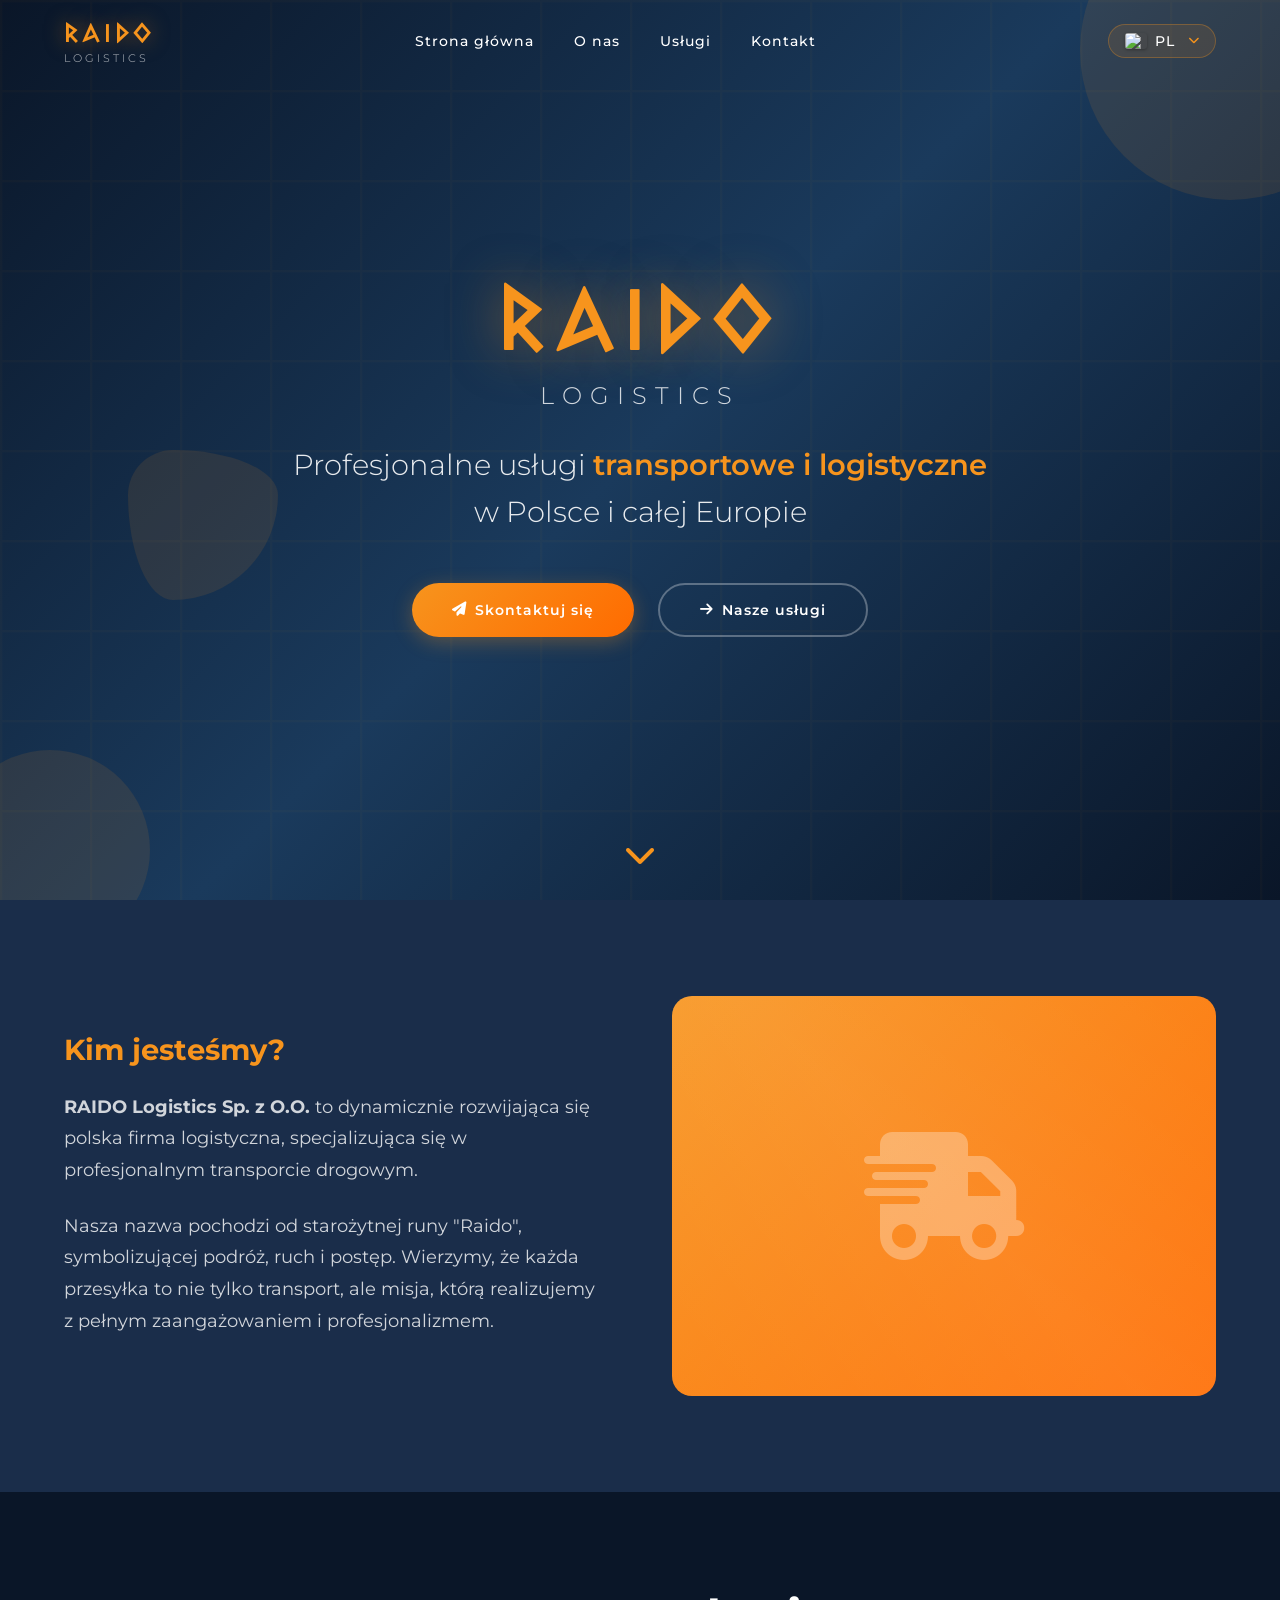
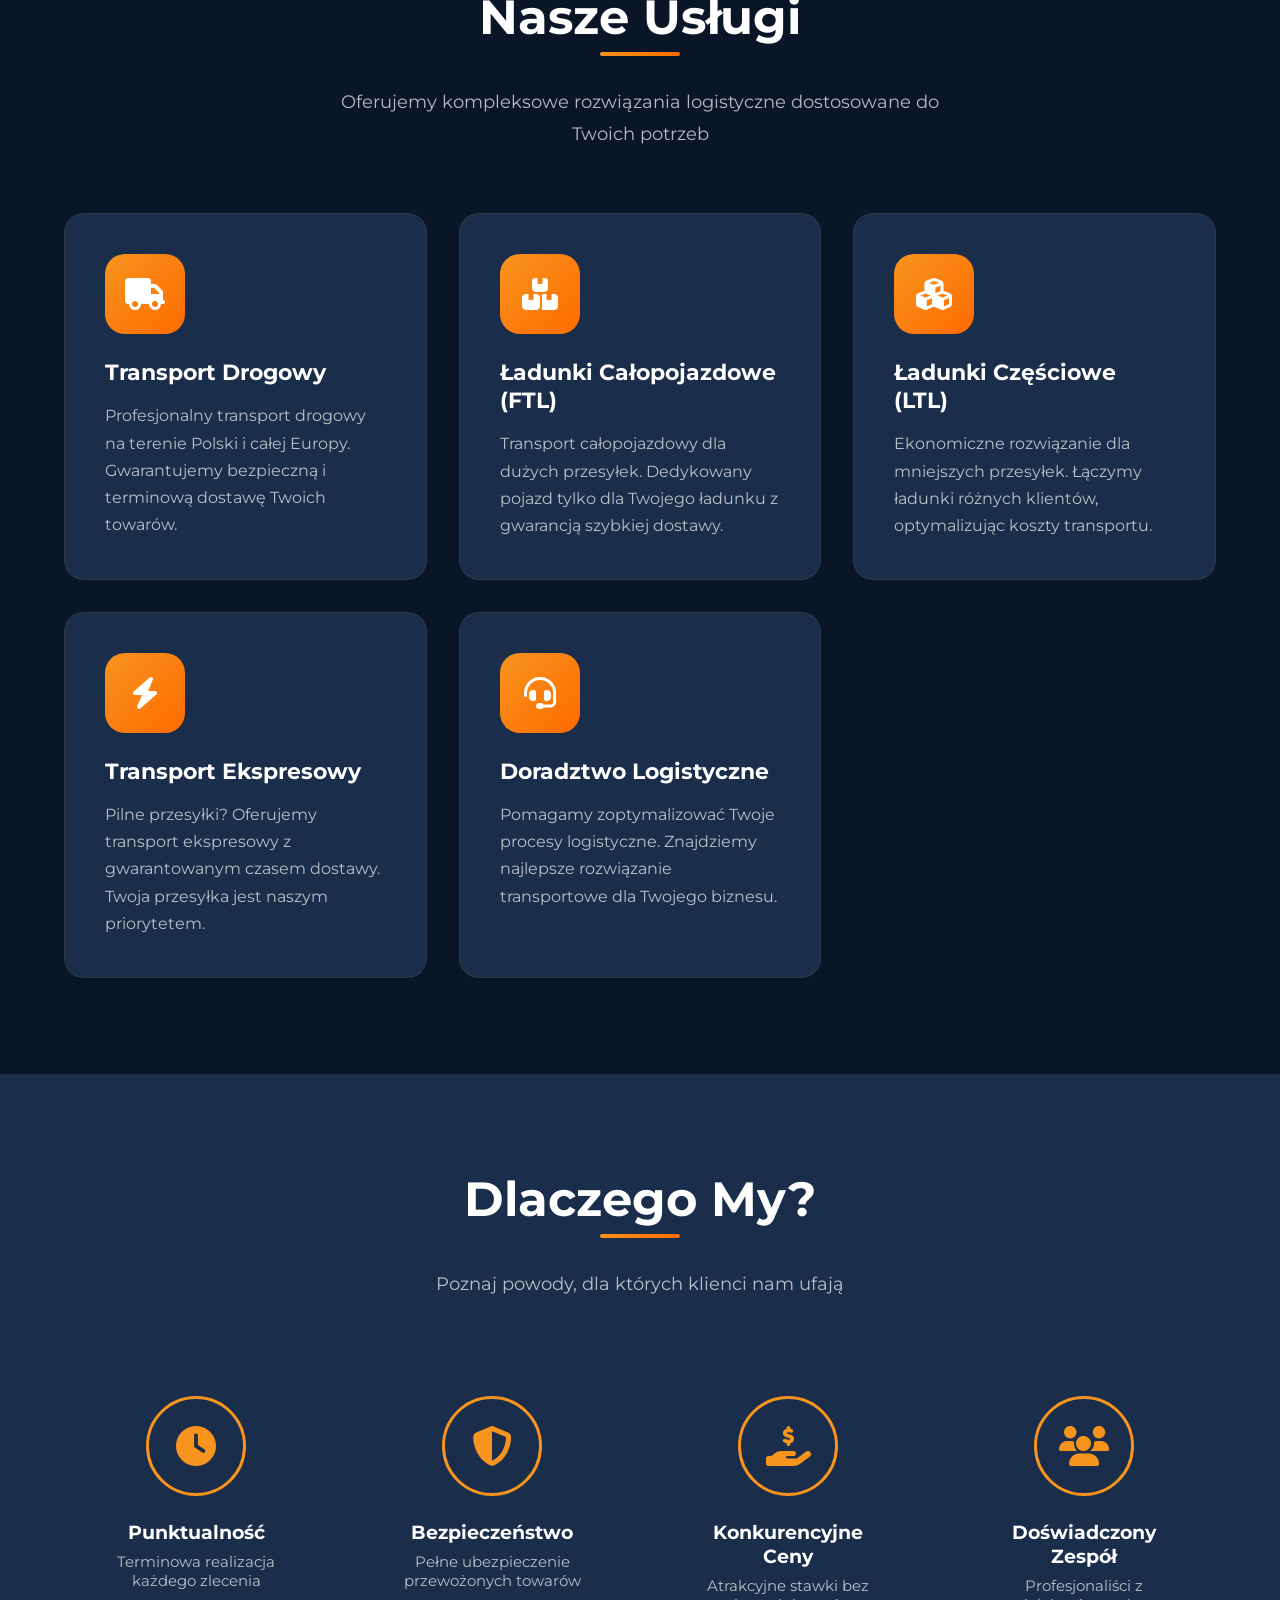
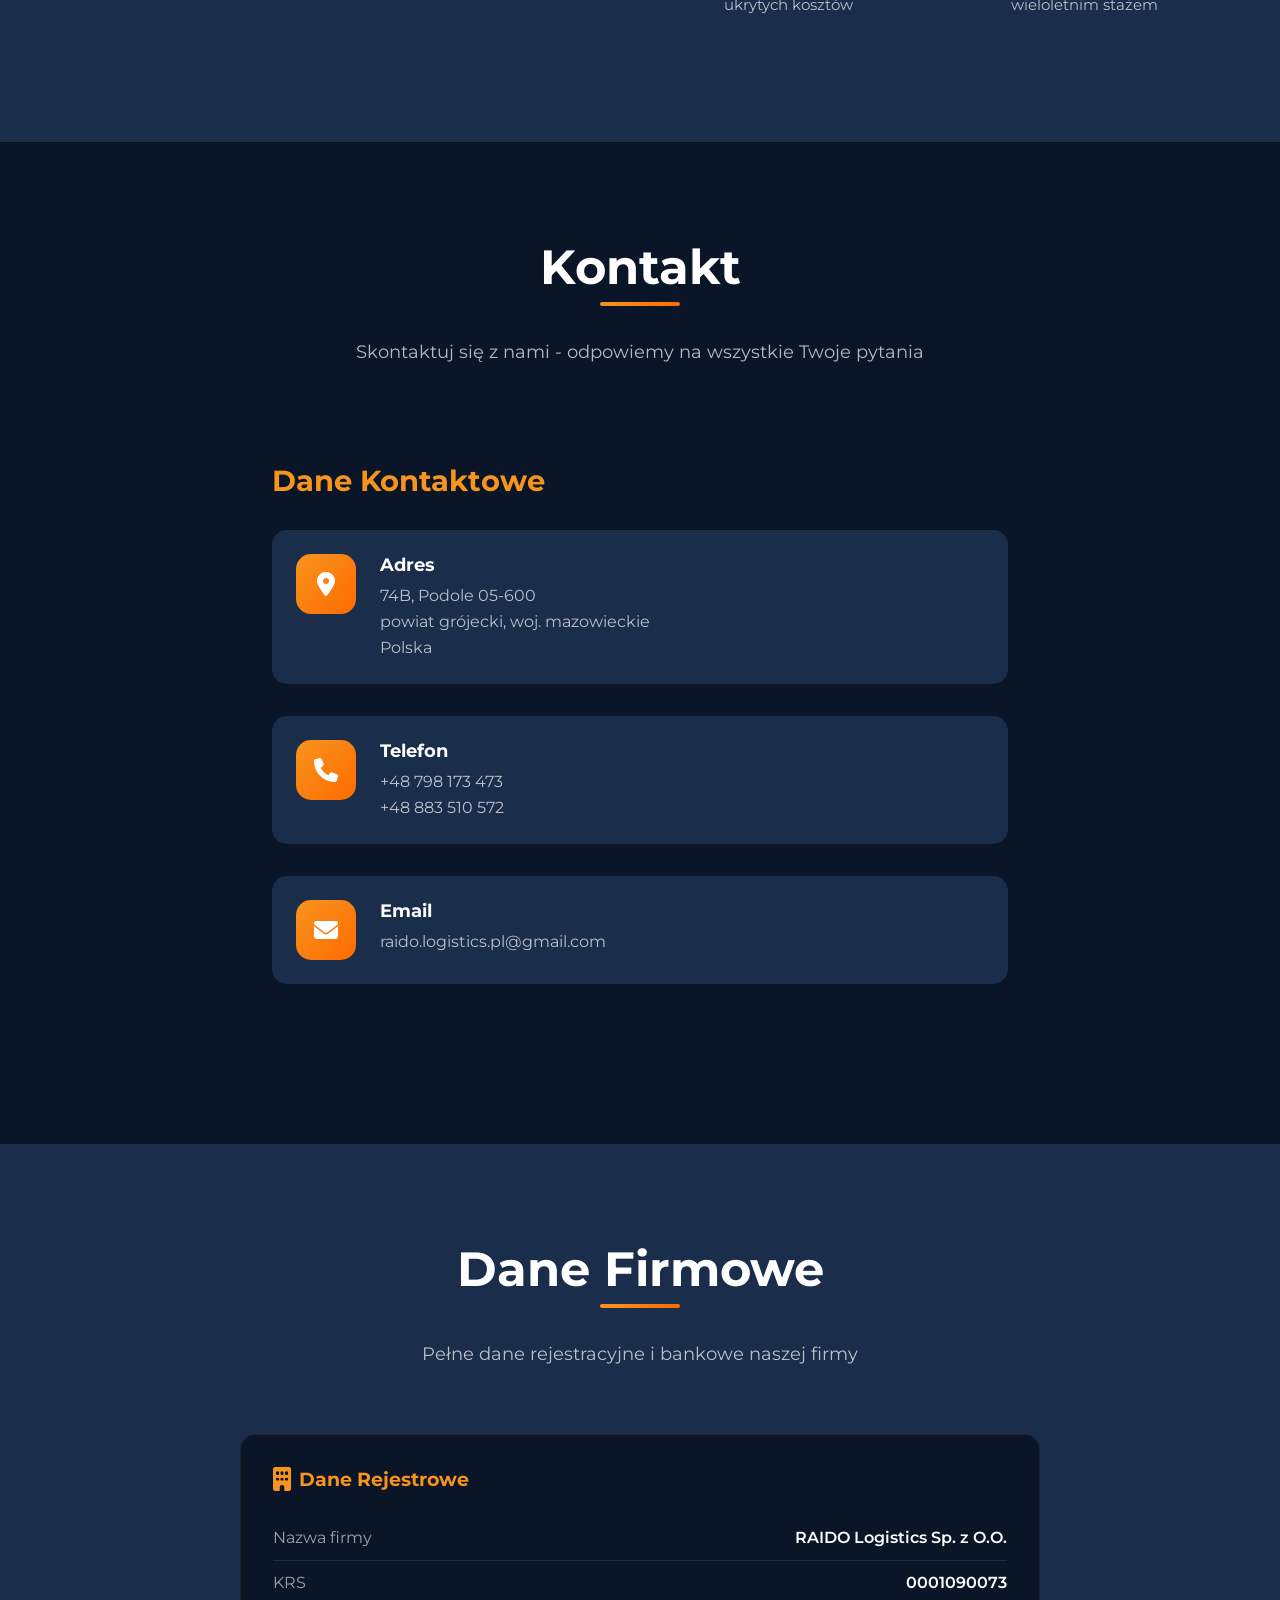
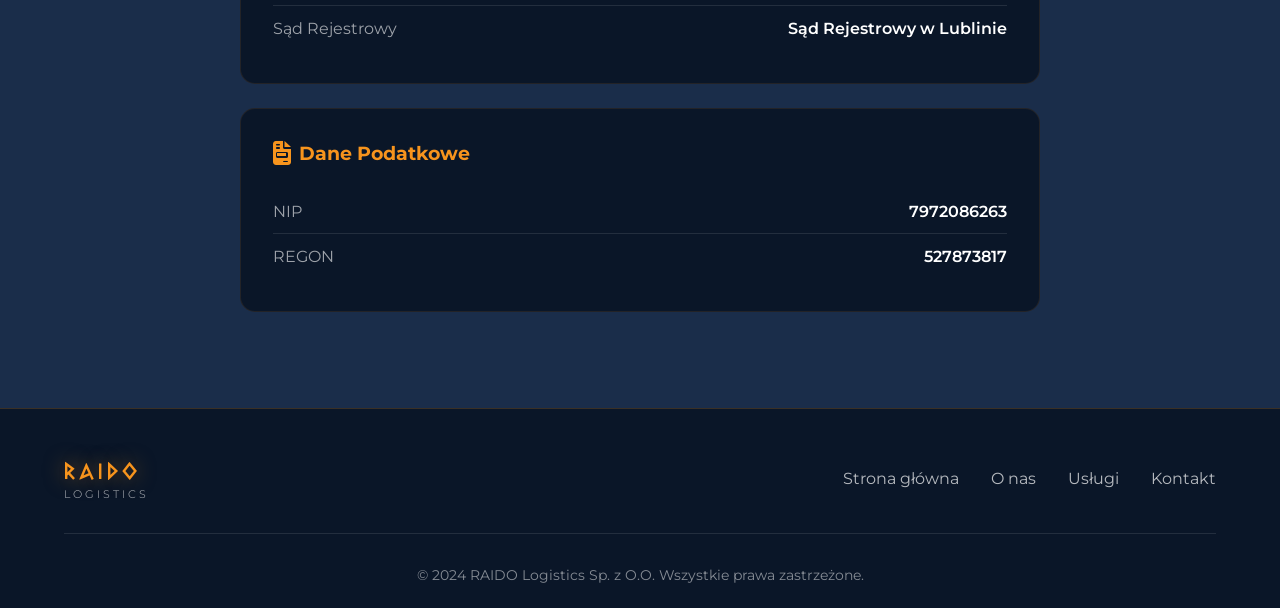
==== index.html @ 1fe5b90d "inikt" ====
<!DOCTYPE html>
<html lang="pl">
<head>
    <meta charset="UTF-8">
    <meta name="viewport" content="width=device-width, initial-scale=1.0">
    <title>RAIDO Logistics Sp.z O.O. | Profesjonalna Logistyka</title>
    <meta name="description" content="RAIDO Logistics - profesjonalne usługi logistyczne i transportowe w Polsce i Europie">
    
    <!-- Google Fonts -->
    <link rel="preconnect" href="https://fonts.googleapis.com">
    <link rel="preconnect" href="https://fonts.gstatic.com" crossorigin>
    <link href="https://fonts.googleapis.com/css2?family=Montserrat:wght@300;400;500;600;700;800&family=Orbitron:wght@700;800;900&display=swap" rel="stylesheet">
    
    <!-- Font Awesome -->
    <link rel="stylesheet" href="https://cdnjs.cloudflare.com/ajax/libs/font-awesome/6.4.0/css/all.min.css">
    
    <style>
        /* Elektrakution Font */
        @font-face {
            font-family: 'Elektrakution';
            src: url('fonts/Elektrakution-Regular.ttf') format('truetype');
            font-weight: normal;
            font-style: normal;
            font-display: swap;
        }

        :root {
            --primary: #0a1628;
            --primary-light: #1a2d4a;
            --accent: #f7941d;
            --accent-hover: #ff6b00;
            --text-light: #ffffff;
            --text-dark: #333333;
            --gradient-1: linear-gradient(135deg, #0a1628 0%, #1a3a5c 50%, #0a1628 100%);
            --gradient-accent: linear-gradient(135deg, #f7941d 0%, #ff6b00 100%);
            --shadow: 0 10px 40px rgba(0,0,0,0.3);
            --shadow-light: 0 5px 20px rgba(247,148,29,0.3);
        }

        * {
            margin: 0;
            padding: 0;
            box-sizing: border-box;
        }

        html {
            scroll-behavior: smooth;
        }

        body {
            font-family: 'Montserrat', sans-serif;
            background: var(--primary);
            color: var(--text-light);
            overflow-x: hidden;
            transition: opacity 0.15s ease;
        }

        /* Preloader */
        .preloader {
            position: fixed;
            top: 0;
            left: 0;
            width: 100%;
            height: 100%;
            background: var(--primary);
            display: flex;
            justify-content: center;
            align-items: center;
            z-index: 10000;
            transition: opacity 0.5s, visibility 0.5s;
        }

        .preloader.hidden {
            opacity: 0;
            visibility: hidden;
        }

        .preloader-logo {
            font-family: 'Elektrakution', 'Orbitron', monospace;
            font-size: 3rem;
            font-weight: normal;
            color: var(--accent);
            animation: pulse 1.5s infinite;
        }

        @keyframes pulse {
            0%, 100% { opacity: 1; transform: scale(1); }
            50% { opacity: 0.5; transform: scale(0.95); }
        }

        /* Navigation */
        .navbar {
            position: fixed;
            top: 0;
            left: 0;
            width: 100%;
            padding: 1rem 5%;
            display: flex;
            justify-content: space-between;
            align-items: center;
            z-index: 1000;
            transition: all 0.3s ease;
            background: transparent;
        }

        .navbar.scrolled {
            background: rgba(10, 22, 40, 0.95);
            backdrop-filter: blur(10px);
            padding: 0.8rem 5%;
            box-shadow: 0 2px 20px rgba(0,0,0,0.3);
        }

        .logo {
            display: flex;
            flex-direction: column;
            align-items: flex-start;
            text-decoration: none !important;
            color: inherit;
        }

        .logo-main {
            font-family: 'Elektrakution', 'Orbitron', monospace;
            font-size: 1.8rem;
            font-weight: normal;
            color: var(--accent);
            letter-spacing: 4px;
            text-decoration: none !important;
            text-shadow: 0 0 20px rgba(247,148,29,0.5);
        }

        .logo-sub {
            font-size: 0.7rem;
            font-weight: 300;
            letter-spacing: 3px;
            color: rgba(255,255,255,0.7);
            margin-top: 2px;
        }

        .nav-links {
            display: flex;
            gap: 2.5rem;
            list-style: none;
        }

        .nav-links a {
            color: var(--text-light);
            text-decoration: none;
            font-weight: 500;
            font-size: 0.9rem;
            letter-spacing: 1px;
            transition: color 0.3s;
            position: relative;
        }

        .nav-links a::after {
            content: '';
            position: absolute;
            bottom: -5px;
            left: 0;
            width: 0;
            height: 2px;
            background: var(--accent);
            transition: width 0.3s;
        }

        .nav-links a:hover::after {
            width: 100%;
        }

        .nav-links a:hover {
            color: var(--accent);
        }

        .hamburger {
            display: none;
            flex-direction: column;
            gap: 5px;
            cursor: pointer;
            z-index: 1001;
        }

        .hamburger span {
            width: 30px;
            height: 3px;
            background: var(--accent);
            transition: all 0.3s;
        }

        /* Language Switcher */
        .language-switcher {
            position: relative;
            margin-left: 2rem;
        }

        .lang-current {
            display: flex;
            align-items: center;
            gap: 0.5rem;
            padding: 0.5rem 1rem;
            background: rgba(247, 148, 29, 0.1);
            border: 1px solid rgba(247, 148, 29, 0.3);
            border-radius: 25px;
            cursor: pointer;
            transition: all 0.3s ease;
            font-size: 0.85rem;
            font-weight: 500;
            color: var(--text-light);
        }

        .lang-current:hover {
            background: rgba(247, 148, 29, 0.2);
            border-color: var(--accent);
        }

        .lang-current .flag {
            width: 22px;
            height: 16px;
            border-radius: 3px;
            object-fit: cover;
            box-shadow: 0 1px 3px rgba(0,0,0,0.3);
        }

        .lang-current .lang-name {
            text-transform: uppercase;
            letter-spacing: 1px;
        }

        .lang-current .arrow {
            font-size: 0.7rem;
            transition: transform 0.3s ease;
            margin-left: 0.3rem;
            color: var(--accent);
        }

        .language-switcher.active .lang-current .arrow {
            transform: rotate(180deg);
        }

        .lang-dropdown {
            position: absolute;
            top: calc(100% + 10px);
            right: 0;
            min-width: 160px;
            background: var(--primary);
            border: 1px solid rgba(247, 148, 29, 0.3);
            border-radius: 15px;
            padding: 0.5rem;
            opacity: 0;
            visibility: hidden;
            transform: translateY(-10px);
            transition: all 0.3s ease;
            box-shadow: 0 10px 40px rgba(0,0,0,0.4);
            z-index: 1000;
        }

        .language-switcher.active .lang-dropdown {
            opacity: 1;
            visibility: visible;
            transform: translateY(0);
        }

        .lang-dropdown::before {
            content: '';
            position: absolute;
            top: -6px;
            right: 20px;
            width: 12px;
            height: 12px;
            background: var(--primary);
            border-left: 1px solid rgba(247, 148, 29, 0.3);
            border-top: 1px solid rgba(247, 148, 29, 0.3);
            transform: rotate(45deg);
        }

        .lang-option {
            display: flex;
            align-items: center;
            gap: 0.75rem;
            padding: 0.75rem 1rem;
            border-radius: 10px;
            cursor: pointer;
            transition: all 0.2s ease;
            font-size: 0.9rem;
            color: rgba(255,255,255,0.8);
        }

        .lang-option:hover {
            background: rgba(247, 148, 29, 0.15);
            color: var(--text-light);
        }

        .lang-option.active {
            background: var(--gradient-accent);
            color: var(--text-light);
        }

        .lang-option .flag {
            width: 24px;
            height: 18px;
            border-radius: 3px;
            object-fit: cover;
            box-shadow: 0 1px 3px rgba(0,0,0,0.3);
        }

        .lang-option .lang-full-name {
            flex: 1;
        }

        .lang-option .check {
            opacity: 0;
            color: var(--text-light);
            font-size: 0.8rem;
        }

        .lang-option.active .check {
            opacity: 1;
        }

        @media (max-width: 768px) {
            .navbar {
                display: flex;
                flex-wrap: nowrap;
            }

            .language-switcher {
                margin-left: auto;
                margin-right: 1rem;
                order: 1;
            }

            .hamburger {
                order: 2;
            }

            .lang-dropdown {
                right: -10px;
            }

            .lang-current .lang-name {
                display: none;
            }

            .lang-current {
                padding: 0.5rem 0.75rem;
            }
        }

        @media (max-width: 480px) {
            .lang-dropdown {
                min-width: 140px;
            }
        }

        /* Hero Section */
        .hero {
            min-height: 100vh;
            display: flex;
            align-items: center;
            justify-content: center;
            position: relative;
            overflow: hidden;
            background: var(--gradient-1);
        }

        .hero-bg {
            position: absolute;
            top: 0;
            left: 0;
            width: 100%;
            height: 100%;
            overflow: hidden;
        }

        .hero-bg::before {
            content: '';
            position: absolute;
            top: 0;
            left: 0;
            width: 100%;
            height: 100%;
            background: url('data:image/svg+xml,<svg xmlns="http://www.w3.org/2000/svg" viewBox="0 0 100 100"><defs><pattern id="grid" width="10" height="10" patternUnits="userSpaceOnUse"><path d="M 10 0 L 0 0 0 10" fill="none" stroke="rgba(247,148,29,0.05)" stroke-width="0.5"/></pattern></defs><rect width="100" height="100" fill="url(%23grid)"/></svg>');
            opacity: 0.5;
        }

        .floating-shapes {
            position: absolute;
            width: 100%;
            height: 100%;
        }

        .shape {
            position: absolute;
            opacity: 0.1;
            animation: float 20s infinite ease-in-out;
        }

        .shape-1 {
            width: 300px;
            height: 300px;
            background: var(--accent);
            border-radius: 50%;
            top: -100px;
            right: -100px;
            animation-delay: 0s;
        }

        .shape-2 {
            width: 200px;
            height: 200px;
            background: var(--accent);
            border-radius: 50%;
            bottom: -50px;
            left: -50px;
            animation-delay: -5s;
        }

        .shape-3 {
            width: 150px;
            height: 150px;
            background: var(--accent);
            border-radius: 30% 70% 70% 30% / 30% 30% 70% 70%;
            top: 50%;
            left: 10%;
            animation-delay: -10s;
        }

        @keyframes float {
            0%, 100% { transform: translateY(0) rotate(0deg); }
            25% { transform: translateY(-20px) rotate(5deg); }
            50% { transform: translateY(0) rotate(0deg); }
            75% { transform: translateY(20px) rotate(-5deg); }
        }

        .hero-content {
            text-align: center;
            z-index: 10;
            padding: 0 2rem;
        }

        .hero-logo {
            margin-bottom: 2rem;
        }

        .hero-logo-text {
            font-family: 'Elektrakution', 'Orbitron', monospace;
            font-size: clamp(3rem, 10vw, 6rem);
            font-weight: normal;
            color: var(--accent);
            letter-spacing: 10px;
            text-shadow: 0 0 50px rgba(247,148,29,0.5);
            animation: glow 2s ease-in-out infinite alternate;
        }

        @keyframes glow {
            from { text-shadow: 0 0 30px rgba(247,148,29,0.3); }
            to { text-shadow: 0 0 60px rgba(247,148,29,0.6), 0 0 100px rgba(247,148,29,0.3); }
        }

        .hero-logo-sub {
            font-size: clamp(1rem, 3vw, 1.5rem);
            font-weight: 300;
            letter-spacing: 8px;
            color: rgba(255,255,255,0.8);
            margin-top: 0.5rem;
        }

        .hero-tagline {
            font-size: clamp(1.2rem, 3vw, 1.8rem);
            font-weight: 300;
            color: rgba(255,255,255,0.9);
            margin: 2rem 0;
            line-height: 1.6;
        }

        .hero-tagline span {
            color: var(--accent);
            font-weight: 600;
        }

        .hero-buttons {
            display: flex;
            gap: 1.5rem;
            justify-content: center;
            flex-wrap: wrap;
            margin-top: 3rem;
        }

        .btn {
            padding: 1rem 2.5rem;
            font-size: 0.9rem;
            font-weight: 600;
            text-decoration: none;
            border-radius: 50px;
            transition: all 0.3s ease;
            letter-spacing: 1px;
            display: inline-flex;
            align-items: center;
            gap: 0.5rem;
            cursor: pointer;
            border: none;
        }

        .btn-primary {
            background: var(--gradient-accent);
            color: var(--text-light);
            box-shadow: var(--shadow-light);
        }

        .btn-primary:hover {
            transform: translateY(-3px);
            box-shadow: 0 15px 40px rgba(247,148,29,0.4);
        }

        .btn-secondary {
            background: transparent;
            color: var(--text-light);
            border: 2px solid rgba(255,255,255,0.3);
        }

        .btn-secondary:hover {
            border-color: var(--accent);
            color: var(--accent);
            transform: translateY(-3px);
        }

        .scroll-indicator {
            position: absolute;
            bottom: 30px;
            left: 50%;
            transform: translateX(-50%);
            animation: bounce 2s infinite;
        }

        .scroll-indicator i {
            font-size: 2rem;
            color: var(--accent);
        }

        @keyframes bounce {
            0%, 20%, 50%, 80%, 100% { transform: translateX(-50%) translateY(0); }
            40% { transform: translateX(-50%) translateY(-20px); }
            60% { transform: translateX(-50%) translateY(-10px); }
        }

        /* Sections */
        section {
            padding: 6rem 5%;
        }

        .section-header {
            text-align: center;
            margin-bottom: 4rem;
        }

        .section-header h2 {
            font-size: clamp(2rem, 5vw, 3rem);
            font-weight: 700;
            margin-bottom: 1rem;
            position: relative;
            display: inline-block;
        }

        .section-header h2::after {
            content: '';
            position: absolute;
            bottom: -10px;
            left: 50%;
            transform: translateX(-50%);
            width: 80px;
            height: 4px;
            background: var(--gradient-accent);
            border-radius: 2px;
        }

        .section-header p {
            font-size: 1.1rem;
            color: rgba(255,255,255,0.7);
            max-width: 600px;
            margin: 1.5rem auto 0;
            line-height: 1.8;
        }

        /* About Section */
        .about {
            background: var(--primary-light);
            position: relative;
        }

        .about-content {
            display: grid;
            grid-template-columns: 1fr 1fr;
            gap: 4rem;
            align-items: center;
            max-width: 1400px;
            margin: 0 auto;
        }

        .about-text h3 {
            font-size: 1.8rem;
            margin-bottom: 1.5rem;
            color: var(--accent);
        }

        .about-text p {
            font-size: 1.1rem;
            line-height: 1.8;
            color: rgba(255,255,255,0.8);
            margin-bottom: 1.5rem;
        }

        .about-features {
            display: grid;
            grid-template-columns: 1fr 1fr;
            gap: 1.5rem;
            margin-top: 2rem;
        }

        .feature-item {
            display: flex;
            align-items: center;
            gap: 1rem;
        }

        .feature-item i {
            font-size: 1.5rem;
            color: var(--accent);
        }

        .feature-item span {
            font-weight: 500;
        }

        .about-image {
            position: relative;
        }

        .about-image-main {
            width: 100%;
            height: 400px;
            background: var(--gradient-accent);
            border-radius: 20px;
            display: flex;
            align-items: center;
            justify-content: center;
            position: relative;
            overflow: hidden;
        }

        .about-image-main i {
            font-size: 8rem;
            color: rgba(255,255,255,0.3);
        }

        .about-image-main::before {
            content: '';
            position: absolute;
            top: -50%;
            left: -50%;
            width: 200%;
            height: 200%;
            background: linear-gradient(45deg, transparent, rgba(255,255,255,0.1), transparent);
            animation: shimmer 3s infinite;
        }

        @keyframes shimmer {
            0% { transform: translateX(-100%) rotate(45deg); }
            100% { transform: translateX(100%) rotate(45deg); }
        }

        .stats-box {
            position: absolute;
            bottom: -30px;
            right: -30px;
            background: var(--primary);
            padding: 2rem;
            border-radius: 15px;
            box-shadow: var(--shadow);
        }

        .stats-box .stat {
            text-align: center;
        }

        .stats-box .stat-number {
            font-size: 2.5rem;
            font-weight: 800;
            color: var(--accent);
        }

        .stats-box .stat-label {
            font-size: 0.9rem;
            color: rgba(255,255,255,0.7);
        }

        /* Services Section */
        .services {
            background: var(--primary);
        }

        .services-grid {
            display: grid;
            grid-template-columns: repeat(auto-fit, minmax(300px, 1fr));
            gap: 2rem;
            max-width: 1400px;
            margin: 0 auto;
        }

        .service-card {
            background: var(--primary-light);
            padding: 2.5rem;
            border-radius: 20px;
            transition: all 0.4s ease;
            position: relative;
            overflow: hidden;
            border: 1px solid rgba(247,148,29,0.1);
        }

        .service-card::before {
            content: '';
            position: absolute;
            top: 0;
            left: 0;
            width: 100%;
            height: 4px;
            background: var(--gradient-accent);
            transform: scaleX(0);
            transition: transform 0.4s ease;
        }

        .service-card:hover::before {
            transform: scaleX(1);
        }

        .service-card:hover {
            transform: translateY(-10px);
            box-shadow: var(--shadow);
            border-color: rgba(247,148,29,0.3);
        }

        .service-icon {
            width: 80px;
            height: 80px;
            background: var(--gradient-accent);
            border-radius: 20px;
            display: flex;
            align-items: center;
            justify-content: center;
            margin-bottom: 1.5rem;
        }

        .service-icon i {
            font-size: 2rem;
            color: var(--text-light);
        }

        .service-card h3 {
            font-size: 1.4rem;
            margin-bottom: 1rem;
            color: var(--text-light);
        }

        .service-card p {
            color: rgba(255,255,255,0.7);
            line-height: 1.7;
        }

        /* Why Us Section */
        .why-us {
            background: var(--primary-light);
        }

        .why-us-grid {
            display: grid;
            grid-template-columns: repeat(4, 1fr);
            gap: 2rem;
            max-width: 1400px;
            margin: 0 auto;
        }

        .why-card {
            text-align: center;
            padding: 2rem;
        }

        .why-card .icon-circle {
            width: 100px;
            height: 100px;
            border: 3px solid var(--accent);
            border-radius: 50%;
            display: flex;
            align-items: center;
            justify-content: center;
            margin: 0 auto 1.5rem;
            transition: all 0.3s ease;
        }

        .why-card:hover .icon-circle {
            background: var(--accent);
        }

        .why-card .icon-circle i {
            font-size: 2.5rem;
            color: var(--accent);
            transition: color 0.3s ease;
        }

        .why-card:hover .icon-circle i {
            color: var(--text-light);
        }

        .why-card h3 {
            font-size: 1.2rem;
            margin-bottom: 0.5rem;
        }

        .why-card p {
            color: rgba(255,255,255,0.7);
            font-size: 0.95rem;
        }

        /* Contact Section */
        .contact {
            background: var(--primary);
        }

        .contact-container {
            max-width: 800px;
            margin: 0 auto;
        }

        .contact-info {
            padding: 2rem;
        }

        .contact-info h3 {
            font-size: 1.8rem;
            margin-bottom: 2rem;
            color: var(--accent);
        }

        .contact-item {
            display: flex;
            align-items: flex-start;
            gap: 1.5rem;
            margin-bottom: 2rem;
            padding: 1.5rem;
            background: var(--primary-light);
            border-radius: 15px;
            transition: transform 0.3s ease;
        }

        .contact-item:hover {
            transform: translateX(10px);
        }

        .contact-item .icon {
            width: 60px;
            height: 60px;
            background: var(--gradient-accent);
            border-radius: 15px;
            display: flex;
            align-items: center;
            justify-content: center;
            flex-shrink: 0;
        }

        .contact-item .icon i {
            font-size: 1.5rem;
            color: var(--text-light);
        }

        .contact-item .content h4 {
            font-size: 1.1rem;
            margin-bottom: 0.5rem;
        }

        .contact-item .content p,
        .contact-item .content a {
            color: rgba(255,255,255,0.7);
            text-decoration: none;
            line-height: 1.6;
            display: block;
        }

        .contact-item .content a:hover {
            color: var(--accent);
        }

        .contact-form-wrapper {
            background: var(--primary-light);
            padding: 3rem;
            border-radius: 20px;
        }

        .contact-form h3 {
            font-size: 1.5rem;
            margin-bottom: 2rem;
        }

        .form-group {
            margin-bottom: 1.5rem;
        }

        .form-group label {
            display: block;
            margin-bottom: 0.5rem;
            font-weight: 500;
            color: rgba(255,255,255,0.8);
        }

        .form-group input,
        .form-group textarea {
            width: 100%;
            padding: 1rem 1.5rem;
            background: var(--primary);
            border: 2px solid transparent;
            border-radius: 10px;
            color: var(--text-light);
            font-family: inherit;
            font-size: 1rem;
            transition: border-color 0.3s;
        }

        .form-group input:focus,
        .form-group textarea:focus {
            outline: none;
            border-color: var(--accent);
        }

        .form-group textarea {
            min-height: 150px;
            resize: vertical;
        }

        /* Company Details Section */
        .company-details {
            background: var(--primary-light);
        }

        .details-grid {
            display: flex;
            flex-direction: column;
            align-items: center;
            gap: 1.5rem;
            max-width: 800px;
            margin: 0 auto;
        }

        .details-grid .detail-card {
            width: 100%;
        }

        .detail-card {
            background: var(--primary);
            padding: 2rem;
            border-radius: 15px;
            border: 1px solid rgba(247,148,29,0.1);
        }

        .detail-card h3 {
            font-size: 1.2rem;
            color: var(--accent);
            margin-bottom: 1.5rem;
            display: flex;
            align-items: center;
            gap: 0.5rem;
        }

        .detail-card h3 i {
            font-size: 1.5rem;
        }

        .detail-item {
            display: flex;
            justify-content: space-between;
            padding: 0.8rem 0;
            border-bottom: 1px solid rgba(255,255,255,0.1);
        }

        .detail-item:last-child {
            border-bottom: none;
        }

        .detail-item .label {
            color: rgba(255,255,255,0.6);
        }

        .detail-item .value {
            font-weight: 600;
            color: var(--text-light);
            text-align: right;
            word-break: break-all;
        }

        /* Footer */
        footer {
            background: var(--primary);
            padding: 3rem 5% 1.5rem;
            border-top: 1px solid rgba(247,148,29,0.2);
        }

        .footer-content {
            display: flex;
            justify-content: space-between;
            align-items: center;
            flex-wrap: wrap;
            gap: 2rem;
            max-width: 1400px;
            margin: 0 auto;
        }

        .footer-logo .logo-main {
            font-size: 1.5rem;
        }

        .footer-links {
            display: flex;
            gap: 2rem;
        }

        .footer-links a {
            color: rgba(255,255,255,0.7);
            text-decoration: none;
            transition: color 0.3s;
        }

        .footer-links a:hover {
            color: var(--accent);
        }

        .footer-social {
            display: flex;
            gap: 1rem;
        }

        .footer-social a {
            width: 45px;
            height: 45px;
            background: var(--primary-light);
            border-radius: 50%;
            display: flex;
            align-items: center;
            justify-content: center;
            color: var(--text-light);
            text-decoration: none;
            transition: all 0.3s ease;
        }

        .footer-social a:hover {
            background: var(--accent);
            transform: translateY(-3px);
        }

        .footer-bottom {
            text-align: center;
            margin-top: 2rem;
            padding-top: 2rem;
            border-top: 1px solid rgba(255,255,255,0.1);
            color: rgba(255,255,255,0.5);
            font-size: 0.9rem;
        }

        /* Mobile Responsive */
        @media (max-width: 1024px) {
            .why-us-grid {
                grid-template-columns: repeat(2, 1fr);
            }

            .details-grid {
                grid-template-columns: 1fr;
            }
        }

        @media (max-width: 768px) {
            .hamburger {
                display: flex;
            }

            .nav-links {
                position: fixed;
                top: 0;
                right: -100%;
                width: 80%;
                max-width: 400px;
                height: 100vh;
                background: var(--primary);
                flex-direction: column;
                justify-content: center;
                align-items: center;
                transition: right 0.3s ease;
                box-shadow: -10px 0 30px rgba(0,0,0,0.3);
            }

            .nav-links.active {
                right: 0;
            }

            .nav-links a {
                font-size: 1.2rem;
            }

            .about-content {
                grid-template-columns: 1fr;
            }

            .about-image {
                order: -1;
            }

            .stats-box {
                right: 20px;
                bottom: -20px;
            }


            .why-us-grid {
                grid-template-columns: 1fr;
            }

            .about-features {
                grid-template-columns: 1fr;
            }

            .footer-content {
                flex-direction: column;
                text-align: center;
            }

            .footer-links {
                flex-direction: column;
                gap: 1rem;
            }
        }

        @media (max-width: 480px) {
            section {
                padding: 4rem 5%;
            }

            .hero-buttons {
                flex-direction: column;
            }

            .btn {
                width: 100%;
                justify-content: center;
            }

            .service-card {
                padding: 1.5rem;
            }
        }

        /* Animations on scroll */
        .fade-in {
            opacity: 0;
            transform: translateY(30px);
            transition: opacity 0.6s ease, transform 0.6s ease;
        }

        .fade-in.visible {
            opacity: 1;
            transform: translateY(0);
        }
    </style>
</head>
<body>
    <!-- Preloader -->
    <div class="preloader">
        <div class="preloader-logo">RAIDO</div>
    </div>

    <!-- Navigation -->
    <nav class="navbar">
        <a href="#" class="logo">
            <span class="logo-main">RAIDO</span>
            <span class="logo-sub">LOGISTICS</span>
        </a>
        <ul class="nav-links">
            <li><a href="#home" data-i18n="nav.home">Strona główna</a></li>
            <li><a href="#about" data-i18n="nav.about">O nas</a></li>
            <li><a href="#services" data-i18n="nav.services">Usługi</a></li>
            <li><a href="#contact" data-i18n="nav.contact">Kontakt</a></li>
        </ul>
        <div class="language-switcher" id="langSwitcher">
            <div class="lang-current" onclick="toggleLangDropdown()">
                <img src="https://flagcdn.com/w40/pl.png" alt="PL" class="flag" id="currentFlag">
                <span class="lang-name" id="currentLang">PL</span>
                <i class="fas fa-chevron-down arrow"></i>
            </div>
            <div class="lang-dropdown">
                <div class="lang-option active" data-lang="pl" onclick="setLanguage('pl')">
                    <img src="https://flagcdn.com/w40/pl.png" alt="Polski" class="flag">
                    <span class="lang-full-name">Polski</span>
                    <i class="fas fa-check check"></i>
                </div>
                <div class="lang-option" data-lang="en" onclick="setLanguage('en')">
                    <img src="https://flagcdn.com/w40/gb.png" alt="English" class="flag">
                    <span class="lang-full-name">English</span>
                    <i class="fas fa-check check"></i>
                </div>
                <div class="lang-option" data-lang="de" onclick="setLanguage('de')">
                    <img src="https://flagcdn.com/w40/de.png" alt="Deutsch" class="flag">
                    <span class="lang-full-name">Deutsch</span>
                    <i class="fas fa-check check"></i>
                </div>
            </div>
        </div>
        <div class="hamburger">
            <span></span>
            <span></span>
            <span></span>
        </div>
    </nav>

    <!-- Hero Section -->
    <section class="hero" id="home">
        <div class="hero-bg">
            <div class="floating-shapes">
                <div class="shape shape-1"></div>
                <div class="shape shape-2"></div>
                <div class="shape shape-3"></div>
            </div>
        </div>
        <div class="hero-content">
            <div class="hero-logo">
                <div class="hero-logo-text">RAIDO</div>
                <div class="hero-logo-sub">LOGISTICS</div>
            </div>
            <p class="hero-tagline" data-i18n="hero.tagline">
                Profesjonalne usługi <span>transportowe i logistyczne</span><br>
                w Polsce i całej Europie
            </p>
            <div class="hero-buttons">
                <a href="#contact" class="btn btn-primary">
                    <i class="fas fa-paper-plane"></i>
                    <span data-i18n="hero.cta">Skontaktuj się</span>
                </a>
                <a href="#services" class="btn btn-secondary">
                    <i class="fas fa-arrow-right"></i>
                    <span data-i18n="hero.services">Nasze usługi</span>
                </a>
            </div>
        </div>
        <div class="scroll-indicator">
            <i class="fas fa-chevron-down"></i>
        </div>
    </section>

    <!-- About Section -->
    <section class="about" id="about">
        <div class="about-content">
            <div class="about-text fade-in">
                <h3 data-i18n="about.title">Kim jesteśmy?</h3>
                <p data-i18n="about.text1">
                    <strong>RAIDO Logistics Sp. z O.O.</strong> to dynamicznie rozwijająca się polska firma 
                    logistyczna, specjalizująca się w profesjonalnym transporcie drogowym.
                </p>
                <p data-i18n="about.text2">
                    Nasza nazwa pochodzi od starożytnej runy "Raido", symbolizującej podróż, ruch i postęp. 
                    Wierzymy, że każda przesyłka to nie tylko transport, ale misja, którą realizujemy 
                    z pełnym zaangażowaniem i profesjonalizmem.
                </p>
            </div>
            <div class="about-image fade-in">
                <div class="about-image-main">
                    <i class="fas fa-truck-fast"></i>
                </div>
            </div>
        </div>
    </section>

    <!-- Services Section -->
    <section class="services" id="services">
        <div class="section-header">
            <h2 data-i18n="services.title">Nasze Usługi</h2>
            <p data-i18n="services.subtitle">Oferujemy kompleksowe rozwiązania logistyczne dostosowane do Twoich potrzeb</p>
        </div>
        <div class="services-grid">
            <div class="service-card fade-in">
                <div class="service-icon">
                    <i class="fas fa-truck"></i>
                </div>
                <h3 data-i18n="services.road.title">Transport Drogowy</h3>
                <p data-i18n="services.road.desc">Profesjonalny transport drogowy na terenie Polski i całej Europy. Gwarantujemy bezpieczną 
                   i terminową dostawę Twoich towarów.</p>
            </div>
            <div class="service-card fade-in">
                <div class="service-icon">
                    <i class="fas fa-boxes-stacked"></i>
                </div>
                <h3 data-i18n="services.ftl.title">Ładunki Całopojazdowe (FTL)</h3>
                <p data-i18n="services.ftl.desc">Transport całopojazdowy dla dużych przesyłek. Dedykowany pojazd tylko dla Twojego 
                   ładunku z gwarancją szybkiej dostawy.</p>
            </div>
            <div class="service-card fade-in">
                <div class="service-icon">
                    <i class="fas fa-cubes"></i>
                </div>
                <h3 data-i18n="services.ltl.title">Ładunki Częściowe (LTL)</h3>
                <p data-i18n="services.ltl.desc">Ekonomiczne rozwiązanie dla mniejszych przesyłek. Łączymy ładunki różnych klientów, 
                   optymalizując koszty transportu.</p>
            </div>
            <div class="service-card fade-in">
                <div class="service-icon">
                    <i class="fas fa-bolt"></i>
                </div>
                <h3 data-i18n="services.express.title">Transport Ekspresowy</h3>
                <p data-i18n="services.express.desc">Pilne przesyłki? Oferujemy transport ekspresowy z gwarantowanym czasem dostawy. 
                   Twoja przesyłka jest naszym priorytetem.</p>
            </div>
            <div class="service-card fade-in">
                <div class="service-icon">
                    <i class="fas fa-headset"></i>
                </div>
                <h3 data-i18n="services.consulting.title">Doradztwo Logistyczne</h3>
                <p data-i18n="services.consulting.desc">Pomagamy zoptymalizować Twoje procesy logistyczne. Znajdziemy najlepsze rozwiązanie 
                   transportowe dla Twojego biznesu.</p>
            </div>
        </div>
    </section>

    <!-- Why Us Section -->
    <section class="why-us">
        <div class="section-header">
            <h2 data-i18n="why.title">Dlaczego My?</h2>
            <p data-i18n="why.subtitle">Poznaj powody, dla których klienci nam ufają</p>
        </div>
        <div class="why-us-grid">
            <div class="why-card fade-in">
                <div class="icon-circle">
                    <i class="fas fa-clock"></i>
                </div>
                <h3 data-i18n="why.punctuality.title">Punktualność</h3>
                <p data-i18n="why.punctuality.desc">Terminowa realizacja każdego zlecenia</p>
            </div>
            <div class="why-card fade-in">
                <div class="icon-circle">
                    <i class="fas fa-shield-halved"></i>
                </div>
                <h3 data-i18n="why.safety.title">Bezpieczeństwo</h3>
                <p data-i18n="why.safety.desc">Pełne ubezpieczenie przewożonych towarów</p>
            </div>
            <div class="why-card fade-in">
                <div class="icon-circle">
                    <i class="fas fa-hand-holding-dollar"></i>
                </div>
                <h3 data-i18n="why.prices.title">Konkurencyjne Ceny</h3>
                <p data-i18n="why.prices.desc">Atrakcyjne stawki bez ukrytych kosztów</p>
            </div>
            <div class="why-card fade-in">
                <div class="icon-circle">
                    <i class="fas fa-users"></i>
                </div>
                <h3 data-i18n="why.team.title">Doświadczony Zespół</h3>
                <p data-i18n="why.team.desc">Profesjonaliści z wieloletnim stażem</p>
            </div>
        </div>
    </section>

    <!-- Contact Section -->
    <section class="contact" id="contact">
        <div class="section-header">
            <h2 data-i18n="contact.title">Kontakt</h2>
            <p data-i18n="contact.subtitle">Skontaktuj się z nami - odpowiemy na wszystkie Twoje pytania</p>
        </div>
        <div class="contact-container">
            <div class="contact-info">
                <h3 data-i18n="contact.info">Dane Kontaktowe</h3>
                <div class="contact-item fade-in">
                    <div class="icon">
                        <i class="fas fa-location-dot"></i>
                    </div>
                    <div class="content">
                        <h4 data-i18n="contact.address">Adres</h4>
                        <p data-i18n="contact.addressValue">74B, Podole 05-600<br>powiat grójecki, woj. mazowieckie<br>Polska</p>
                    </div>
                </div>
                <div class="contact-item fade-in">
                    <div class="icon">
                        <i class="fas fa-phone"></i>
                    </div>
                    <div class="content">
                        <h4 data-i18n="contact.phone">Telefon</h4>
                        <a href="tel:+48798173473">+48 798 173 473</a>
                        <a href="tel:+48883510572">+48 883 510 572</a>
                    </div>
                </div>
                <div class="contact-item fade-in">
                    <div class="icon">
                        <i class="fas fa-envelope"></i>
                    </div>
                    <div class="content">
                        <h4>Email</h4>
                        <a href="mailto:raido.logistics.pl@gmail.com">raido.logistics.pl@gmail.com</a>
                    </div>
                </div>
            </div>
        </div>
    </section>

    <!-- Company Details Section -->
    <section class="company-details">
        <div class="section-header">
            <h2 data-i18n="company.title">Dane Firmowe</h2>
            <p data-i18n="company.subtitle">Pełne dane rejestracyjne i bankowe naszej firmy</p>
        </div>
        <div class="details-grid">
            <div class="detail-card fade-in">
                <h3><i class="fas fa-building"></i> <span data-i18n="company.registration">Dane Rejestrowe</span></h3>
                <div class="detail-item">
                    <span class="label" data-i18n="company.name">Nazwa firmy</span>
                    <span class="value">RAIDO Logistics Sp. z O.O.</span>
                </div>
                <div class="detail-item">
                    <span class="label">KRS</span>
                    <span class="value">0001090073</span>
                </div>
                <div class="detail-item">
                    <span class="label" data-i18n="company.court">Sąd Rejestrowy</span>
                    <span class="value" data-i18n="company.courtValue">Sąd Rejestrowy w Lublinie</span>
                </div>
            </div>
            <div class="detail-card fade-in">
                <h3><i class="fas fa-file-invoice"></i> <span data-i18n="company.tax">Dane Podatkowe</span></h3>
                <div class="detail-item">
                    <span class="label">NIP</span>
                    <span class="value">7972086263</span>
                </div>
                <div class="detail-item">
                    <span class="label">REGON</span>
                    <span class="value">527873817</span>
                </div>
            </div>
        </div>
    </section>

    <!-- Footer -->
    <footer>
        <div class="footer-content">
            <div class="footer-logo logo">
                <span class="logo-main">RAIDO</span>
                <span class="logo-sub">LOGISTICS</span>
            </div>
            <div class="footer-links">
                <a href="#home" data-i18n="nav.home">Strona główna</a>
                <a href="#about" data-i18n="nav.about">O nas</a>
                <a href="#services" data-i18n="nav.services">Usługi</a>
                <a href="#contact" data-i18n="nav.contact">Kontakt</a>
            </div>
        </div>
        <div class="footer-bottom">
            <p data-i18n="footer.copyright">&copy; 2024 RAIDO Logistics Sp. z O.O. Wszystkie prawa zastrzeżone.</p>
        </div>
    </footer>

    <script>
        // Preloader
        window.addEventListener('load', () => {
            setTimeout(() => {
                document.querySelector('.preloader').classList.add('hidden');
            }, 1500);
        });

        // Navbar scroll effect
        window.addEventListener('scroll', () => {
            const navbar = document.querySelector('.navbar');
            if (window.scrollY > 50) {
                navbar.classList.add('scrolled');
            } else {
                navbar.classList.remove('scrolled');
            }
        });

        // Mobile menu
        const hamburger = document.querySelector('.hamburger');
        const navLinks = document.querySelector('.nav-links');

        hamburger.addEventListener('click', () => {
            navLinks.classList.toggle('active');
            hamburger.classList.toggle('active');
        });

        // Close mobile menu on link click
        document.querySelectorAll('.nav-links a').forEach(link => {
            link.addEventListener('click', () => {
                navLinks.classList.remove('active');
                hamburger.classList.remove('active');
            });
        });

        // Scroll animations
        const observerOptions = {
            threshold: 0.1,
            rootMargin: '0px 0px -50px 0px'
        };

        const observer = new IntersectionObserver((entries) => {
            entries.forEach(entry => {
                if (entry.isIntersecting) {
                    entry.target.classList.add('visible');
                }
            });
        }, observerOptions);

        document.querySelectorAll('.fade-in').forEach(el => {
            observer.observe(el);
        });


        // Smooth scroll for anchor links
        document.querySelectorAll('a[href^="#"]').forEach(anchor => {
            anchor.addEventListener('click', function(e) {
                e.preventDefault();
                const target = document.querySelector(this.getAttribute('href'));
                if (target) {
                    target.scrollIntoView({
                        behavior: 'smooth',
                        block: 'start'
                    });
                }
            });
        });

        // ===== LANGUAGE SYSTEM =====
        const translations = {
            pl: {
                'nav.home': 'Strona główna',
                'nav.about': 'O nas',
                'nav.services': 'Usługi',
                'nav.contact': 'Kontakt',
                'hero.tagline': 'Profesjonalne usługi <span>transportowe i logistyczne</span><br>w Polsce i całej Europie',
                'hero.cta': 'Skontaktuj się',
                'hero.services': 'Nasze usługi',
                'about.title': 'Kim jesteśmy?',
                'about.text1': '<strong>RAIDO Logistics Sp. z O.O.</strong> to dynamicznie rozwijająca się polska firma logistyczna, specjalizująca się w profesjonalnym transporcie drogowym.',
                'about.text2': 'Nasza nazwa pochodzi od starożytnej runy "Raido", symbolizującej podróż, ruch i postęp. Wierzymy, że każda przesyłka to nie tylko transport, ale misja, którą realizujemy z pełnym zaangażowaniem i profesjonalizmem.',
                'services.title': 'Nasze Usługi',
                'services.subtitle': 'Oferujemy kompleksowe rozwiązania logistyczne dostosowane do Twoich potrzeb',
                'services.road.title': 'Transport Drogowy',
                'services.road.desc': 'Profesjonalny transport drogowy na terenie Polski i całej Europy. Gwarantujemy bezpieczną i terminową dostawę Twoich towarów.',
                'services.ftl.title': 'Ładunki Całopojazdowe (FTL)',
                'services.ftl.desc': 'Transport całopojazdowy dla dużych przesyłek. Dedykowany pojazd tylko dla Twojego ładunku z gwarancją szybkiej dostawy.',
                'services.ltl.title': 'Ładunki Częściowe (LTL)',
                'services.ltl.desc': 'Ekonomiczne rozwiązanie dla mniejszych przesyłek. Łączymy ładunki różnych klientów, optymalizując koszty transportu.',
                'services.express.title': 'Transport Ekspresowy',
                'services.express.desc': 'Pilne przesyłki? Oferujemy transport ekspresowy z gwarantowanym czasem dostawy. Twoja przesyłka jest naszym priorytetem.',
                'services.consulting.title': 'Doradztwo Logistyczne',
                'services.consulting.desc': 'Pomagamy zoptymalizować Twoje procesy logistyczne. Znajdziemy najlepsze rozwiązanie transportowe dla Twojego biznesu.',
                'why.title': 'Dlaczego My?',
                'why.subtitle': 'Poznaj powody, dla których klienci nam ufają',
                'why.punctuality.title': 'Punktualność',
                'why.punctuality.desc': 'Terminowa realizacja każdego zlecenia',
                'why.safety.title': 'Bezpieczeństwo',
                'why.safety.desc': 'Pełne ubezpieczenie przewożonych towarów',
                'why.prices.title': 'Konkurencyjne Ceny',
                'why.prices.desc': 'Atrakcyjne stawki bez ukrytych kosztów',
                'why.team.title': 'Doświadczony Zespół',
                'why.team.desc': 'Profesjonaliści z wieloletnim stażem',
                'contact.title': 'Kontakt',
                'contact.subtitle': 'Skontaktuj się z nami - odpowiemy na wszystkie Twoje pytania',
                'contact.info': 'Dane Kontaktowe',
                'contact.address': 'Adres',
                'contact.addressValue': '74B, Podole 05-600<br>powiat grójecki, woj. mazowieckie<br>Polska',
                'contact.phone': 'Telefon',
                'company.title': 'Dane Firmowe',
                'company.subtitle': 'Pełne dane rejestracyjne i bankowe naszej firmy',
                'company.registration': 'Dane Rejestrowe',
                'company.name': 'Nazwa firmy',
                'company.court': 'Sąd Rejestrowy',
                'company.courtValue': 'Sąd Rejestrowy w Lublinie',
                'company.tax': 'Dane Podatkowe',
                'footer.copyright': '© 2024 RAIDO Logistics Sp. z O.O. Wszystkie prawa zastrzeżone.'
            },
            en: {
                'nav.home': 'Home',
                'nav.about': 'About Us',
                'nav.services': 'Services',
                'nav.contact': 'Contact',
                'hero.tagline': 'Professional <span>transport and logistics</span> services<br>in Poland and throughout Europe',
                'hero.cta': 'Contact Us',
                'hero.services': 'Our Services',
                'about.title': 'Who Are We?',
                'about.text1': '<strong>RAIDO Logistics Sp. z O.O.</strong> is a dynamically growing Polish logistics company specializing in professional road transport.',
                'about.text2': 'Our name comes from the ancient rune "Raido", symbolizing journey, movement, and progress. We believe that every shipment is not just transport, but a mission that we carry out with full commitment and professionalism.',
                'services.title': 'Our Services',
                'services.subtitle': 'We offer comprehensive logistics solutions tailored to your needs',
                'services.road.title': 'Road Transport',
                'services.road.desc': 'Professional road transport throughout Poland and Europe. We guarantee safe and timely delivery of your goods.',
                'services.ftl.title': 'Full Truckload (FTL)',
                'services.ftl.desc': 'Full truckload transport for large shipments. A dedicated vehicle just for your cargo with guaranteed fast delivery.',
                'services.ltl.title': 'Less Than Truckload (LTL)',
                'services.ltl.desc': 'Economical solution for smaller shipments. We combine loads from different customers, optimizing transport costs.',
                'services.express.title': 'Express Transport',
                'services.express.desc': 'Urgent shipments? We offer express transport with guaranteed delivery time. Your shipment is our priority.',
                'services.consulting.title': 'Logistics Consulting',
                'services.consulting.desc': 'We help optimize your logistics processes. We will find the best transport solution for your business.',
                'why.title': 'Why Choose Us?',
                'why.subtitle': 'Discover why customers trust us',
                'why.punctuality.title': 'Punctuality',
                'why.punctuality.desc': 'Timely completion of every order',
                'why.safety.title': 'Safety',
                'why.safety.desc': 'Full insurance of transported goods',
                'why.prices.title': 'Competitive Prices',
                'why.prices.desc': 'Attractive rates with no hidden costs',
                'why.team.title': 'Experienced Team',
                'why.team.desc': 'Professionals with years of experience',
                'contact.title': 'Contact',
                'contact.subtitle': 'Contact us - we will answer all your questions',
                'contact.info': 'Contact Information',
                'contact.address': 'Address',
                'contact.addressValue': '74B, Podole 05-600<br>Grójec County, Mazowieckie Province<br>Poland',
                'contact.phone': 'Phone',
                'company.title': 'Company Details',
                'company.subtitle': 'Full registration and banking details of our company',
                'company.registration': 'Registration Data',
                'company.name': 'Company Name',
                'company.court': 'Registry Court',
                'company.courtValue': 'Registry Court in Lublin',
                'company.tax': 'Tax Data',
                'footer.copyright': '© 2024 RAIDO Logistics Sp. z O.O. All rights reserved.'
            },
            de: {
                'nav.home': 'Startseite',
                'nav.about': 'Über Uns',
                'nav.services': 'Dienstleistungen',
                'nav.contact': 'Kontakt',
                'hero.tagline': 'Professionelle <span>Transport- und Logistik</span>dienstleistungen<br>in Polen und ganz Europa',
                'hero.cta': 'Kontaktieren Sie uns',
                'hero.services': 'Unsere Leistungen',
                'about.title': 'Wer sind wir?',
                'about.text1': '<strong>RAIDO Logistics Sp. z O.O.</strong> ist ein dynamisch wachsendes polnisches Logistikunternehmen, das sich auf professionellen Straßentransport spezialisiert hat.',
                'about.text2': 'Unser Name stammt von der alten Rune "Raido", die Reise, Bewegung und Fortschritt symbolisiert. Wir glauben, dass jede Sendung nicht nur Transport ist, sondern eine Mission, die wir mit vollem Engagement und Professionalität erfüllen.',
                'services.title': 'Unsere Dienstleistungen',
                'services.subtitle': 'Wir bieten umfassende Logistiklösungen, die auf Ihre Bedürfnisse zugeschnitten sind',
                'services.road.title': 'Straßentransport',
                'services.road.desc': 'Professioneller Straßentransport in ganz Polen und Europa. Wir garantieren sichere und pünktliche Lieferung Ihrer Waren.',
                'services.ftl.title': 'Komplettladung (FTL)',
                'services.ftl.desc': 'Komplettladungstransport für große Sendungen. Ein dediziertes Fahrzeug nur für Ihre Fracht mit garantiert schneller Lieferung.',
                'services.ltl.title': 'Teilladung (LTL)',
                'services.ltl.desc': 'Wirtschaftliche Lösung für kleinere Sendungen. Wir kombinieren Ladungen verschiedener Kunden und optimieren die Transportkosten.',
                'services.express.title': 'Expresstransport',
                'services.express.desc': 'Dringende Sendungen? Wir bieten Expresstransport mit garantierter Lieferzeit. Ihre Sendung ist unsere Priorität.',
                'services.consulting.title': 'Logistikberatung',
                'services.consulting.desc': 'Wir helfen bei der Optimierung Ihrer Logistikprozesse. Wir finden die beste Transportlösung für Ihr Unternehmen.',
                'why.title': 'Warum Wir?',
                'why.subtitle': 'Erfahren Sie, warum Kunden uns vertrauen',
                'why.punctuality.title': 'Pünktlichkeit',
                'why.punctuality.desc': 'Termingerechte Ausführung jedes Auftrags',
                'why.safety.title': 'Sicherheit',
                'why.safety.desc': 'Vollversicherung der transportierten Waren',
                'why.prices.title': 'Wettbewerbsfähige Preise',
                'why.prices.desc': 'Attraktive Tarife ohne versteckte Kosten',
                'why.team.title': 'Erfahrenes Team',
                'why.team.desc': 'Fachleute mit langjähriger Erfahrung',
                'contact.title': 'Kontakt',
                'contact.subtitle': 'Kontaktieren Sie uns - wir beantworten alle Ihre Fragen',
                'contact.info': 'Kontaktdaten',
                'contact.address': 'Adresse',
                'contact.addressValue': '74B, Podole 05-600<br>Kreis Grójec, Woiwodschaft Masowien<br>Polen',
                'contact.phone': 'Telefon',
                'company.title': 'Firmendaten',
                'company.subtitle': 'Vollständige Registrierungs- und Bankdaten unseres Unternehmens',
                'company.registration': 'Registrierungsdaten',
                'company.name': 'Firmenname',
                'company.court': 'Registergericht',
                'company.courtValue': 'Registergericht in Lublin',
                'company.tax': 'Steuerdaten',
                'footer.copyright': '© 2024 RAIDO Logistics Sp. z O.O. Alle Rechte vorbehalten.'
            }
        };

        const langConfig = {
            pl: { flag: 'https://flagcdn.com/w40/pl.png', code: 'PL', name: 'Polski' },
            en: { flag: 'https://flagcdn.com/w40/gb.png', code: 'EN', name: 'English' },
            de: { flag: 'https://flagcdn.com/w40/de.png', code: 'DE', name: 'Deutsch' }
        };

        let currentLang = localStorage.getItem('raido-lang') || 'pl';

        function toggleLangDropdown() {
            document.getElementById('langSwitcher').classList.toggle('active');
        }

        // Close dropdown when clicking outside
        document.addEventListener('click', (e) => {
            const switcher = document.getElementById('langSwitcher');
            if (!switcher.contains(e.target)) {
                switcher.classList.remove('active');
            }
        });

        function setLanguage(lang) {
            currentLang = lang;
            localStorage.setItem('raido-lang', lang);
            
            // Update current language display
            document.getElementById('currentFlag').src = langConfig[lang].flag;
            document.getElementById('currentLang').textContent = langConfig[lang].code;
            
            // Update active state in dropdown
            document.querySelectorAll('.lang-option').forEach(opt => {
                opt.classList.remove('active');
                if (opt.dataset.lang === lang) {
                    opt.classList.add('active');
                }
            });
            
            // Update html lang attribute
            document.documentElement.lang = lang;
            
            // Update page title
            const titles = {
                pl: 'RAIDO Logistics Sp.z O.O. | Profesjonalna Logistyka',
                en: 'RAIDO Logistics Sp.z O.O. | Professional Logistics',
                de: 'RAIDO Logistics Sp.z O.O. | Professionelle Logistik'
            };
            document.title = titles[lang];
            
            // Translate all elements
            document.querySelectorAll('[data-i18n]').forEach(el => {
                const key = el.dataset.i18n;
                if (translations[lang][key]) {
                    el.innerHTML = translations[lang][key];
                }
            });
            
            // Close dropdown
            document.getElementById('langSwitcher').classList.remove('active');
            
            // Add animation effect
            document.body.style.opacity = '0.95';
            setTimeout(() => {
                document.body.style.opacity = '1';
            }, 150);
        }

        // Initialize language on page load
        document.addEventListener('DOMContentLoaded', () => {
            setLanguage(currentLang);
        });
    </script>
</body>
</html>
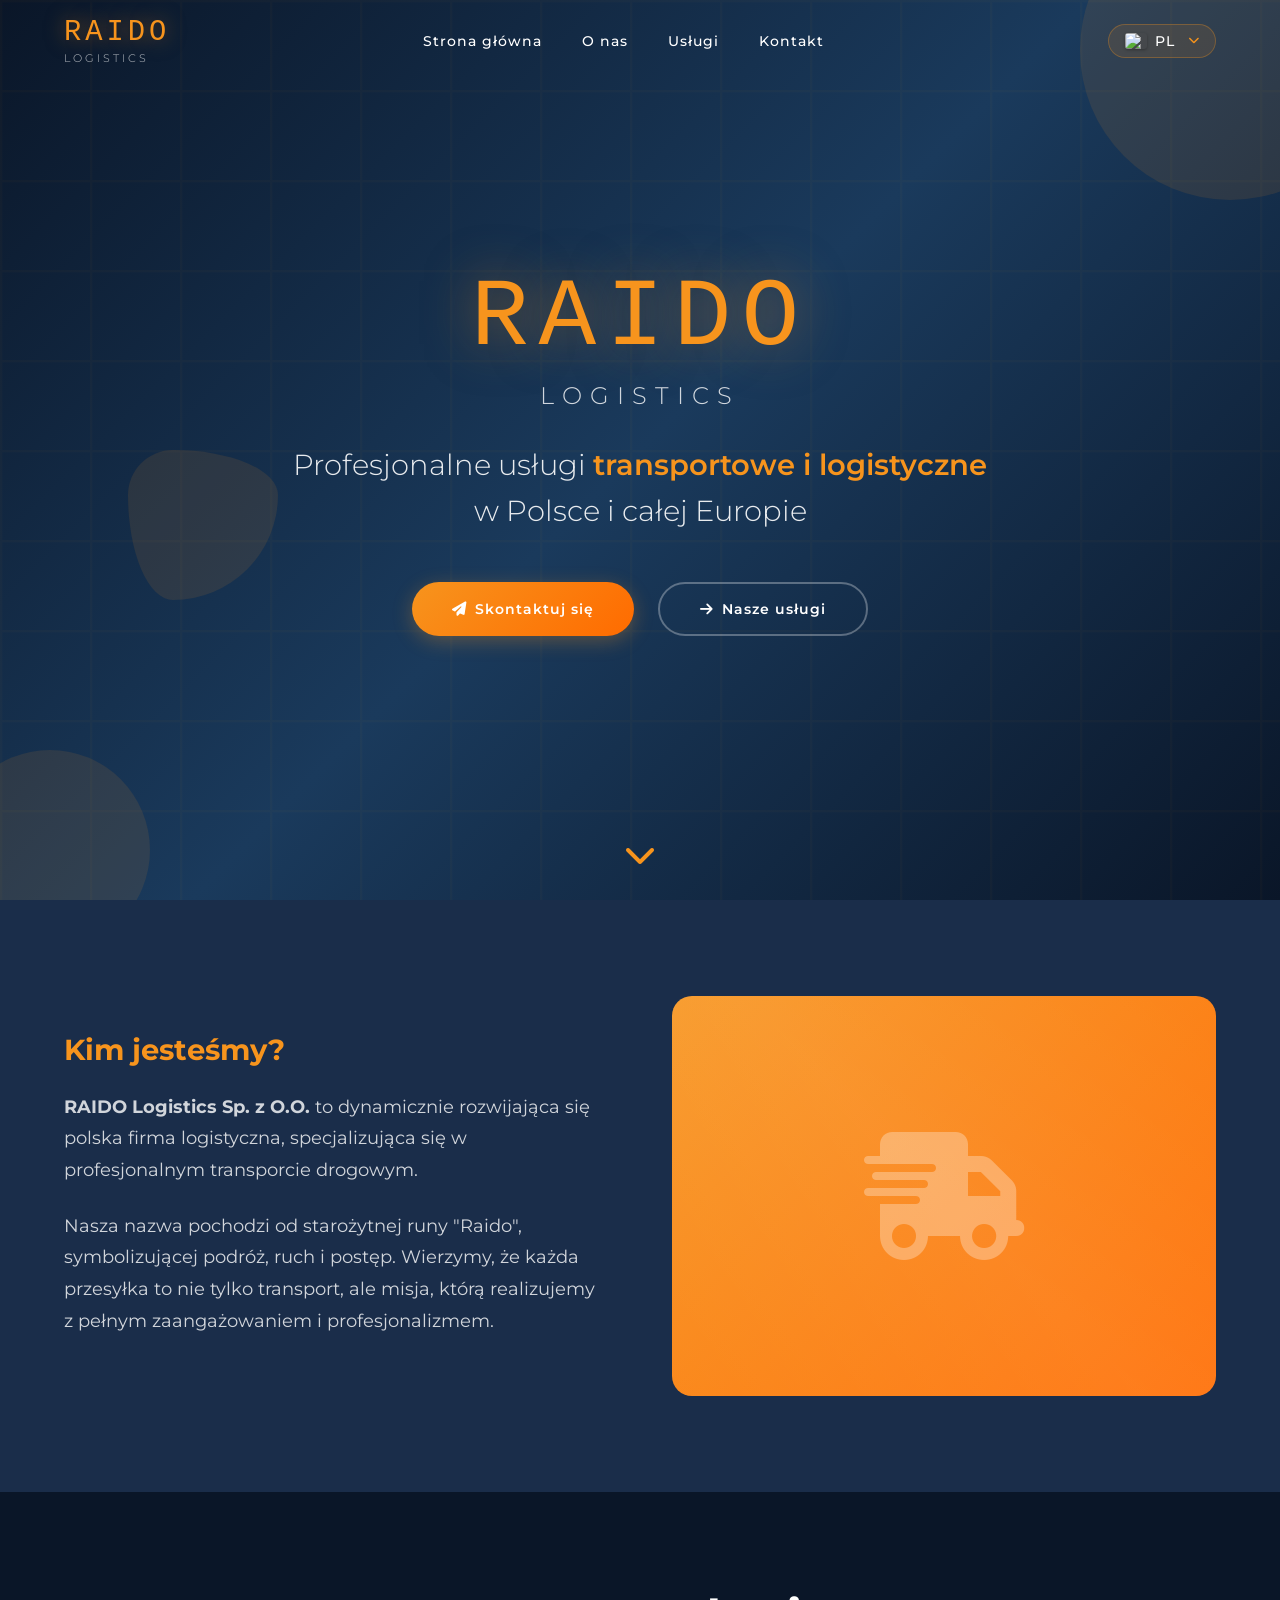
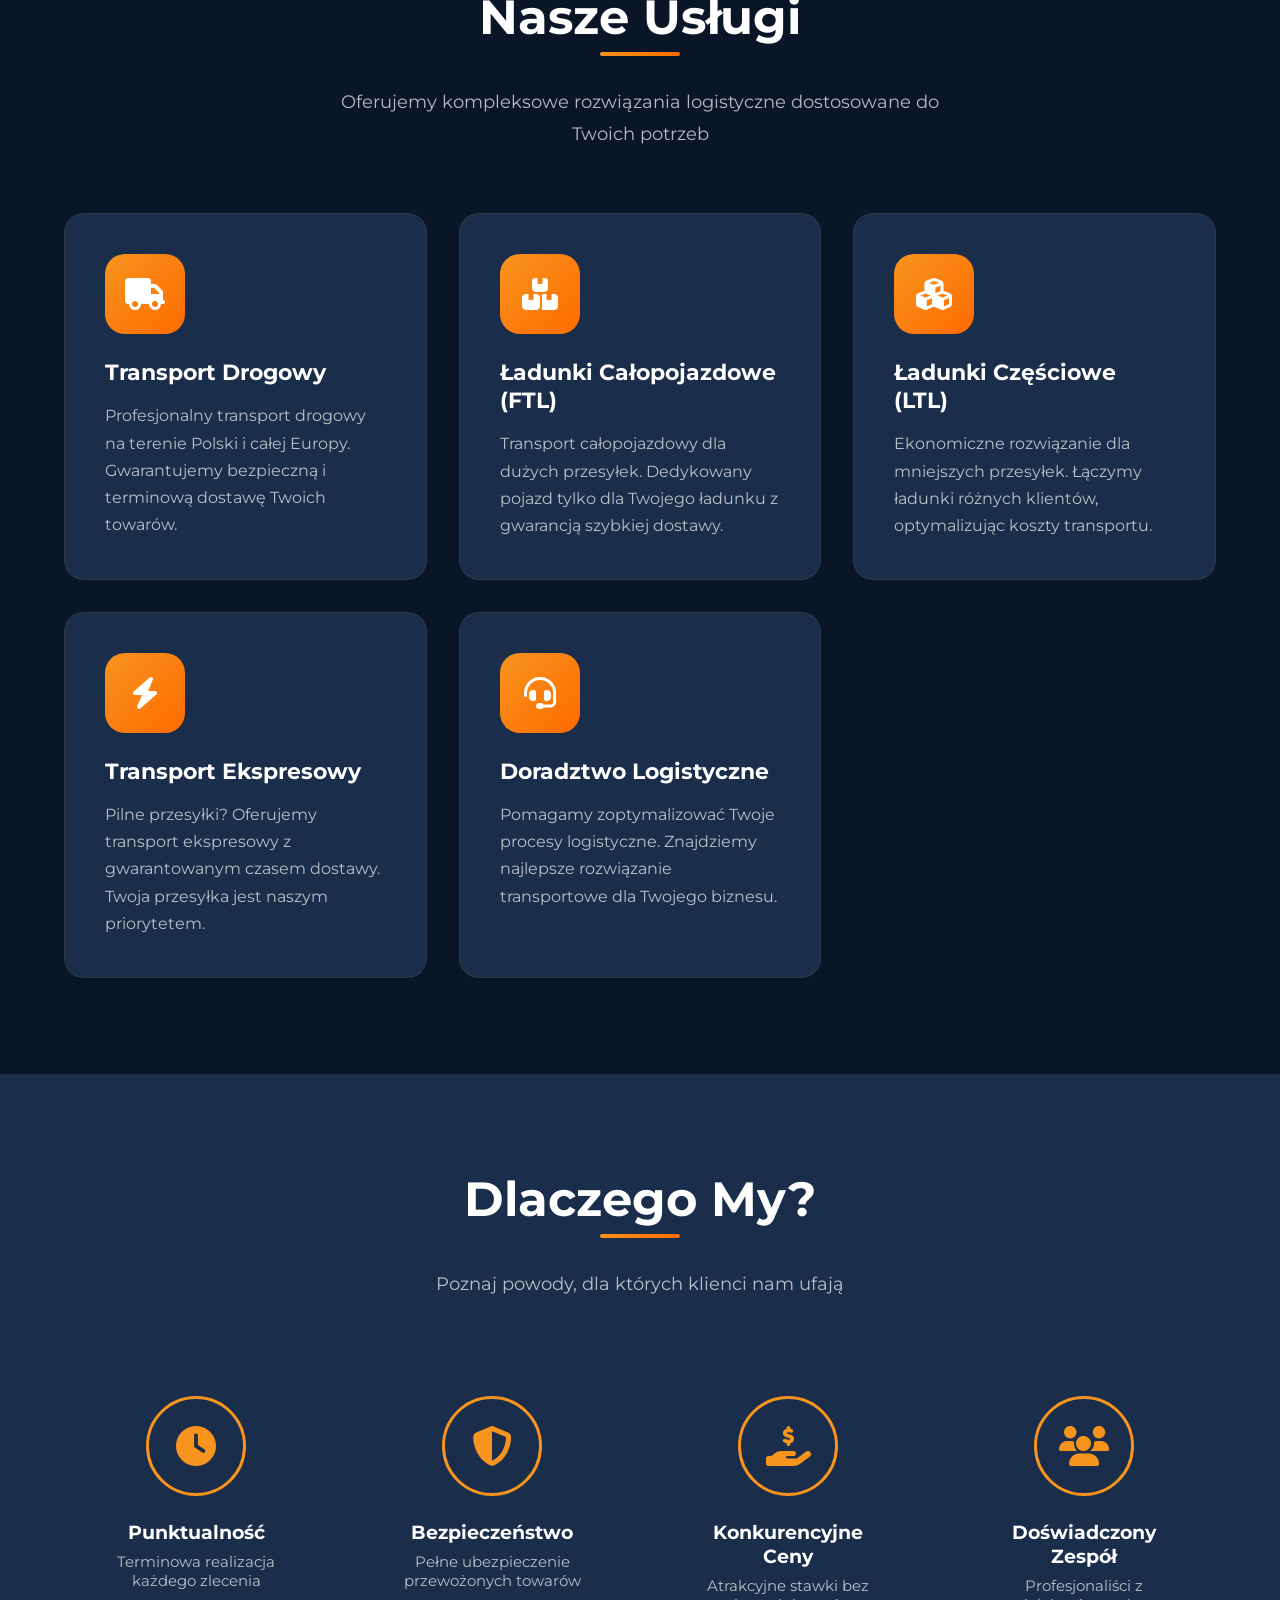
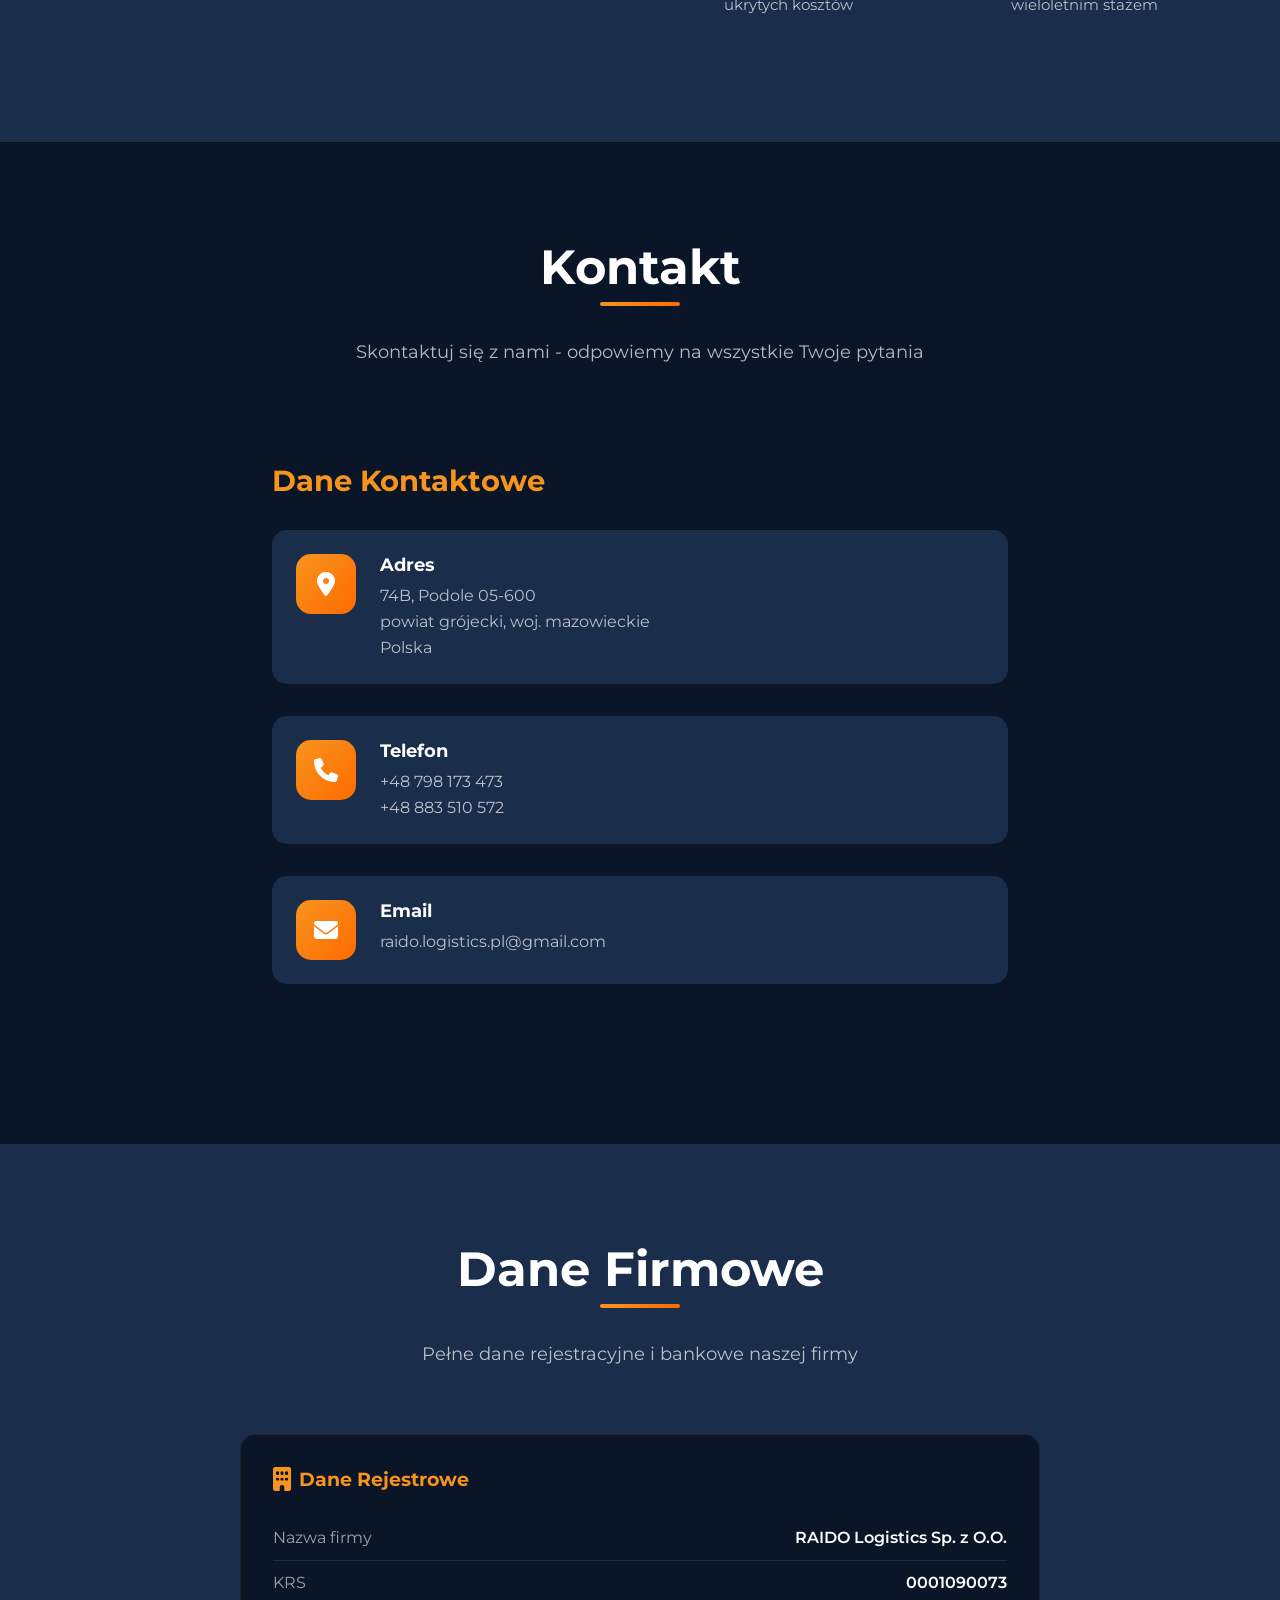
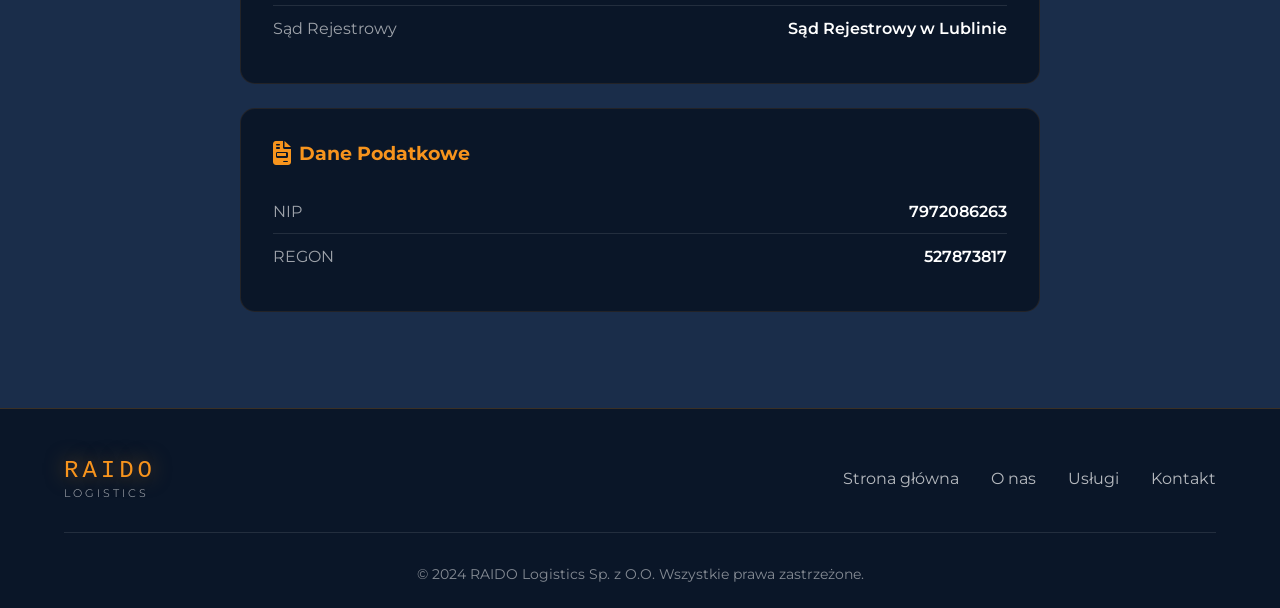
==== commit 5c52db38: "inikt" ====
--- a/index.html
+++ b/index.html
@@ -15,14 +15,6 @@
     <link rel="stylesheet" href="https://cdnjs.cloudflare.com/ajax/libs/font-awesome/6.4.0/css/all.min.css">
     
     <style>
-        /* Elektrakution Font */
-        @font-face {
-            font-family: 'Elektrakution';
-            src: url('fonts/Elektrakution-Regular.ttf') format('truetype');
-            font-weight: normal;
-            font-style: normal;
-            font-display: swap;
-        }
 
         :root {
             --primary: #0a1628;
@@ -76,7 +68,7 @@
         }
 
         .preloader-logo {
-            font-family: 'Elektrakution', 'Orbitron', monospace;
+            font-family: 'Orbitron', monospace;
             font-size: 3rem;
             font-weight: normal;
             color: var(--accent);
@@ -119,7 +111,7 @@
         }
 
         .logo-main {
-            font-family: 'Elektrakution', 'Orbitron', monospace;
+            font-family: 'Orbitron', monospace;
             font-size: 1.8rem;
             font-weight: normal;
             color: var(--accent);
@@ -442,7 +434,7 @@
         }
 
         .hero-logo-text {
-            font-family: 'Elektrakution', 'Orbitron', monospace;
+            font-family: 'Orbitron', monospace;
             font-size: clamp(3rem, 10vw, 6rem);
             font-weight: normal;
             color: var(--accent);
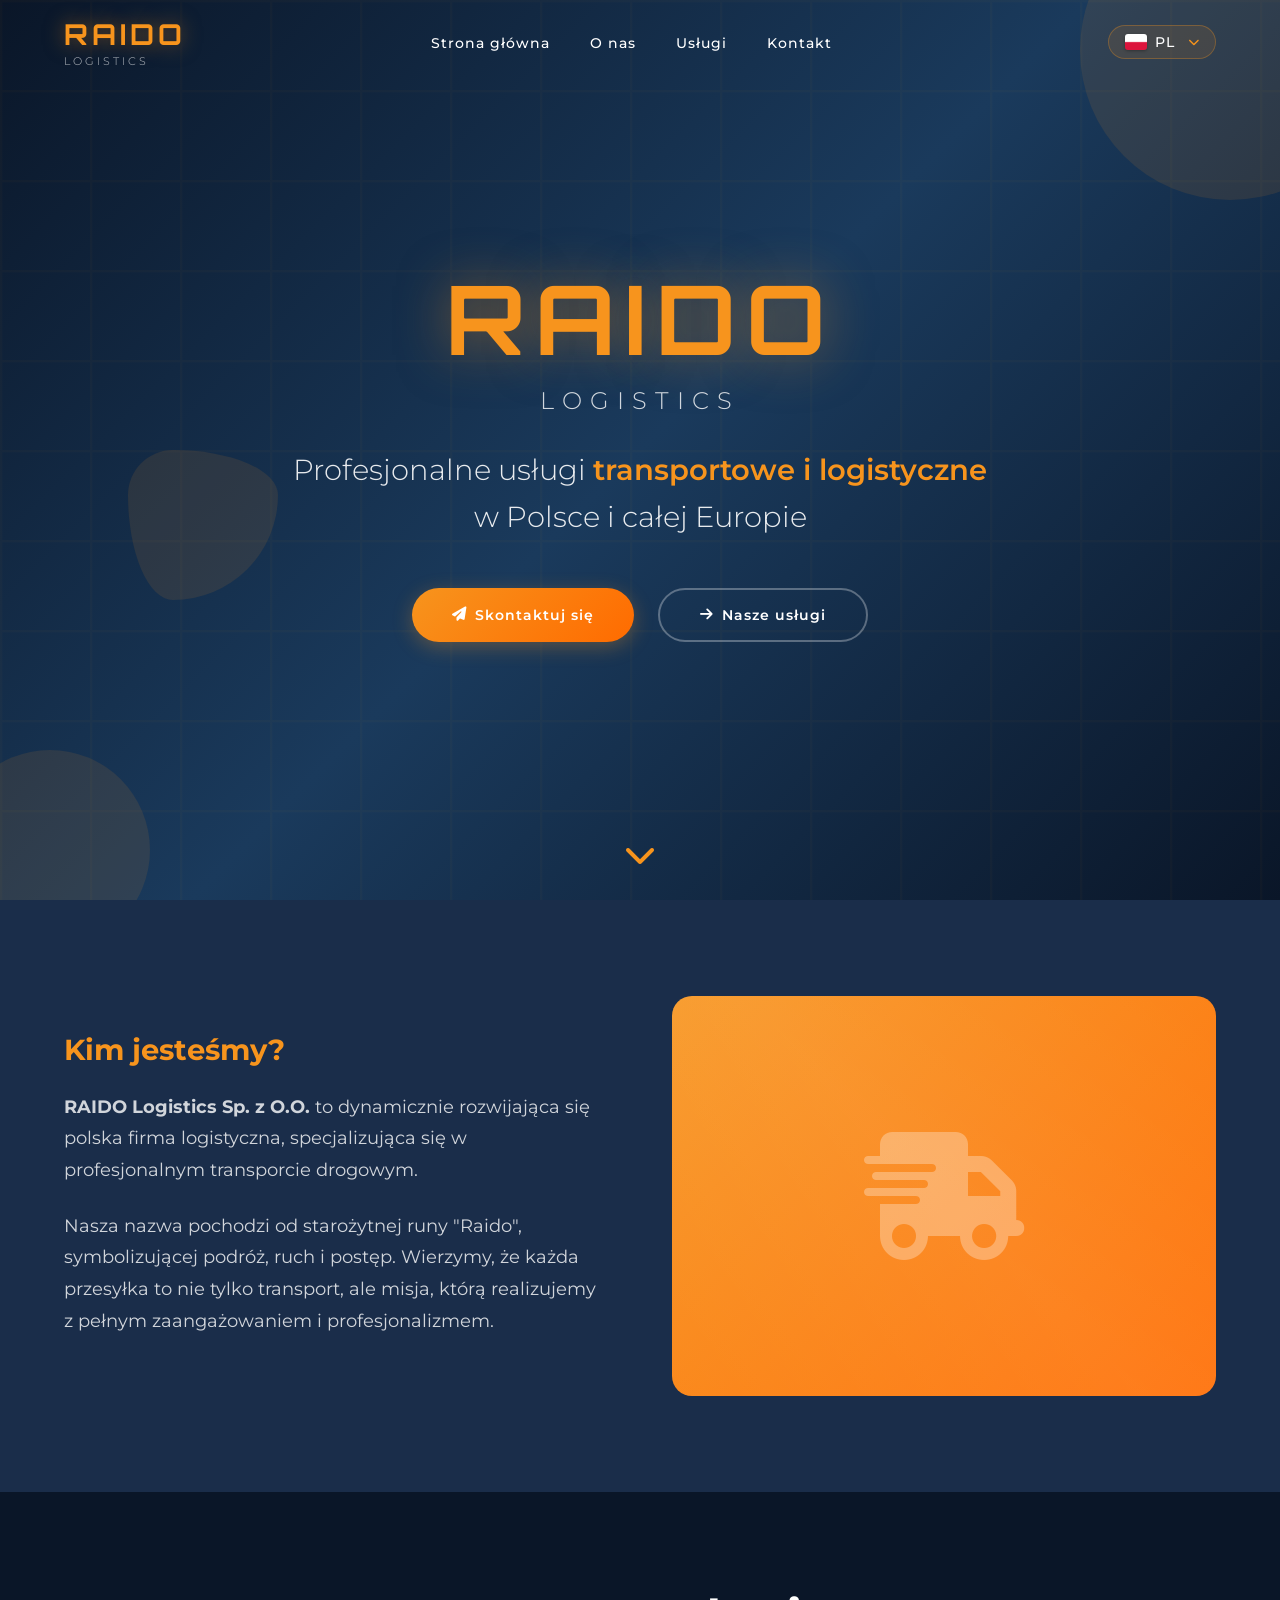
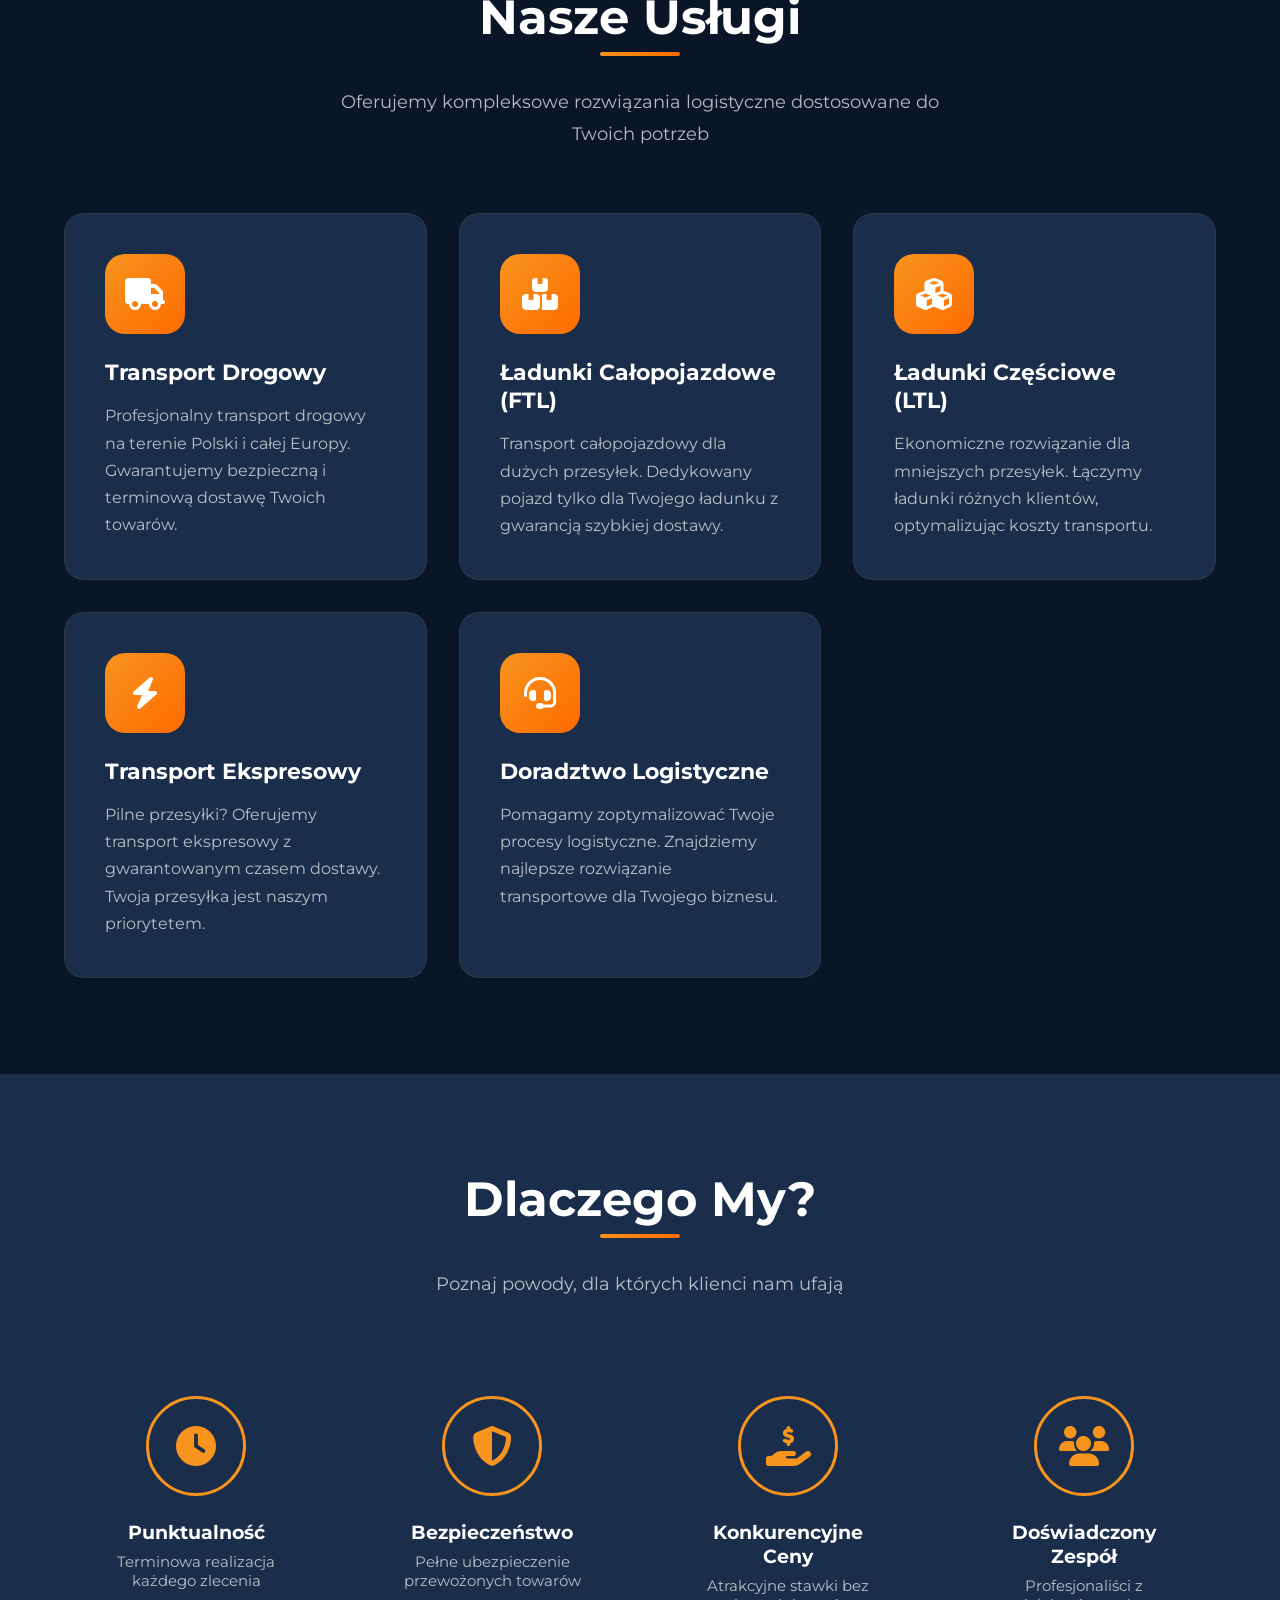
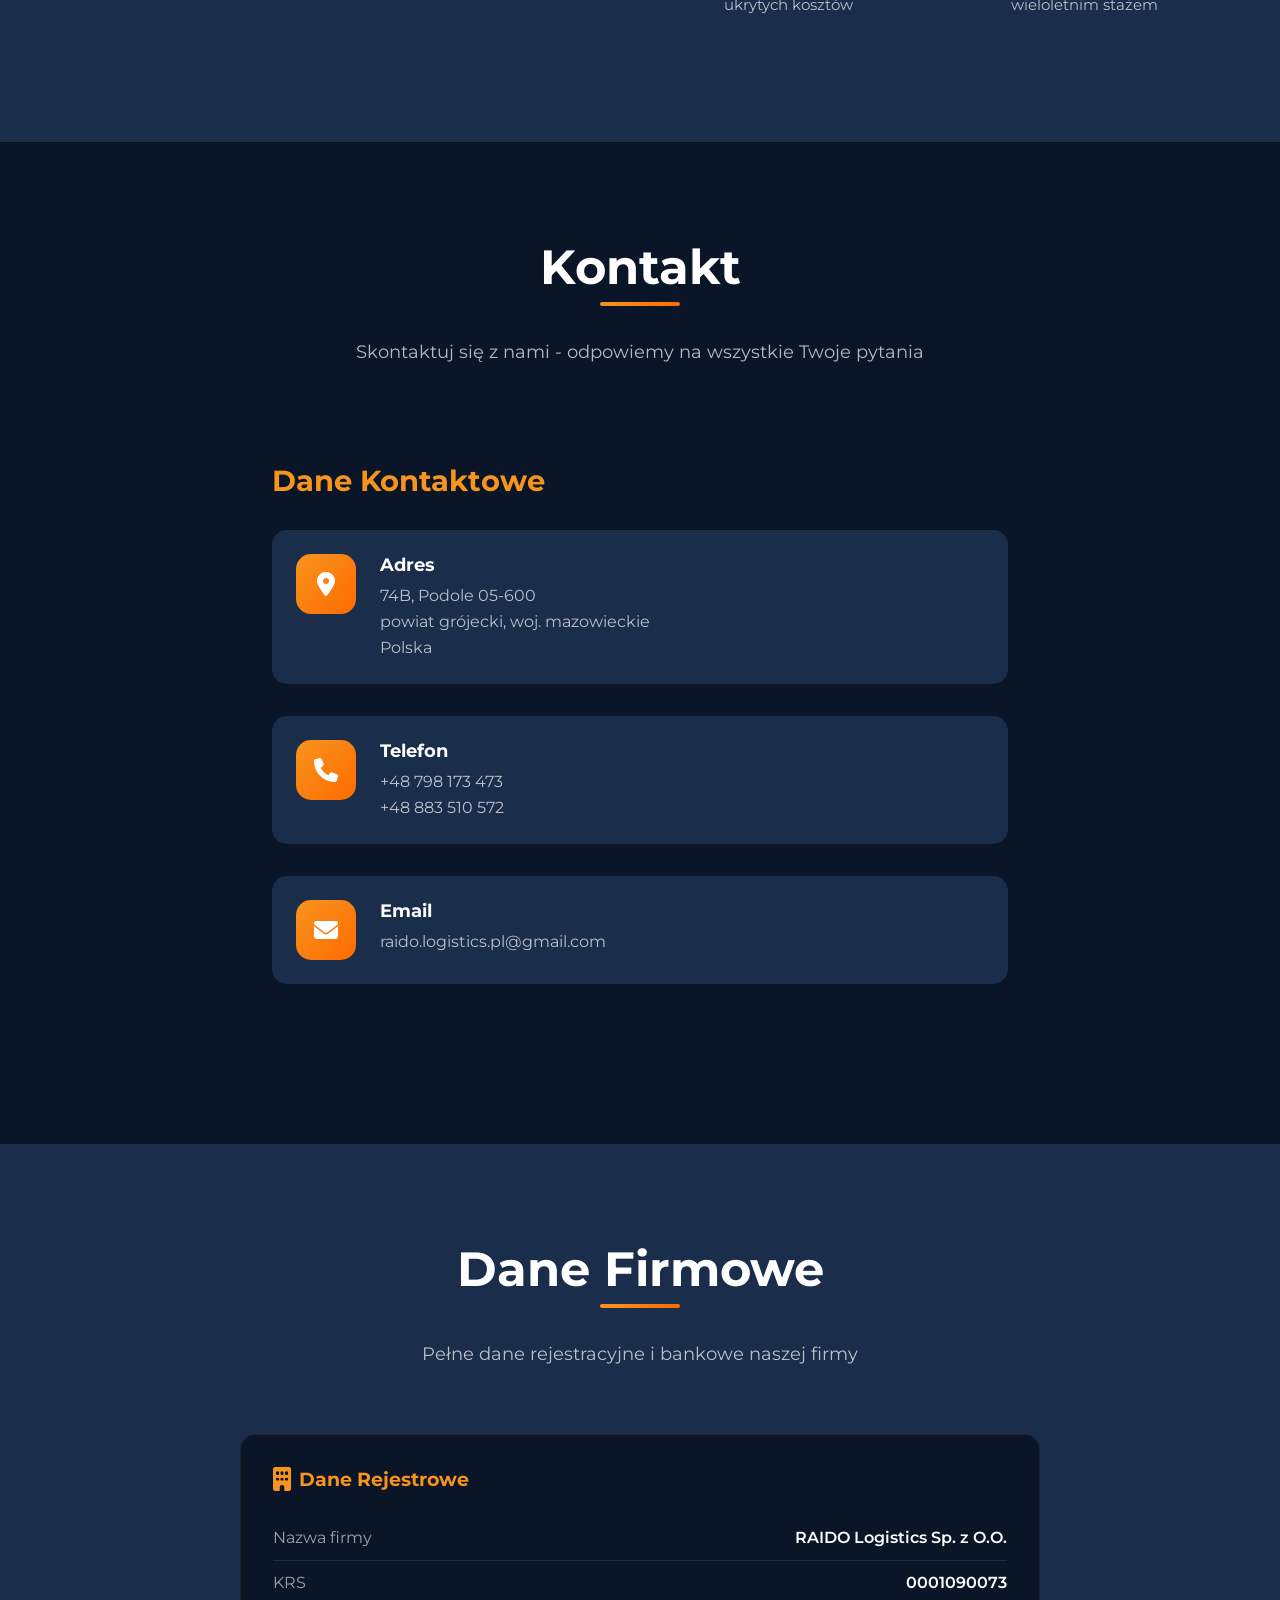
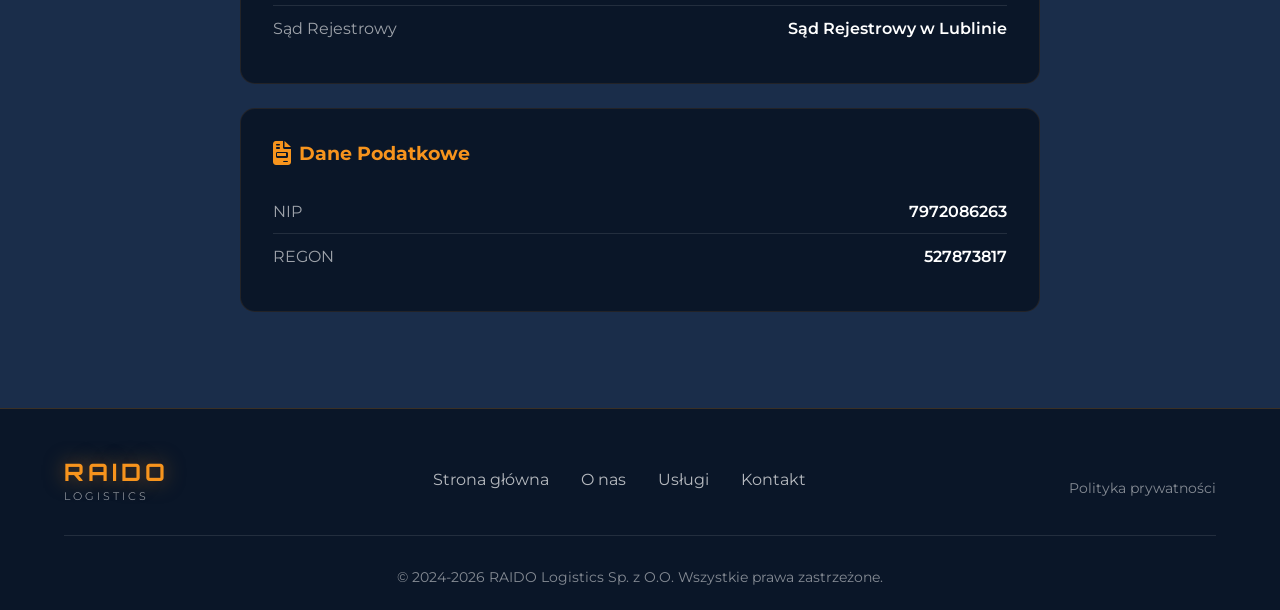
==== commit 894c1622: "Add initial project files including 404 page, privacy policy, and favicon; set up .gitignore and sit" ====
--- a/index.html
+++ b/index.html
@@ -1,1736 +1,2248 @@
-<!DOCTYPE html>
+<!doctype html>
 <html lang="pl">
-<head>
-    <meta charset="UTF-8">
-    <meta name="viewport" content="width=device-width, initial-scale=1.0">
+  <head>
+    <meta charset="UTF-8" />
+    <meta name="viewport" content="width=device-width, initial-scale=1.0" />
     <title>RAIDO Logistics Sp.z O.O. | Profesjonalna Logistyka</title>
-    <meta name="description" content="RAIDO Logistics - profesjonalne usługi logistyczne i transportowe w Polsce i Europie">
-    
-    <!-- Google Fonts -->
-    <link rel="preconnect" href="https://fonts.googleapis.com">
-    <link rel="preconnect" href="https://fonts.gstatic.com" crossorigin>
-    <link href="https://fonts.googleapis.com/css2?family=Montserrat:wght@300;400;500;600;700;800&family=Orbitron:wght@700;800;900&display=swap" rel="stylesheet">
-    
-    <!-- Font Awesome -->
-    <link rel="stylesheet" href="https://cdnjs.cloudflare.com/ajax/libs/font-awesome/6.4.0/css/all.min.css">
-    
+    <meta
+      name="description"
+      content="RAIDO Logistics - profesjonalne usługi logistyczne i transportowe w Polsce i Europie"
+    />
+    <meta name="author" content="RAIDO Logistics Sp. z O.O." />
+    <meta name="robots" content="index, follow" />
+    <meta name="theme-color" content="#0a1628" />
+
+    <!-- Canonical & hreflang -->
+    <link rel="canonical" href="https://www.raidologistics.pl/" />
+    <link rel="alternate" hreflang="pl" href="https://www.raidologistics.pl/" />
+    <link rel="alternate" hreflang="en" href="https://www.raidologistics.pl/" />
+    <link rel="alternate" hreflang="de" href="https://www.raidologistics.pl/" />
+    <link
+      rel="alternate"
+      hreflang="x-default"
+      href="https://www.raidologistics.pl/"
+    />
+
+    <!-- Open Graph -->
+    <meta property="og:type" content="website" />
+    <meta property="og:url" content="https://www.raidologistics.pl/" />
+    <meta
+      property="og:title"
+      content="RAIDO Logistics - Profesjonalna Logistyka i Transport"
+    />
+    <meta
+      property="og:description"
+      content="RAIDO Logistics - profesjonalne usługi logistyczne i transportowe w Polsce i Europie. FTL, LTL, transport ekspresowy."
+    />
+    <meta
+      property="og:image"
+      content="https://www.raidologistics.pl/assets/og-image.png"
+    />
+    <meta property="og:locale" content="pl_PL" />
+    <meta property="og:locale:alternate" content="en_GB" />
+    <meta property="og:locale:alternate" content="de_DE" />
+
+    <!-- Twitter Card -->
+    <meta name="twitter:card" content="summary_large_image" />
+    <meta
+      name="twitter:title"
+      content="RAIDO Logistics - Profesjonalna Logistyka i Transport"
+    />
+    <meta
+      name="twitter:description"
+      content="Profesjonalne usługi logistyczne i transportowe w Polsce i Europie."
+    />
+    <meta
+      name="twitter:image"
+      content="https://www.raidologistics.pl/assets/og-image.png"
+    />
+
+    <!-- Favicon -->
+    <link rel="icon" type="image/x-icon" href="favicon.ico" />
+    <link
+      rel="icon"
+      type="image/png"
+      sizes="32x32"
+      href="assets/favicon-96x96.png"
+    />
+    <link
+      rel="apple-touch-icon"
+      sizes="180x180"
+      href="assets/apple-touch-icon.png"
+    />
+
+    <!-- Font Awesome (self-hosted) -->
+    <link rel="stylesheet" href="css/fontawesome.min.css" />
+
     <style>
 
-        :root {
-            --primary: #0a1628;
-            --primary-light: #1a2d4a;
-            --accent: #f7941d;
-            --accent-hover: #ff6b00;
-            --text-light: #ffffff;
-            --text-dark: #333333;
-            --gradient-1: linear-gradient(135deg, #0a1628 0%, #1a3a5c 50%, #0a1628 100%);
-            --gradient-accent: linear-gradient(135deg, #f7941d 0%, #ff6b00 100%);
-            --shadow: 0 10px 40px rgba(0,0,0,0.3);
-            --shadow-light: 0 5px 20px rgba(247,148,29,0.3);
-        }
-
-        * {
-            margin: 0;
-            padding: 0;
-            box-sizing: border-box;
-        }
-
-        html {
-            scroll-behavior: smooth;
-        }
-
-        body {
-            font-family: 'Montserrat', sans-serif;
-            background: var(--primary);
-            color: var(--text-light);
-            overflow-x: hidden;
-            transition: opacity 0.15s ease;
-        }
-
-        /* Preloader */
-        .preloader {
-            position: fixed;
-            top: 0;
-            left: 0;
-            width: 100%;
-            height: 100%;
-            background: var(--primary);
-            display: flex;
-            justify-content: center;
-            align-items: center;
-            z-index: 10000;
-            transition: opacity 0.5s, visibility 0.5s;
-        }
-
-        .preloader.hidden {
-            opacity: 0;
-            visibility: hidden;
-        }
-
-        .preloader-logo {
-            font-family: 'Orbitron', monospace;
-            font-size: 3rem;
-            font-weight: normal;
-            color: var(--accent);
-            animation: pulse 1.5s infinite;
-        }
-
-        @keyframes pulse {
-            0%, 100% { opacity: 1; transform: scale(1); }
-            50% { opacity: 0.5; transform: scale(0.95); }
-        }
-
-        /* Navigation */
+      /* Montserrat (self-hosted) */
+      @font-face {
+        font-family: "Montserrat";
+        font-style: normal;
+        font-weight: 300;
+        font-display: swap;
+        src: url("fonts/montserrat-latin.woff2") format("woff2");
+        unicode-range:
+          U+0000-00FF, U+0131, U+0152-0153, U+02BB-02BC, U+02C6, U+02DA, U+02DC,
+          U+0304, U+0308, U+0329, U+2000-206F, U+20AC, U+2122, U+2191, U+2193,
+          U+2212, U+2215, U+FEFF, U+FFFD;
+      }
+      @font-face {
+        font-family: "Montserrat";
+        font-style: normal;
+        font-weight: 300;
+        font-display: swap;
+        src: url("fonts/montserrat-latin-ext.woff2") format("woff2");
+        unicode-range:
+          U+0100-02BA, U+02BD-02C5, U+02C7-02CC, U+02CE-02D7, U+02DD-02FF,
+          U+0304, U+0308, U+0329, U+1D00-1DBF, U+1E00-1E9F, U+1EF2-1EFF, U+2020,
+          U+20A0-20AB, U+20AD-20C0, U+2113, U+2C60-2C7F, U+A720-A7FF;
+      }
+      @font-face {
+        font-family: "Montserrat";
+        font-style: normal;
+        font-weight: 400;
+        font-display: swap;
+        src: url("fonts/montserrat-latin.woff2") format("woff2");
+        unicode-range:
+          U+0000-00FF, U+0131, U+0152-0153, U+02BB-02BC, U+02C6, U+02DA, U+02DC,
+          U+0304, U+0308, U+0329, U+2000-206F, U+20AC, U+2122, U+2191, U+2193,
+          U+2212, U+2215, U+FEFF, U+FFFD;
+      }
+      @font-face {
+        font-family: "Montserrat";
+        font-style: normal;
+        font-weight: 400;
+        font-display: swap;
+        src: url("fonts/montserrat-latin-ext.woff2") format("woff2");
+        unicode-range:
+          U+0100-02BA, U+02BD-02C5, U+02C7-02CC, U+02CE-02D7, U+02DD-02FF,
+          U+0304, U+0308, U+0329, U+1D00-1DBF, U+1E00-1E9F, U+1EF2-1EFF, U+2020,
+          U+20A0-20AB, U+20AD-20C0, U+2113, U+2C60-2C7F, U+A720-A7FF;
+      }
+      @font-face {
+        font-family: "Montserrat";
+        font-style: normal;
+        font-weight: 500;
+        font-display: swap;
+        src: url("fonts/montserrat-latin.woff2") format("woff2");
+        unicode-range:
+          U+0000-00FF, U+0131, U+0152-0153, U+02BB-02BC, U+02C6, U+02DA, U+02DC,
+          U+0304, U+0308, U+0329, U+2000-206F, U+20AC, U+2122, U+2191, U+2193,
+          U+2212, U+2215, U+FEFF, U+FFFD;
+      }
+      @font-face {
+        font-family: "Montserrat";
+        font-style: normal;
+        font-weight: 500;
+        font-display: swap;
+        src: url("fonts/montserrat-latin-ext.woff2") format("woff2");
+        unicode-range:
+          U+0100-02BA, U+02BD-02C5, U+02C7-02CC, U+02CE-02D7, U+02DD-02FF,
+          U+0304, U+0308, U+0329, U+1D00-1DBF, U+1E00-1E9F, U+1EF2-1EFF, U+2020,
+          U+20A0-20AB, U+20AD-20C0, U+2113, U+2C60-2C7F, U+A720-A7FF;
+      }
+      @font-face {
+        font-family: "Montserrat";
+        font-style: normal;
+        font-weight: 600;
+        font-display: swap;
+        src: url("fonts/montserrat-latin.woff2") format("woff2");
+        unicode-range:
+          U+0000-00FF, U+0131, U+0152-0153, U+02BB-02BC, U+02C6, U+02DA, U+02DC,
+          U+0304, U+0308, U+0329, U+2000-206F, U+20AC, U+2122, U+2191, U+2193,
+          U+2212, U+2215, U+FEFF, U+FFFD;
+      }
+      @font-face {
+        font-family: "Montserrat";
+        font-style: normal;
+        font-weight: 600;
+        font-display: swap;
+        src: url("fonts/montserrat-latin-ext.woff2") format("woff2");
+        unicode-range:
+          U+0100-02BA, U+02BD-02C5, U+02C7-02CC, U+02CE-02D7, U+02DD-02FF,
+          U+0304, U+0308, U+0329, U+1D00-1DBF, U+1E00-1E9F, U+1EF2-1EFF, U+2020,
+          U+20A0-20AB, U+20AD-20C0, U+2113, U+2C60-2C7F, U+A720-A7FF;
+      }
+      @font-face {
+        font-family: "Montserrat";
+        font-style: normal;
+        font-weight: 700;
+        font-display: swap;
+        src: url("fonts/montserrat-latin.woff2") format("woff2");
+        unicode-range:
+          U+0000-00FF, U+0131, U+0152-0153, U+02BB-02BC, U+02C6, U+02DA, U+02DC,
+          U+0304, U+0308, U+0329, U+2000-206F, U+20AC, U+2122, U+2191, U+2193,
+          U+2212, U+2215, U+FEFF, U+FFFD;
+      }
+      @font-face {
+        font-family: "Montserrat";
+        font-style: normal;
+        font-weight: 700;
+        font-display: swap;
+        src: url("fonts/montserrat-latin-ext.woff2") format("woff2");
+        unicode-range:
+          U+0100-02BA, U+02BD-02C5, U+02C7-02CC, U+02CE-02D7, U+02DD-02FF,
+          U+0304, U+0308, U+0329, U+1D00-1DBF, U+1E00-1E9F, U+1EF2-1EFF, U+2020,
+          U+20A0-20AB, U+20AD-20C0, U+2113, U+2C60-2C7F, U+A720-A7FF;
+      }
+      @font-face {
+        font-family: "Montserrat";
+        font-style: normal;
+        font-weight: 800;
+        font-display: swap;
+        src: url("fonts/montserrat-latin.woff2") format("woff2");
+        unicode-range:
+          U+0000-00FF, U+0131, U+0152-0153, U+02BB-02BC, U+02C6, U+02DA, U+02DC,
+          U+0304, U+0308, U+0329, U+2000-206F, U+20AC, U+2122, U+2191, U+2193,
+          U+2212, U+2215, U+FEFF, U+FFFD;
+      }
+      @font-face {
+        font-family: "Montserrat";
+        font-style: normal;
+        font-weight: 800;
+        font-display: swap;
+        src: url("fonts/montserrat-latin-ext.woff2") format("woff2");
+        unicode-range:
+          U+0100-02BA, U+02BD-02C5, U+02C7-02CC, U+02CE-02D7, U+02DD-02FF,
+          U+0304, U+0308, U+0329, U+1D00-1DBF, U+1E00-1E9F, U+1EF2-1EFF, U+2020,
+          U+20A0-20AB, U+20AD-20C0, U+2113, U+2C60-2C7F, U+A720-A7FF;
+      }
+
+      /* Orbitron (self-hosted) */
+      @font-face {
+        font-family: "Orbitron";
+        font-style: normal;
+        font-weight: 700;
+        font-display: swap;
+        src: url("fonts/orbitron-latin.woff2") format("woff2");
+        unicode-range:
+          U+0000-00FF, U+0131, U+0152-0153, U+02BB-02BC, U+02C6, U+02DA, U+02DC,
+          U+0304, U+0308, U+0329, U+2000-206F, U+20AC, U+2122, U+2191, U+2193,
+          U+2212, U+2215, U+FEFF, U+FFFD;
+      }
+      @font-face {
+        font-family: "Orbitron";
+        font-style: normal;
+        font-weight: 800;
+        font-display: swap;
+        src: url("fonts/orbitron-latin.woff2") format("woff2");
+        unicode-range:
+          U+0000-00FF, U+0131, U+0152-0153, U+02BB-02BC, U+02C6, U+02DA, U+02DC,
+          U+0304, U+0308, U+0329, U+2000-206F, U+20AC, U+2122, U+2191, U+2193,
+          U+2212, U+2215, U+FEFF, U+FFFD;
+      }
+      @font-face {
+        font-family: "Orbitron";
+        font-style: normal;
+        font-weight: 900;
+        font-display: swap;
+        src: url("fonts/orbitron-latin.woff2") format("woff2");
+        unicode-range:
+          U+0000-00FF, U+0131, U+0152-0153, U+02BB-02BC, U+02C6, U+02DA, U+02DC,
+          U+0304, U+0308, U+0329, U+2000-206F, U+20AC, U+2122, U+2191, U+2193,
+          U+2212, U+2215, U+FEFF, U+FFFD;
+      }
+
+      /* Skip navigation link (accessibility) */
+      .skip-link {
+        position: absolute;
+        top: -40px;
+        left: 0;
+        background: var(--accent, #f7941d);
+        color: #fff;
+        padding: 8px 16px;
+        z-index: 100000;
+        font-size: 0.9rem;
+        text-decoration: none;
+        transition: top 0.3s;
+      }
+      .skip-link:focus {
+        top: 0;
+      }
+
+      :root {
+        --primary: #0a1628;
+        --primary-light: #1a2d4a;
+        --accent: #f7941d;
+        --accent-hover: #ff6b00;
+        --text-light: #ffffff;
+        --text-dark: #333333;
+        --gradient-1: linear-gradient(
+          135deg,
+          #0a1628 0%,
+          #1a3a5c 50%,
+          #0a1628 100%
+        );
+        --gradient-accent: linear-gradient(135deg, #f7941d 0%, #ff6b00 100%);
+        --shadow: 0 10px 40px rgba(0, 0, 0, 0.3);
+        --shadow-light: 0 5px 20px rgba(247, 148, 29, 0.3);
+      }
+
+      * {
+        margin: 0;
+        padding: 0;
+        box-sizing: border-box;
+      }
+
+      html {
+        scroll-behavior: smooth;
+      }
+
+      body {
+        font-family: "Montserrat", sans-serif;
+        background: var(--primary);
+        color: var(--text-light);
+        overflow-x: hidden;
+        transition: opacity 0.15s ease;
+      }
+
+      /* Preloader */
+      .preloader {
+        position: fixed;
+        top: 0;
+        left: 0;
+        width: 100%;
+        height: 100%;
+        background: var(--primary);
+        display: flex;
+        justify-content: center;
+        align-items: center;
+        z-index: 10000;
+        transition:
+          opacity 0.5s,
+          visibility 0.5s;
+      }
+
+      .preloader.hidden {
+        opacity: 0;
+        visibility: hidden;
+      }
+
+      .preloader-logo {
+        font-family: "Orbitron", monospace;
+        font-size: 3rem;
+        font-weight: normal;
+        color: var(--accent);
+        animation: pulse 1.5s infinite;
+      }
+
+      @keyframes pulse {
+        0%,
+        100% {
+          opacity: 1;
+          transform: scale(1);
+        }
+        50% {
+          opacity: 0.5;
+          transform: scale(0.95);
+        }
+      }
+
+      /* Navigation */
+      .navbar {
+        position: fixed;
+        top: 0;
+        left: 0;
+        width: 100%;
+        padding: 1rem 5%;
+        display: flex;
+        justify-content: space-between;
+        align-items: center;
+        z-index: 1000;
+        transition: all 0.3s ease;
+        background: transparent;
+      }
+
+      .navbar.scrolled {
+        background: rgba(10, 22, 40, 0.95);
+        backdrop-filter: blur(10px);
+        padding: 0.8rem 5%;
+        box-shadow: 0 2px 20px rgba(0, 0, 0, 0.3);
+      }
+
+      .logo {
+        display: flex;
+        flex-direction: column;
+        align-items: flex-start;
+        text-decoration: none !important;
+        color: inherit;
+      }
+
+      .logo-main {
+        font-family: "Orbitron", monospace;
+        font-size: 1.8rem;
+        font-weight: normal;
+        color: var(--accent);
+        letter-spacing: 4px;
+        text-decoration: none !important;
+        text-shadow: 0 0 20px rgba(247, 148, 29, 0.5);
+      }
+
+      .logo-sub {
+        font-size: 0.7rem;
+        font-weight: 300;
+        letter-spacing: 3px;
+        color: rgba(255, 255, 255, 0.7);
+        margin-top: 2px;
+      }
+
+      .nav-links {
+        display: flex;
+        gap: 2.5rem;
+        list-style: none;
+      }
+
+      .nav-links a {
+        color: var(--text-light);
+        text-decoration: none;
+        font-weight: 500;
+        font-size: 0.9rem;
+        letter-spacing: 1px;
+        transition: color 0.3s;
+        position: relative;
+      }
+
+      .nav-links a::after {
+        content: "";
+        position: absolute;
+        bottom: -5px;
+        left: 0;
+        width: 0;
+        height: 2px;
+        background: var(--accent);
+        transition: width 0.3s;
+      }
+
+      .nav-links a:hover::after {
+        width: 100%;
+      }
+
+      .nav-links a:hover {
+        color: var(--accent);
+      }
+
+      .hamburger {
+        display: none;
+        flex-direction: column;
+        gap: 5px;
+        cursor: pointer;
+        z-index: 1001;
+        background: none;
+        border: none;
+        padding: 0;
+      }
+
+      .hamburger span {
+        width: 30px;
+        height: 3px;
+        background: var(--accent);
+        transition: all 0.3s;
+      }
+
+      /* Language Switcher */
+      .language-switcher {
+        position: relative;
+        margin-left: 2rem;
+      }
+
+      .lang-current {
+        display: flex;
+        align-items: center;
+        gap: 0.5rem;
+        padding: 0.5rem 1rem;
+        background: rgba(247, 148, 29, 0.1);
+        border: 1px solid rgba(247, 148, 29, 0.3);
+        border-radius: 25px;
+        cursor: pointer;
+        transition: all 0.3s ease;
+        font-size: 0.85rem;
+        font-weight: 500;
+        color: var(--text-light);
+      }
+
+      .lang-current:hover {
+        background: rgba(247, 148, 29, 0.2);
+        border-color: var(--accent);
+      }
+
+      .lang-current .flag {
+        width: 22px;
+        height: 16px;
+        border-radius: 3px;
+        object-fit: cover;
+        box-shadow: 0 1px 3px rgba(0, 0, 0, 0.3);
+      }
+
+      .lang-current .lang-name {
+        text-transform: uppercase;
+        letter-spacing: 1px;
+      }
+
+      .lang-current .arrow {
+        font-size: 0.7rem;
+        transition: transform 0.3s ease;
+        margin-left: 0.3rem;
+        color: var(--accent);
+      }
+
+      .language-switcher.active .lang-current .arrow {
+        transform: rotate(180deg);
+      }
+
+      .lang-dropdown {
+        position: absolute;
+        top: calc(100% + 10px);
+        right: 0;
+        min-width: 160px;
+        background: var(--primary);
+        border: 1px solid rgba(247, 148, 29, 0.3);
+        border-radius: 15px;
+        padding: 0.5rem;
+        opacity: 0;
+        visibility: hidden;
+        transform: translateY(-10px);
+        transition: all 0.3s ease;
+        box-shadow: 0 10px 40px rgba(0, 0, 0, 0.4);
+        z-index: 1000;
+      }
+
+      .language-switcher.active .lang-dropdown {
+        opacity: 1;
+        visibility: visible;
+        transform: translateY(0);
+      }
+
+      .lang-dropdown::before {
+        content: "";
+        position: absolute;
+        top: -6px;
+        right: 20px;
+        width: 12px;
+        height: 12px;
+        background: var(--primary);
+        border-left: 1px solid rgba(247, 148, 29, 0.3);
+        border-top: 1px solid rgba(247, 148, 29, 0.3);
+        transform: rotate(45deg);
+      }
+
+      .lang-option {
+        display: flex;
+        align-items: center;
+        gap: 0.75rem;
+        padding: 0.75rem 1rem;
+        border-radius: 10px;
+        cursor: pointer;
+        transition: all 0.2s ease;
+        font-size: 0.9rem;
+        color: rgba(255, 255, 255, 0.8);
+      }
+
+      .lang-option:hover {
+        background: rgba(247, 148, 29, 0.15);
+        color: var(--text-light);
+      }
+
+      .lang-option.active {
+        background: var(--gradient-accent);
+        color: var(--text-light);
+      }
+
+      .lang-option .flag {
+        width: 24px;
+        height: 18px;
+        border-radius: 3px;
+        object-fit: cover;
+        box-shadow: 0 1px 3px rgba(0, 0, 0, 0.3);
+      }
+
+      .lang-option .lang-full-name {
+        flex: 1;
+      }
+
+      .lang-option .check {
+        opacity: 0;
+        color: var(--text-light);
+        font-size: 0.8rem;
+      }
+
+      .lang-option.active .check {
+        opacity: 1;
+      }
+
+      @media (max-width: 768px) {
         .navbar {
-            position: fixed;
-            top: 0;
-            left: 0;
-            width: 100%;
-            padding: 1rem 5%;
-            display: flex;
-            justify-content: space-between;
-            align-items: center;
-            z-index: 1000;
-            transition: all 0.3s ease;
-            background: transparent;
-        }
-
-        .navbar.scrolled {
-            background: rgba(10, 22, 40, 0.95);
-            backdrop-filter: blur(10px);
-            padding: 0.8rem 5%;
-            box-shadow: 0 2px 20px rgba(0,0,0,0.3);
-        }
-
-        .logo {
-            display: flex;
-            flex-direction: column;
-            align-items: flex-start;
-            text-decoration: none !important;
-            color: inherit;
-        }
-
-        .logo-main {
-            font-family: 'Orbitron', monospace;
-            font-size: 1.8rem;
-            font-weight: normal;
-            color: var(--accent);
-            letter-spacing: 4px;
-            text-decoration: none !important;
-            text-shadow: 0 0 20px rgba(247,148,29,0.5);
-        }
-
-        .logo-sub {
-            font-size: 0.7rem;
-            font-weight: 300;
-            letter-spacing: 3px;
-            color: rgba(255,255,255,0.7);
-            margin-top: 2px;
+          display: flex;
+          flex-wrap: nowrap;
+        }
+
+        .language-switcher {
+          margin-left: auto;
+          margin-right: 1rem;
+          order: 1;
+        }
+
+        .hamburger {
+          order: 2;
+        }
+
+        .lang-dropdown {
+          right: -10px;
+        }
+
+        .lang-current .lang-name {
+          display: none;
+        }
+
+        .lang-current {
+          padding: 0.5rem 0.75rem;
+        }
+      }
+
+      @media (max-width: 480px) {
+        .lang-dropdown {
+          min-width: 140px;
+        }
+      }
+
+      /* Hero Section */
+      .hero {
+        min-height: 100vh;
+        display: flex;
+        align-items: center;
+        justify-content: center;
+        position: relative;
+        overflow: hidden;
+        background: var(--gradient-1);
+      }
+
+      .hero-bg {
+        position: absolute;
+        top: 0;
+        left: 0;
+        width: 100%;
+        height: 100%;
+        overflow: hidden;
+      }
+
+      .hero-bg::before {
+        content: "";
+        position: absolute;
+        top: 0;
+        left: 0;
+        width: 100%;
+        height: 100%;
+        background: url('data:image/svg+xml,<svg xmlns="http://www.w3.org/2000/svg" viewBox="0 0 100 100"><defs><pattern id="grid" width="10" height="10" patternUnits="userSpaceOnUse"><path d="M 10 0 L 0 0 0 10" fill="none" stroke="rgba(247,148,29,0.05)" stroke-width="0.5"/></pattern></defs><rect width="100" height="100" fill="url(%23grid)"/></svg>');
+        opacity: 0.5;
+      }
+
+      .floating-shapes {
+        position: absolute;
+        width: 100%;
+        height: 100%;
+      }
+
+      .shape {
+        position: absolute;
+        opacity: 0.1;
+        animation: float 20s infinite ease-in-out;
+      }
+
+      .shape-1 {
+        width: 300px;
+        height: 300px;
+        background: var(--accent);
+        border-radius: 50%;
+        top: -100px;
+        right: -100px;
+        animation-delay: 0s;
+      }
+
+      .shape-2 {
+        width: 200px;
+        height: 200px;
+        background: var(--accent);
+        border-radius: 50%;
+        bottom: -50px;
+        left: -50px;
+        animation-delay: -5s;
+      }
+
+      .shape-3 {
+        width: 150px;
+        height: 150px;
+        background: var(--accent);
+        border-radius: 30% 70% 70% 30% / 30% 30% 70% 70%;
+        top: 50%;
+        left: 10%;
+        animation-delay: -10s;
+      }
+
+      @keyframes float {
+        0%,
+        100% {
+          transform: translateY(0) rotate(0deg);
+        }
+        25% {
+          transform: translateY(-20px) rotate(5deg);
+        }
+        50% {
+          transform: translateY(0) rotate(0deg);
+        }
+        75% {
+          transform: translateY(20px) rotate(-5deg);
+        }
+      }
+
+      .hero-content {
+        text-align: center;
+        z-index: 10;
+        padding: 0 2rem;
+      }
+
+      .hero-logo {
+        margin-bottom: 2rem;
+      }
+
+      .hero-logo-text {
+        font-family: "Orbitron", monospace;
+        font-size: clamp(3rem, 10vw, 6rem);
+        font-weight: normal;
+        color: var(--accent);
+        letter-spacing: 10px;
+        text-shadow: 0 0 50px rgba(247, 148, 29, 0.5);
+        animation: glow 2s ease-in-out infinite alternate;
+      }
+
+      @keyframes glow {
+        from {
+          text-shadow: 0 0 30px rgba(247, 148, 29, 0.3);
+        }
+        to {
+          text-shadow:
+            0 0 60px rgba(247, 148, 29, 0.6),
+            0 0 100px rgba(247, 148, 29, 0.3);
+        }
+      }
+
+      .hero-logo-sub {
+        font-size: clamp(1rem, 3vw, 1.5rem);
+        font-weight: 300;
+        letter-spacing: 8px;
+        color: rgba(255, 255, 255, 0.8);
+        margin-top: 0.5rem;
+      }
+
+      .hero-tagline {
+        font-size: clamp(1.2rem, 3vw, 1.8rem);
+        font-weight: 300;
+        color: rgba(255, 255, 255, 0.9);
+        margin: 2rem 0;
+        line-height: 1.6;
+      }
+
+      .hero-tagline span {
+        color: var(--accent);
+        font-weight: 600;
+      }
+
+      .hero-buttons {
+        display: flex;
+        gap: 1.5rem;
+        justify-content: center;
+        flex-wrap: wrap;
+        margin-top: 3rem;
+      }
+
+      .btn {
+        padding: 1rem 2.5rem;
+        font-size: 0.9rem;
+        font-weight: 600;
+        text-decoration: none;
+        border-radius: 50px;
+        transition: all 0.3s ease;
+        letter-spacing: 1px;
+        display: inline-flex;
+        align-items: center;
+        gap: 0.5rem;
+        cursor: pointer;
+        border: none;
+      }
+
+      .btn-primary {
+        background: var(--gradient-accent);
+        color: var(--text-light);
+        box-shadow: var(--shadow-light);
+      }
+
+      .btn-primary:hover {
+        transform: translateY(-3px);
+        box-shadow: 0 15px 40px rgba(247, 148, 29, 0.4);
+      }
+
+      .btn-secondary {
+        background: transparent;
+        color: var(--text-light);
+        border: 2px solid rgba(255, 255, 255, 0.3);
+      }
+
+      .btn-secondary:hover {
+        border-color: var(--accent);
+        color: var(--accent);
+        transform: translateY(-3px);
+      }
+
+      .scroll-indicator {
+        position: absolute;
+        bottom: 30px;
+        left: 50%;
+        transform: translateX(-50%);
+        animation: bounce 2s infinite;
+      }
+
+      .scroll-indicator i {
+        font-size: 2rem;
+        color: var(--accent);
+      }
+
+      @keyframes bounce {
+        0%,
+        20%,
+        50%,
+        80%,
+        100% {
+          transform: translateX(-50%) translateY(0);
+        }
+        40% {
+          transform: translateX(-50%) translateY(-20px);
+        }
+        60% {
+          transform: translateX(-50%) translateY(-10px);
+        }
+      }
+
+      /* Sections */
+      section {
+        padding: 6rem 5%;
+      }
+
+      .section-header {
+        text-align: center;
+        margin-bottom: 4rem;
+      }
+
+      .section-header h2 {
+        font-size: clamp(2rem, 5vw, 3rem);
+        font-weight: 700;
+        margin-bottom: 1rem;
+        position: relative;
+        display: inline-block;
+      }
+
+      .section-header h2::after {
+        content: "";
+        position: absolute;
+        bottom: -10px;
+        left: 50%;
+        transform: translateX(-50%);
+        width: 80px;
+        height: 4px;
+        background: var(--gradient-accent);
+        border-radius: 2px;
+      }
+
+      .section-header p {
+        font-size: 1.1rem;
+        color: rgba(255, 255, 255, 0.7);
+        max-width: 600px;
+        margin: 1.5rem auto 0;
+        line-height: 1.8;
+      }
+
+      /* About Section */
+      .about {
+        background: var(--primary-light);
+        position: relative;
+      }
+
+      .about-content {
+        display: grid;
+        grid-template-columns: 1fr 1fr;
+        gap: 4rem;
+        align-items: center;
+        max-width: 1400px;
+        margin: 0 auto;
+      }
+
+      .about-text h3 {
+        font-size: 1.8rem;
+        margin-bottom: 1.5rem;
+        color: var(--accent);
+      }
+
+      .about-text p {
+        font-size: 1.1rem;
+        line-height: 1.8;
+        color: rgba(255, 255, 255, 0.8);
+        margin-bottom: 1.5rem;
+      }
+
+      .about-features {
+        display: grid;
+        grid-template-columns: 1fr 1fr;
+        gap: 1.5rem;
+        margin-top: 2rem;
+      }
+
+      .feature-item {
+        display: flex;
+        align-items: center;
+        gap: 1rem;
+      }
+
+      .feature-item i {
+        font-size: 1.5rem;
+        color: var(--accent);
+      }
+
+      .feature-item span {
+        font-weight: 500;
+      }
+
+      .about-image {
+        position: relative;
+      }
+
+      .about-image-main {
+        width: 100%;
+        height: 400px;
+        background: var(--gradient-accent);
+        border-radius: 20px;
+        display: flex;
+        align-items: center;
+        justify-content: center;
+        position: relative;
+        overflow: hidden;
+      }
+
+      .about-image-main i {
+        font-size: 8rem;
+        color: rgba(255, 255, 255, 0.3);
+      }
+
+      .about-image-main::before {
+        content: "";
+        position: absolute;
+        top: -50%;
+        left: -50%;
+        width: 200%;
+        height: 200%;
+        background: linear-gradient(
+          45deg,
+          transparent,
+          rgba(255, 255, 255, 0.1),
+          transparent
+        );
+        animation: shimmer 3s infinite;
+      }
+
+      @keyframes shimmer {
+        0% {
+          transform: translateX(-100%) rotate(45deg);
+        }
+        100% {
+          transform: translateX(100%) rotate(45deg);
+        }
+      }
+
+      .stats-box {
+        position: absolute;
+        bottom: -30px;
+        right: -30px;
+        background: var(--primary);
+        padding: 2rem;
+        border-radius: 15px;
+        box-shadow: var(--shadow);
+      }
+
+      .stats-box .stat {
+        text-align: center;
+      }
+
+      .stats-box .stat-number {
+        font-size: 2.5rem;
+        font-weight: 800;
+        color: var(--accent);
+      }
+
+      .stats-box .stat-label {
+        font-size: 0.9rem;
+        color: rgba(255, 255, 255, 0.7);
+      }
+
+      /* Services Section */
+      .services {
+        background: var(--primary);
+      }
+
+      .services-grid {
+        display: grid;
+        grid-template-columns: repeat(auto-fit, minmax(300px, 1fr));
+        gap: 2rem;
+        max-width: 1400px;
+        margin: 0 auto;
+      }
+
+      .service-card {
+        background: var(--primary-light);
+        padding: 2.5rem;
+        border-radius: 20px;
+        transition: all 0.4s ease;
+        position: relative;
+        overflow: hidden;
+        border: 1px solid rgba(247, 148, 29, 0.1);
+      }
+
+      .service-card::before {
+        content: "";
+        position: absolute;
+        top: 0;
+        left: 0;
+        width: 100%;
+        height: 4px;
+        background: var(--gradient-accent);
+        transform: scaleX(0);
+        transition: transform 0.4s ease;
+      }
+
+      .service-card:hover::before {
+        transform: scaleX(1);
+      }
+
+      .service-card:hover {
+        transform: translateY(-10px);
+        box-shadow: var(--shadow);
+        border-color: rgba(247, 148, 29, 0.3);
+      }
+
+      .service-icon {
+        width: 80px;
+        height: 80px;
+        background: var(--gradient-accent);
+        border-radius: 20px;
+        display: flex;
+        align-items: center;
+        justify-content: center;
+        margin-bottom: 1.5rem;
+      }
+
+      .service-icon i {
+        font-size: 2rem;
+        color: var(--text-light);
+      }
+
+      .service-card h3 {
+        font-size: 1.4rem;
+        margin-bottom: 1rem;
+        color: var(--text-light);
+      }
+
+      .service-card p {
+        color: rgba(255, 255, 255, 0.7);
+        line-height: 1.7;
+      }
+
+      /* Why Us Section */
+      .why-us {
+        background: var(--primary-light);
+      }
+
+      .why-us-grid {
+        display: grid;
+        grid-template-columns: repeat(4, 1fr);
+        gap: 2rem;
+        max-width: 1400px;
+        margin: 0 auto;
+      }
+
+      .why-card {
+        text-align: center;
+        padding: 2rem;
+      }
+
+      .why-card .icon-circle {
+        width: 100px;
+        height: 100px;
+        border: 3px solid var(--accent);
+        border-radius: 50%;
+        display: flex;
+        align-items: center;
+        justify-content: center;
+        margin: 0 auto 1.5rem;
+        transition: all 0.3s ease;
+      }
+
+      .why-card:hover .icon-circle {
+        background: var(--accent);
+      }
+
+      .why-card .icon-circle i {
+        font-size: 2.5rem;
+        color: var(--accent);
+        transition: color 0.3s ease;
+      }
+
+      .why-card:hover .icon-circle i {
+        color: var(--text-light);
+      }
+
+      .why-card h3 {
+        font-size: 1.2rem;
+        margin-bottom: 0.5rem;
+      }
+
+      .why-card p {
+        color: rgba(255, 255, 255, 0.7);
+        font-size: 0.95rem;
+      }
+
+      /* Contact Section */
+      .contact {
+        background: var(--primary);
+      }
+
+      .contact-container {
+        max-width: 800px;
+        margin: 0 auto;
+      }
+
+      .contact-info {
+        padding: 2rem;
+      }
+
+      .contact-info h3 {
+        font-size: 1.8rem;
+        margin-bottom: 2rem;
+        color: var(--accent);
+      }
+
+      .contact-item {
+        display: flex;
+        align-items: flex-start;
+        gap: 1.5rem;
+        margin-bottom: 2rem;
+        padding: 1.5rem;
+        background: var(--primary-light);
+        border-radius: 15px;
+        transition: transform 0.3s ease;
+      }
+
+      .contact-item:hover {
+        transform: translateX(10px);
+      }
+
+      .contact-item .icon {
+        width: 60px;
+        height: 60px;
+        background: var(--gradient-accent);
+        border-radius: 15px;
+        display: flex;
+        align-items: center;
+        justify-content: center;
+        flex-shrink: 0;
+      }
+
+      .contact-item .icon i {
+        font-size: 1.5rem;
+        color: var(--text-light);
+      }
+
+      .contact-item .content h4 {
+        font-size: 1.1rem;
+        margin-bottom: 0.5rem;
+      }
+
+      .contact-item .content p,
+      .contact-item .content a {
+        color: rgba(255, 255, 255, 0.7);
+        text-decoration: none;
+        line-height: 1.6;
+        display: block;
+      }
+
+      .contact-item .content a:hover {
+        color: var(--accent);
+      }
+
+      .contact-form-wrapper {
+        background: var(--primary-light);
+        padding: 3rem;
+        border-radius: 20px;
+      }
+
+      .contact-form h3 {
+        font-size: 1.5rem;
+        margin-bottom: 2rem;
+      }
+
+      .form-group {
+        margin-bottom: 1.5rem;
+      }
+
+      .form-group label {
+        display: block;
+        margin-bottom: 0.5rem;
+        font-weight: 500;
+        color: rgba(255, 255, 255, 0.8);
+      }
+
+      .form-group input,
+      .form-group textarea {
+        width: 100%;
+        padding: 1rem 1.5rem;
+        background: var(--primary);
+        border: 2px solid transparent;
+        border-radius: 10px;
+        color: var(--text-light);
+        font-family: inherit;
+        font-size: 1rem;
+        transition: border-color 0.3s;
+      }
+
+      .form-group input:focus,
+      .form-group textarea:focus {
+        outline: none;
+        border-color: var(--accent);
+      }
+
+      .form-group textarea {
+        min-height: 150px;
+        resize: vertical;
+      }
+
+      /* Company Details Section */
+      .company-details {
+        background: var(--primary-light);
+      }
+
+      .details-grid {
+        display: flex;
+        flex-direction: column;
+        align-items: center;
+        gap: 1.5rem;
+        max-width: 800px;
+        margin: 0 auto;
+      }
+
+      .details-grid .detail-card {
+        width: 100%;
+      }
+
+      .detail-card {
+        background: var(--primary);
+        padding: 2rem;
+        border-radius: 15px;
+        border: 1px solid rgba(247, 148, 29, 0.1);
+      }
+
+      .detail-card h3 {
+        font-size: 1.2rem;
+        color: var(--accent);
+        margin-bottom: 1.5rem;
+        display: flex;
+        align-items: center;
+        gap: 0.5rem;
+      }
+
+      .detail-card h3 i {
+        font-size: 1.5rem;
+      }
+
+      .detail-item {
+        display: flex;
+        justify-content: space-between;
+        padding: 0.8rem 0;
+        border-bottom: 1px solid rgba(255, 255, 255, 0.1);
+      }
+
+      .detail-item:last-child {
+        border-bottom: none;
+      }
+
+      .detail-item .label {
+        color: rgba(255, 255, 255, 0.6);
+      }
+
+      .detail-item .value {
+        font-weight: 600;
+        color: var(--text-light);
+        text-align: right;
+        word-break: break-all;
+      }
+
+      /* Footer */
+      footer {
+        background: var(--primary);
+        padding: 3rem 5% 1.5rem;
+        border-top: 1px solid rgba(247, 148, 29, 0.2);
+      }
+
+      .footer-content {
+        display: flex;
+        justify-content: space-between;
+        align-items: center;
+        flex-wrap: wrap;
+        gap: 2rem;
+        max-width: 1400px;
+        margin: 0 auto;
+      }
+
+      .footer-logo .logo-main {
+        font-size: 1.5rem;
+      }
+
+      .footer-links {
+        display: flex;
+        gap: 2rem;
+      }
+
+      .footer-links a {
+        color: rgba(255, 255, 255, 0.7);
+        text-decoration: none;
+        transition: color 0.3s;
+      }
+
+      .footer-links a:hover {
+        color: var(--accent);
+      }
+
+      .footer-legal {
+        margin-top: 1rem;
+      }
+
+      .footer-legal a {
+        color: rgba(255, 255, 255, 0.5);
+        text-decoration: none;
+        font-size: 0.85rem;
+        transition: color 0.3s;
+      }
+
+      .footer-legal a:hover {
+        color: var(--accent);
+      }
+
+      .footer-social {
+        display: flex;
+        gap: 1rem;
+      }
+
+      .footer-social a {
+        width: 45px;
+        height: 45px;
+        background: var(--primary-light);
+        border-radius: 50%;
+        display: flex;
+        align-items: center;
+        justify-content: center;
+        color: var(--text-light);
+        text-decoration: none;
+        transition: all 0.3s ease;
+      }
+
+      .footer-social a:hover {
+        background: var(--accent);
+        transform: translateY(-3px);
+      }
+
+      .footer-bottom {
+        text-align: center;
+        margin-top: 2rem;
+        padding-top: 2rem;
+        border-top: 1px solid rgba(255, 255, 255, 0.1);
+        color: rgba(255, 255, 255, 0.5);
+        font-size: 0.9rem;
+      }
+
+      /* Mobile Responsive */
+      @media (max-width: 1024px) {
+        .why-us-grid {
+          grid-template-columns: repeat(2, 1fr);
+        }
+
+        .details-grid {
+          grid-template-columns: 1fr;
+        }
+      }
+
+      @media (max-width: 768px) {
+        .hamburger {
+          display: flex;
         }
 
         .nav-links {
-            display: flex;
-            gap: 2.5rem;
-            list-style: none;
+          position: fixed;
+          top: 0;
+          right: -100%;
+          width: 80%;
+          max-width: 400px;
+          height: 100vh;
+          background: var(--primary);
+          flex-direction: column;
+          justify-content: center;
+          align-items: center;
+          transition: right 0.3s ease;
+          box-shadow: -10px 0 30px rgba(0, 0, 0, 0.3);
+        }
+
+        .nav-links.active {
+          right: 0;
         }
 
         .nav-links a {
-            color: var(--text-light);
-            text-decoration: none;
-            font-weight: 500;
-            font-size: 0.9rem;
-            letter-spacing: 1px;
-            transition: color 0.3s;
-            position: relative;
-        }
-
-        .nav-links a::after {
-            content: '';
-            position: absolute;
-            bottom: -5px;
-            left: 0;
-            width: 0;
-            height: 2px;
-            background: var(--accent);
-            transition: width 0.3s;
-        }
-
-        .nav-links a:hover::after {
-            width: 100%;
-        }
-
-        .nav-links a:hover {
-            color: var(--accent);
-        }
-
-        .hamburger {
-            display: none;
-            flex-direction: column;
-            gap: 5px;
-            cursor: pointer;
-            z-index: 1001;
-        }
-
-        .hamburger span {
-            width: 30px;
-            height: 3px;
-            background: var(--accent);
-            transition: all 0.3s;
-        }
-
-        /* Language Switcher */
-        .language-switcher {
-            position: relative;
-            margin-left: 2rem;
-        }
-
-        .lang-current {
-            display: flex;
-            align-items: center;
-            gap: 0.5rem;
-            padding: 0.5rem 1rem;
-            background: rgba(247, 148, 29, 0.1);
-            border: 1px solid rgba(247, 148, 29, 0.3);
-            border-radius: 25px;
-            cursor: pointer;
-            transition: all 0.3s ease;
-            font-size: 0.85rem;
-            font-weight: 500;
-            color: var(--text-light);
-        }
-
-        .lang-current:hover {
-            background: rgba(247, 148, 29, 0.2);
-            border-color: var(--accent);
-        }
-
-        .lang-current .flag {
-            width: 22px;
-            height: 16px;
-            border-radius: 3px;
-            object-fit: cover;
-            box-shadow: 0 1px 3px rgba(0,0,0,0.3);
-        }
-
-        .lang-current .lang-name {
-            text-transform: uppercase;
-            letter-spacing: 1px;
-        }
-
-        .lang-current .arrow {
-            font-size: 0.7rem;
-            transition: transform 0.3s ease;
-            margin-left: 0.3rem;
-            color: var(--accent);
-        }
-
-        .language-switcher.active .lang-current .arrow {
-            transform: rotate(180deg);
-        }
-
-        .lang-dropdown {
-            position: absolute;
-            top: calc(100% + 10px);
-            right: 0;
-            min-width: 160px;
-            background: var(--primary);
-            border: 1px solid rgba(247, 148, 29, 0.3);
-            border-radius: 15px;
-            padding: 0.5rem;
-            opacity: 0;
-            visibility: hidden;
-            transform: translateY(-10px);
-            transition: all 0.3s ease;
-            box-shadow: 0 10px 40px rgba(0,0,0,0.4);
-            z-index: 1000;
-        }
-
-        .language-switcher.active .lang-dropdown {
-            opacity: 1;
-            visibility: visible;
-            transform: translateY(0);
-        }
-
-        .lang-dropdown::before {
-            content: '';
-            position: absolute;
-            top: -6px;
-            right: 20px;
-            width: 12px;
-            height: 12px;
-            background: var(--primary);
-            border-left: 1px solid rgba(247, 148, 29, 0.3);
-            border-top: 1px solid rgba(247, 148, 29, 0.3);
-            transform: rotate(45deg);
-        }
-
-        .lang-option {
-            display: flex;
-            align-items: center;
-            gap: 0.75rem;
-            padding: 0.75rem 1rem;
-            border-radius: 10px;
-            cursor: pointer;
-            transition: all 0.2s ease;
-            font-size: 0.9rem;
-            color: rgba(255,255,255,0.8);
-        }
-
-        .lang-option:hover {
-            background: rgba(247, 148, 29, 0.15);
-            color: var(--text-light);
-        }
-
-        .lang-option.active {
-            background: var(--gradient-accent);
-            color: var(--text-light);
-        }
-
-        .lang-option .flag {
-            width: 24px;
-            height: 18px;
-            border-radius: 3px;
-            object-fit: cover;
-            box-shadow: 0 1px 3px rgba(0,0,0,0.3);
-        }
-
-        .lang-option .lang-full-name {
-            flex: 1;
-        }
-
-        .lang-option .check {
-            opacity: 0;
-            color: var(--text-light);
-            font-size: 0.8rem;
-        }
-
-        .lang-option.active .check {
-            opacity: 1;
-        }
-
-        @media (max-width: 768px) {
-            .navbar {
-                display: flex;
-                flex-wrap: nowrap;
-            }
-
-            .language-switcher {
-                margin-left: auto;
-                margin-right: 1rem;
-                order: 1;
-            }
-
-            .hamburger {
-                order: 2;
-            }
-
-            .lang-dropdown {
-                right: -10px;
-            }
-
-            .lang-current .lang-name {
-                display: none;
-            }
-
-            .lang-current {
-                padding: 0.5rem 0.75rem;
-            }
-        }
-
-        @media (max-width: 480px) {
-            .lang-dropdown {
-                min-width: 140px;
-            }
-        }
-
-        /* Hero Section */
-        .hero {
-            min-height: 100vh;
-            display: flex;
-            align-items: center;
-            justify-content: center;
-            position: relative;
-            overflow: hidden;
-            background: var(--gradient-1);
-        }
-
-        .hero-bg {
-            position: absolute;
-            top: 0;
-            left: 0;
-            width: 100%;
-            height: 100%;
-            overflow: hidden;
-        }
-
-        .hero-bg::before {
-            content: '';
-            position: absolute;
-            top: 0;
-            left: 0;
-            width: 100%;
-            height: 100%;
-            background: url('data:image/svg+xml,<svg xmlns="http://www.w3.org/2000/svg" viewBox="0 0 100 100"><defs><pattern id="grid" width="10" height="10" patternUnits="userSpaceOnUse"><path d="M 10 0 L 0 0 0 10" fill="none" stroke="rgba(247,148,29,0.05)" stroke-width="0.5"/></pattern></defs><rect width="100" height="100" fill="url(%23grid)"/></svg>');
-            opacity: 0.5;
-        }
-
-        .floating-shapes {
-            position: absolute;
-            width: 100%;
-            height: 100%;
-        }
-
-        .shape {
-            position: absolute;
-            opacity: 0.1;
-            animation: float 20s infinite ease-in-out;
-        }
-
-        .shape-1 {
-            width: 300px;
-            height: 300px;
-            background: var(--accent);
-            border-radius: 50%;
-            top: -100px;
-            right: -100px;
-            animation-delay: 0s;
-        }
-
-        .shape-2 {
-            width: 200px;
-            height: 200px;
-            background: var(--accent);
-            border-radius: 50%;
-            bottom: -50px;
-            left: -50px;
-            animation-delay: -5s;
-        }
-
-        .shape-3 {
-            width: 150px;
-            height: 150px;
-            background: var(--accent);
-            border-radius: 30% 70% 70% 30% / 30% 30% 70% 70%;
-            top: 50%;
-            left: 10%;
-            animation-delay: -10s;
-        }
-
-        @keyframes float {
-            0%, 100% { transform: translateY(0) rotate(0deg); }
-            25% { transform: translateY(-20px) rotate(5deg); }
-            50% { transform: translateY(0) rotate(0deg); }
-            75% { transform: translateY(20px) rotate(-5deg); }
-        }
-
-        .hero-content {
-            text-align: center;
-            z-index: 10;
-            padding: 0 2rem;
-        }
-
-        .hero-logo {
-            margin-bottom: 2rem;
-        }
-
-        .hero-logo-text {
-            font-family: 'Orbitron', monospace;
-            font-size: clamp(3rem, 10vw, 6rem);
-            font-weight: normal;
-            color: var(--accent);
-            letter-spacing: 10px;
-            text-shadow: 0 0 50px rgba(247,148,29,0.5);
-            animation: glow 2s ease-in-out infinite alternate;
-        }
-
-        @keyframes glow {
-            from { text-shadow: 0 0 30px rgba(247,148,29,0.3); }
-            to { text-shadow: 0 0 60px rgba(247,148,29,0.6), 0 0 100px rgba(247,148,29,0.3); }
-        }
-
-        .hero-logo-sub {
-            font-size: clamp(1rem, 3vw, 1.5rem);
-            font-weight: 300;
-            letter-spacing: 8px;
-            color: rgba(255,255,255,0.8);
-            margin-top: 0.5rem;
-        }
-
-        .hero-tagline {
-            font-size: clamp(1.2rem, 3vw, 1.8rem);
-            font-weight: 300;
-            color: rgba(255,255,255,0.9);
-            margin: 2rem 0;
-            line-height: 1.6;
-        }
-
-        .hero-tagline span {
-            color: var(--accent);
-            font-weight: 600;
+          font-size: 1.2rem;
+        }
+
+        .about-content {
+          grid-template-columns: 1fr;
+        }
+
+        .about-image {
+          order: -1;
+        }
+
+        .stats-box {
+          right: 20px;
+          bottom: -20px;
+        }
+
+        .why-us-grid {
+          grid-template-columns: 1fr;
+        }
+
+        .about-features {
+          grid-template-columns: 1fr;
+        }
+
+        .footer-content {
+          flex-direction: column;
+          text-align: center;
+        }
+
+        .footer-links {
+          flex-direction: column;
+          gap: 1rem;
+        }
+      }
+
+      @media (max-width: 480px) {
+        section {
+          padding: 4rem 5%;
         }
 
         .hero-buttons {
-            display: flex;
-            gap: 1.5rem;
-            justify-content: center;
-            flex-wrap: wrap;
-            margin-top: 3rem;
+          flex-direction: column;
         }
 
         .btn {
-            padding: 1rem 2.5rem;
-            font-size: 0.9rem;
-            font-weight: 600;
-            text-decoration: none;
-            border-radius: 50px;
-            transition: all 0.3s ease;
-            letter-spacing: 1px;
-            display: inline-flex;
-            align-items: center;
-            gap: 0.5rem;
-            cursor: pointer;
-            border: none;
-        }
-
-        .btn-primary {
-            background: var(--gradient-accent);
-            color: var(--text-light);
-            box-shadow: var(--shadow-light);
-        }
-
-        .btn-primary:hover {
-            transform: translateY(-3px);
-            box-shadow: 0 15px 40px rgba(247,148,29,0.4);
-        }
-
-        .btn-secondary {
-            background: transparent;
-            color: var(--text-light);
-            border: 2px solid rgba(255,255,255,0.3);
-        }
-
-        .btn-secondary:hover {
-            border-color: var(--accent);
-            color: var(--accent);
-            transform: translateY(-3px);
-        }
-
-        .scroll-indicator {
-            position: absolute;
-            bottom: 30px;
-            left: 50%;
-            transform: translateX(-50%);
-            animation: bounce 2s infinite;
-        }
-
-        .scroll-indicator i {
-            font-size: 2rem;
-            color: var(--accent);
-        }
-
-        @keyframes bounce {
-            0%, 20%, 50%, 80%, 100% { transform: translateX(-50%) translateY(0); }
-            40% { transform: translateX(-50%) translateY(-20px); }
-            60% { transform: translateX(-50%) translateY(-10px); }
-        }
-
-        /* Sections */
-        section {
-            padding: 6rem 5%;
-        }
-
-        .section-header {
-            text-align: center;
-            margin-bottom: 4rem;
-        }
-
-        .section-header h2 {
-            font-size: clamp(2rem, 5vw, 3rem);
-            font-weight: 700;
-            margin-bottom: 1rem;
-            position: relative;
-            display: inline-block;
-        }
-
-        .section-header h2::after {
-            content: '';
-            position: absolute;
-            bottom: -10px;
-            left: 50%;
-            transform: translateX(-50%);
-            width: 80px;
-            height: 4px;
-            background: var(--gradient-accent);
-            border-radius: 2px;
-        }
-
-        .section-header p {
-            font-size: 1.1rem;
-            color: rgba(255,255,255,0.7);
-            max-width: 600px;
-            margin: 1.5rem auto 0;
-            line-height: 1.8;
-        }
-
-        /* About Section */
-        .about {
-            background: var(--primary-light);
-            position: relative;
-        }
-
-        .about-content {
-            display: grid;
-            grid-template-columns: 1fr 1fr;
-            gap: 4rem;
-            align-items: center;
-            max-width: 1400px;
-            margin: 0 auto;
-        }
-
-        .about-text h3 {
-            font-size: 1.8rem;
-            margin-bottom: 1.5rem;
-            color: var(--accent);
-        }
-
-        .about-text p {
-            font-size: 1.1rem;
-            line-height: 1.8;
-            color: rgba(255,255,255,0.8);
-            margin-bottom: 1.5rem;
-        }
-
-        .about-features {
-            display: grid;
-            grid-template-columns: 1fr 1fr;
-            gap: 1.5rem;
-            margin-top: 2rem;
-        }
-
-        .feature-item {
-            display: flex;
-            align-items: center;
-            gap: 1rem;
-        }
-
-        .feature-item i {
-            font-size: 1.5rem;
-            color: var(--accent);
-        }
-
-        .feature-item span {
-            font-weight: 500;
-        }
-
-        .about-image {
-            position: relative;
-        }
-
-        .about-image-main {
-            width: 100%;
-            height: 400px;
-            background: var(--gradient-accent);
-            border-radius: 20px;
-            display: flex;
-            align-items: center;
-            justify-content: center;
-            position: relative;
-            overflow: hidden;
-        }
-
-        .about-image-main i {
-            font-size: 8rem;
-            color: rgba(255,255,255,0.3);
-        }
-
-        .about-image-main::before {
-            content: '';
-            position: absolute;
-            top: -50%;
-            left: -50%;
-            width: 200%;
-            height: 200%;
-            background: linear-gradient(45deg, transparent, rgba(255,255,255,0.1), transparent);
-            animation: shimmer 3s infinite;
-        }
-
-        @keyframes shimmer {
-            0% { transform: translateX(-100%) rotate(45deg); }
-            100% { transform: translateX(100%) rotate(45deg); }
-        }
-
-        .stats-box {
-            position: absolute;
-            bottom: -30px;
-            right: -30px;
-            background: var(--primary);
-            padding: 2rem;
-            border-radius: 15px;
-            box-shadow: var(--shadow);
-        }
-
-        .stats-box .stat {
-            text-align: center;
-        }
-
-        .stats-box .stat-number {
-            font-size: 2.5rem;
-            font-weight: 800;
-            color: var(--accent);
-        }
-
-        .stats-box .stat-label {
-            font-size: 0.9rem;
-            color: rgba(255,255,255,0.7);
-        }
-
-        /* Services Section */
-        .services {
-            background: var(--primary);
-        }
-
-        .services-grid {
-            display: grid;
-            grid-template-columns: repeat(auto-fit, minmax(300px, 1fr));
-            gap: 2rem;
-            max-width: 1400px;
-            margin: 0 auto;
+          width: 100%;
+          justify-content: center;
         }
 
         .service-card {
-            background: var(--primary-light);
-            padding: 2.5rem;
-            border-radius: 20px;
-            transition: all 0.4s ease;
-            position: relative;
-            overflow: hidden;
-            border: 1px solid rgba(247,148,29,0.1);
-        }
-
-        .service-card::before {
-            content: '';
-            position: absolute;
-            top: 0;
-            left: 0;
-            width: 100%;
-            height: 4px;
-            background: var(--gradient-accent);
-            transform: scaleX(0);
-            transition: transform 0.4s ease;
-        }
-
-        .service-card:hover::before {
-            transform: scaleX(1);
-        }
-
-        .service-card:hover {
-            transform: translateY(-10px);
-            box-shadow: var(--shadow);
-            border-color: rgba(247,148,29,0.3);
-        }
-
-        .service-icon {
-            width: 80px;
-            height: 80px;
-            background: var(--gradient-accent);
-            border-radius: 20px;
-            display: flex;
-            align-items: center;
-            justify-content: center;
-            margin-bottom: 1.5rem;
-        }
-
-        .service-icon i {
-            font-size: 2rem;
-            color: var(--text-light);
-        }
-
-        .service-card h3 {
-            font-size: 1.4rem;
-            margin-bottom: 1rem;
-            color: var(--text-light);
-        }
-
-        .service-card p {
-            color: rgba(255,255,255,0.7);
-            line-height: 1.7;
-        }
-
-        /* Why Us Section */
-        .why-us {
-            background: var(--primary-light);
-        }
-
-        .why-us-grid {
-            display: grid;
-            grid-template-columns: repeat(4, 1fr);
-            gap: 2rem;
-            max-width: 1400px;
-            margin: 0 auto;
-        }
-
-        .why-card {
-            text-align: center;
-            padding: 2rem;
-        }
-
-        .why-card .icon-circle {
-            width: 100px;
-            height: 100px;
-            border: 3px solid var(--accent);
-            border-radius: 50%;
-            display: flex;
-            align-items: center;
-            justify-content: center;
-            margin: 0 auto 1.5rem;
-            transition: all 0.3s ease;
-        }
-
-        .why-card:hover .icon-circle {
-            background: var(--accent);
-        }
-
-        .why-card .icon-circle i {
-            font-size: 2.5rem;
-            color: var(--accent);
-            transition: color 0.3s ease;
-        }
-
-        .why-card:hover .icon-circle i {
-            color: var(--text-light);
-        }
-
-        .why-card h3 {
-            font-size: 1.2rem;
-            margin-bottom: 0.5rem;
-        }
-
-        .why-card p {
-            color: rgba(255,255,255,0.7);
-            font-size: 0.95rem;
-        }
-
-        /* Contact Section */
-        .contact {
-            background: var(--primary);
-        }
-
-        .contact-container {
-            max-width: 800px;
-            margin: 0 auto;
-        }
-
-        .contact-info {
-            padding: 2rem;
-        }
-
-        .contact-info h3 {
-            font-size: 1.8rem;
-            margin-bottom: 2rem;
-            color: var(--accent);
-        }
-
-        .contact-item {
-            display: flex;
-            align-items: flex-start;
-            gap: 1.5rem;
-            margin-bottom: 2rem;
-            padding: 1.5rem;
-            background: var(--primary-light);
-            border-radius: 15px;
-            transition: transform 0.3s ease;
-        }
-
-        .contact-item:hover {
-            transform: translateX(10px);
-        }
-
-        .contact-item .icon {
-            width: 60px;
-            height: 60px;
-            background: var(--gradient-accent);
-            border-radius: 15px;
-            display: flex;
-            align-items: center;
-            justify-content: center;
-            flex-shrink: 0;
-        }
-
-        .contact-item .icon i {
-            font-size: 1.5rem;
-            color: var(--text-light);
-        }
-
-        .contact-item .content h4 {
-            font-size: 1.1rem;
-            margin-bottom: 0.5rem;
-        }
-
-        .contact-item .content p,
-        .contact-item .content a {
-            color: rgba(255,255,255,0.7);
-            text-decoration: none;
-            line-height: 1.6;
-            display: block;
-        }
-
-        .contact-item .content a:hover {
-            color: var(--accent);
-        }
-
-        .contact-form-wrapper {
-            background: var(--primary-light);
-            padding: 3rem;
-            border-radius: 20px;
-        }
-
-        .contact-form h3 {
-            font-size: 1.5rem;
-            margin-bottom: 2rem;
-        }
-
-        .form-group {
-            margin-bottom: 1.5rem;
-        }
-
-        .form-group label {
-            display: block;
-            margin-bottom: 0.5rem;
-            font-weight: 500;
-            color: rgba(255,255,255,0.8);
-        }
-
-        .form-group input,
-        .form-group textarea {
-            width: 100%;
-            padding: 1rem 1.5rem;
-            background: var(--primary);
-            border: 2px solid transparent;
-            border-radius: 10px;
-            color: var(--text-light);
-            font-family: inherit;
-            font-size: 1rem;
-            transition: border-color 0.3s;
-        }
-
-        .form-group input:focus,
-        .form-group textarea:focus {
-            outline: none;
-            border-color: var(--accent);
-        }
-
-        .form-group textarea {
-            min-height: 150px;
-            resize: vertical;
-        }
-
-        /* Company Details Section */
-        .company-details {
-            background: var(--primary-light);
-        }
-
-        .details-grid {
-            display: flex;
-            flex-direction: column;
-            align-items: center;
-            gap: 1.5rem;
-            max-width: 800px;
-            margin: 0 auto;
-        }
-
-        .details-grid .detail-card {
-            width: 100%;
-        }
-
-        .detail-card {
-            background: var(--primary);
-            padding: 2rem;
-            border-radius: 15px;
-            border: 1px solid rgba(247,148,29,0.1);
-        }
-
-        .detail-card h3 {
-            font-size: 1.2rem;
-            color: var(--accent);
-            margin-bottom: 1.5rem;
-            display: flex;
-            align-items: center;
-            gap: 0.5rem;
-        }
-
-        .detail-card h3 i {
-            font-size: 1.5rem;
-        }
-
-        .detail-item {
-            display: flex;
-            justify-content: space-between;
-            padding: 0.8rem 0;
-            border-bottom: 1px solid rgba(255,255,255,0.1);
-        }
-
-        .detail-item:last-child {
-            border-bottom: none;
-        }
-
-        .detail-item .label {
-            color: rgba(255,255,255,0.6);
-        }
-
-        .detail-item .value {
-            font-weight: 600;
-            color: var(--text-light);
-            text-align: right;
-            word-break: break-all;
-        }
-
-        /* Footer */
-        footer {
-            background: var(--primary);
-            padding: 3rem 5% 1.5rem;
-            border-top: 1px solid rgba(247,148,29,0.2);
-        }
-
-        .footer-content {
-            display: flex;
-            justify-content: space-between;
-            align-items: center;
-            flex-wrap: wrap;
-            gap: 2rem;
-            max-width: 1400px;
-            margin: 0 auto;
-        }
-
-        .footer-logo .logo-main {
-            font-size: 1.5rem;
-        }
-
-        .footer-links {
-            display: flex;
-            gap: 2rem;
-        }
-
-        .footer-links a {
-            color: rgba(255,255,255,0.7);
-            text-decoration: none;
-            transition: color 0.3s;
-        }
-
-        .footer-links a:hover {
-            color: var(--accent);
-        }
-
-        .footer-social {
-            display: flex;
-            gap: 1rem;
-        }
-
-        .footer-social a {
-            width: 45px;
-            height: 45px;
-            background: var(--primary-light);
-            border-radius: 50%;
-            display: flex;
-            align-items: center;
-            justify-content: center;
-            color: var(--text-light);
-            text-decoration: none;
-            transition: all 0.3s ease;
-        }
-
-        .footer-social a:hover {
-            background: var(--accent);
-            transform: translateY(-3px);
-        }
-
-        .footer-bottom {
-            text-align: center;
-            margin-top: 2rem;
-            padding-top: 2rem;
-            border-top: 1px solid rgba(255,255,255,0.1);
-            color: rgba(255,255,255,0.5);
-            font-size: 0.9rem;
-        }
-
-        /* Mobile Responsive */
-        @media (max-width: 1024px) {
-            .why-us-grid {
-                grid-template-columns: repeat(2, 1fr);
-            }
-
-            .details-grid {
-                grid-template-columns: 1fr;
-            }
-        }
-
-        @media (max-width: 768px) {
-            .hamburger {
-                display: flex;
-            }
-
-            .nav-links {
-                position: fixed;
-                top: 0;
-                right: -100%;
-                width: 80%;
-                max-width: 400px;
-                height: 100vh;
-                background: var(--primary);
-                flex-direction: column;
-                justify-content: center;
-                align-items: center;
-                transition: right 0.3s ease;
-                box-shadow: -10px 0 30px rgba(0,0,0,0.3);
-            }
-
-            .nav-links.active {
-                right: 0;
-            }
-
-            .nav-links a {
-                font-size: 1.2rem;
-            }
-
-            .about-content {
-                grid-template-columns: 1fr;
-            }
-
-            .about-image {
-                order: -1;
-            }
-
-            .stats-box {
-                right: 20px;
-                bottom: -20px;
-            }
-
-
-            .why-us-grid {
-                grid-template-columns: 1fr;
-            }
-
-            .about-features {
-                grid-template-columns: 1fr;
-            }
-
-            .footer-content {
-                flex-direction: column;
-                text-align: center;
-            }
-
-            .footer-links {
-                flex-direction: column;
-                gap: 1rem;
-            }
-        }
-
-        @media (max-width: 480px) {
-            section {
-                padding: 4rem 5%;
-            }
-
-            .hero-buttons {
-                flex-direction: column;
-            }
-
-            .btn {
-                width: 100%;
-                justify-content: center;
-            }
-
-            .service-card {
-                padding: 1.5rem;
-            }
-        }
-
-        /* Animations on scroll */
-        .fade-in {
-            opacity: 0;
-            transform: translateY(30px);
-            transition: opacity 0.6s ease, transform 0.6s ease;
-        }
-
-        .fade-in.visible {
-            opacity: 1;
-            transform: translateY(0);
-        }
+          padding: 1.5rem;
+        }
+      }
+
+      /* Animations on scroll */
+      .fade-in {
+        opacity: 0;
+        transform: translateY(30px);
+        transition:
+          opacity 0.6s ease,
+          transform 0.6s ease;
+      }
+
+      .fade-in.visible {
+        opacity: 1;
+        transform: translateY(0);
+      }
     </style>
-</head>
-<body>
+  </head>
+  <body>
     <!-- Preloader -->
     <div class="preloader">
-        <div class="preloader-logo">RAIDO</div>
+      <div class="preloader-logo">RAIDO</div>
     </div>
 
+    <!-- Skip Navigation -->
+    <a href="#home" class="skip-link">Przejdź do treści</a>
+
     <!-- Navigation -->
-    <nav class="navbar">
-        <a href="#" class="logo">
-            <span class="logo-main">RAIDO</span>
-            <span class="logo-sub">LOGISTICS</span>
+    <header>
+      <nav class="navbar" role="navigation" aria-label="Nawigacja główna">
+        <a href="#" class="logo" aria-label="RAIDO Logistics - strona główna">
+          <span class="logo-main">RAIDO</span>
+          <span class="logo-sub">LOGISTICS</span>
         </a>
-        <ul class="nav-links">
-            <li><a href="#home" data-i18n="nav.home">Strona główna</a></li>
-            <li><a href="#about" data-i18n="nav.about">O nas</a></li>
-            <li><a href="#services" data-i18n="nav.services">Usługi</a></li>
-            <li><a href="#contact" data-i18n="nav.contact">Kontakt</a></li>
+        <ul class="nav-links" role="menubar">
+          <li role="none">
+            <a href="#home" role="menuitem" data-i18n="nav.home"
+              >Strona główna</a
+            >
+          </li>
+          <li role="none">
+            <a href="#about" role="menuitem" data-i18n="nav.about">O nas</a>
+          </li>
+          <li role="none">
+            <a href="#services" role="menuitem" data-i18n="nav.services"
+              >Usługi</a
+            >
+          </li>
+          <li role="none">
+            <a href="#contact" role="menuitem" data-i18n="nav.contact"
+              >Kontakt</a
+            >
+          </li>
         </ul>
         <div class="language-switcher" id="langSwitcher">
-            <div class="lang-current" onclick="toggleLangDropdown()">
-                <img src="https://flagcdn.com/w40/pl.png" alt="PL" class="flag" id="currentFlag">
-                <span class="lang-name" id="currentLang">PL</span>
-                <i class="fas fa-chevron-down arrow"></i>
+          <div
+            class="lang-current"
+            onclick="toggleLangDropdown()"
+            role="button"
+            aria-label="Zmień język"
+            aria-expanded="false"
+            tabindex="0"
+          >
+            <img
+              src="assets/flags/pl.png"
+              alt="PL"
+              class="flag"
+              id="currentFlag"
+              width="40"
+              height="27"
+            />
+            <span class="lang-name" id="currentLang">PL</span>
+            <i class="fas fa-chevron-down arrow"></i>
+          </div>
+          <div class="lang-dropdown" role="listbox" aria-label="Wybierz język">
+            <div
+              class="lang-option active"
+              data-lang="pl"
+              onclick="setLanguage('pl')"
+              role="option"
+              aria-selected="true"
+            >
+              <img
+                src="assets/flags/pl.png"
+                alt="Polski"
+                class="flag"
+                width="40"
+                height="27"
+              />
+              <span class="lang-full-name">Polski</span>
+              <i class="fas fa-check check"></i>
             </div>
-            <div class="lang-dropdown">
-                <div class="lang-option active" data-lang="pl" onclick="setLanguage('pl')">
-                    <img src="https://flagcdn.com/w40/pl.png" alt="Polski" class="flag">
-                    <span class="lang-full-name">Polski</span>
-                    <i class="fas fa-check check"></i>
-                </div>
-                <div class="lang-option" data-lang="en" onclick="setLanguage('en')">
-                    <img src="https://flagcdn.com/w40/gb.png" alt="English" class="flag">
-                    <span class="lang-full-name">English</span>
-                    <i class="fas fa-check check"></i>
-                </div>
-                <div class="lang-option" data-lang="de" onclick="setLanguage('de')">
-                    <img src="https://flagcdn.com/w40/de.png" alt="Deutsch" class="flag">
-                    <span class="lang-full-name">Deutsch</span>
-                    <i class="fas fa-check check"></i>
-                </div>
+            <div
+              class="lang-option"
+              data-lang="en"
+              onclick="setLanguage('en')"
+              role="option"
+              aria-selected="false"
+            >
+              <img
+                src="assets/flags/gb.png"
+                alt="English"
+                class="flag"
+                width="40"
+                height="27"
+              />
+              <span class="lang-full-name">English</span>
+              <i class="fas fa-check check"></i>
             </div>
+            <div
+              class="lang-option"
+              data-lang="de"
+              onclick="setLanguage('de')"
+              role="option"
+              aria-selected="false"
+            >
+              <img
+                src="assets/flags/de.png"
+                alt="Deutsch"
+                class="flag"
+                width="40"
+                height="27"
+              />
+              <span class="lang-full-name">Deutsch</span>
+              <i class="fas fa-check check"></i>
+            </div>
+          </div>
         </div>
-        <div class="hamburger">
-            <span></span>
-            <span></span>
-            <span></span>
-        </div>
-    </nav>
-
-    <!-- Hero Section -->
-    <section class="hero" id="home">
+        <button
+          class="hamburger"
+          aria-label="Otwórz menu"
+          aria-expanded="false"
+          type="button"
+        >
+          <span></span>
+          <span></span>
+          <span></span>
+        </button>
+      </nav>
+    </header>
+
+    <main>
+      <!-- Hero Section -->
+      <section class="hero" id="home">
         <div class="hero-bg">
-            <div class="floating-shapes">
-                <div class="shape shape-1"></div>
-                <div class="shape shape-2"></div>
-                <div class="shape shape-3"></div>
-            </div>
+          <div class="floating-shapes">
+            <div class="shape shape-1"></div>
+            <div class="shape shape-2"></div>
+            <div class="shape shape-3"></div>
+          </div>
         </div>
         <div class="hero-content">
-            <div class="hero-logo">
-                <div class="hero-logo-text">RAIDO</div>
-                <div class="hero-logo-sub">LOGISTICS</div>
-            </div>
-            <p class="hero-tagline" data-i18n="hero.tagline">
-                Profesjonalne usługi <span>transportowe i logistyczne</span><br>
-                w Polsce i całej Europie
-            </p>
-            <div class="hero-buttons">
-                <a href="#contact" class="btn btn-primary">
-                    <i class="fas fa-paper-plane"></i>
-                    <span data-i18n="hero.cta">Skontaktuj się</span>
-                </a>
-                <a href="#services" class="btn btn-secondary">
-                    <i class="fas fa-arrow-right"></i>
-                    <span data-i18n="hero.services">Nasze usługi</span>
-                </a>
-            </div>
+          <div class="hero-logo">
+            <div class="hero-logo-text">RAIDO</div>
+            <div class="hero-logo-sub">LOGISTICS</div>
+          </div>
+          <p class="hero-tagline" data-i18n="hero.tagline">
+            Profesjonalne usługi <span>transportowe i logistyczne</span><br />
+            w Polsce i całej Europie
+          </p>
+          <div class="hero-buttons">
+            <a href="#contact" class="btn btn-primary">
+              <i class="fas fa-paper-plane"></i>
+              <span data-i18n="hero.cta">Skontaktuj się</span>
+            </a>
+            <a href="#services" class="btn btn-secondary">
+              <i class="fas fa-arrow-right"></i>
+              <span data-i18n="hero.services">Nasze usługi</span>
+            </a>
+          </div>
         </div>
         <div class="scroll-indicator">
-            <i class="fas fa-chevron-down"></i>
+          <i class="fas fa-chevron-down"></i>
         </div>
-    </section>
-
-    <!-- About Section -->
-    <section class="about" id="about">
+      </section>
+
+      <!-- About Section -->
+      <section class="about" id="about">
         <div class="about-content">
-            <div class="about-text fade-in">
-                <h3 data-i18n="about.title">Kim jesteśmy?</h3>
-                <p data-i18n="about.text1">
-                    <strong>RAIDO Logistics Sp. z O.O.</strong> to dynamicznie rozwijająca się polska firma 
-                    logistyczna, specjalizująca się w profesjonalnym transporcie drogowym.
-                </p>
-                <p data-i18n="about.text2">
-                    Nasza nazwa pochodzi od starożytnej runy "Raido", symbolizującej podróż, ruch i postęp. 
-                    Wierzymy, że każda przesyłka to nie tylko transport, ale misja, którą realizujemy 
-                    z pełnym zaangażowaniem i profesjonalizmem.
-                </p>
+          <div class="about-text fade-in">
+            <h3 data-i18n="about.title">Kim jesteśmy?</h3>
+            <p data-i18n="about.text1">
+              <strong>RAIDO Logistics Sp. z O.O.</strong> to dynamicznie
+              rozwijająca się polska firma logistyczna, specjalizująca się w
+              profesjonalnym transporcie drogowym.
+            </p>
+            <p data-i18n="about.text2">
+              Nasza nazwa pochodzi od starożytnej runy "Raido", symbolizującej
+              podróż, ruch i postęp. Wierzymy, że każda przesyłka to nie tylko
+              transport, ale misja, którą realizujemy z pełnym zaangażowaniem i
+              profesjonalizmem.
+            </p>
+          </div>
+          <div class="about-image fade-in">
+            <div class="about-image-main">
+              <i class="fas fa-truck-fast"></i>
             </div>
-            <div class="about-image fade-in">
-                <div class="about-image-main">
-                    <i class="fas fa-truck-fast"></i>
-                </div>
-            </div>
+          </div>
         </div>
-    </section>
-
-    <!-- Services Section -->
-    <section class="services" id="services">
+      </section>
+
+      <!-- Services Section -->
+      <section class="services" id="services">
         <div class="section-header">
-            <h2 data-i18n="services.title">Nasze Usługi</h2>
-            <p data-i18n="services.subtitle">Oferujemy kompleksowe rozwiązania logistyczne dostosowane do Twoich potrzeb</p>
+          <h2 data-i18n="services.title">Nasze Usługi</h2>
+          <p data-i18n="services.subtitle">
+            Oferujemy kompleksowe rozwiązania logistyczne dostosowane do Twoich
+            potrzeb
+          </p>
         </div>
         <div class="services-grid">
-            <div class="service-card fade-in">
-                <div class="service-icon">
-                    <i class="fas fa-truck"></i>
-                </div>
-                <h3 data-i18n="services.road.title">Transport Drogowy</h3>
-                <p data-i18n="services.road.desc">Profesjonalny transport drogowy na terenie Polski i całej Europy. Gwarantujemy bezpieczną 
-                   i terminową dostawę Twoich towarów.</p>
+          <div class="service-card fade-in">
+            <div class="service-icon">
+              <i class="fas fa-truck"></i>
             </div>
-            <div class="service-card fade-in">
-                <div class="service-icon">
-                    <i class="fas fa-boxes-stacked"></i>
-                </div>
-                <h3 data-i18n="services.ftl.title">Ładunki Całopojazdowe (FTL)</h3>
-                <p data-i18n="services.ftl.desc">Transport całopojazdowy dla dużych przesyłek. Dedykowany pojazd tylko dla Twojego 
-                   ładunku z gwarancją szybkiej dostawy.</p>
+            <h3 data-i18n="services.road.title">Transport Drogowy</h3>
+            <p data-i18n="services.road.desc">
+              Profesjonalny transport drogowy na terenie Polski i całej Europy.
+              Gwarantujemy bezpieczną i terminową dostawę Twoich towarów.
+            </p>
+          </div>
+          <div class="service-card fade-in">
+            <div class="service-icon">
+              <i class="fas fa-boxes-stacked"></i>
             </div>
-            <div class="service-card fade-in">
-                <div class="service-icon">
-                    <i class="fas fa-cubes"></i>
-                </div>
-                <h3 data-i18n="services.ltl.title">Ładunki Częściowe (LTL)</h3>
-                <p data-i18n="services.ltl.desc">Ekonomiczne rozwiązanie dla mniejszych przesyłek. Łączymy ładunki różnych klientów, 
-                   optymalizując koszty transportu.</p>
+            <h3 data-i18n="services.ftl.title">Ładunki Całopojazdowe (FTL)</h3>
+            <p data-i18n="services.ftl.desc">
+              Transport całopojazdowy dla dużych przesyłek. Dedykowany pojazd
+              tylko dla Twojego ładunku z gwarancją szybkiej dostawy.
+            </p>
+          </div>
+          <div class="service-card fade-in">
+            <div class="service-icon">
+              <i class="fas fa-cubes"></i>
             </div>
-            <div class="service-card fade-in">
-                <div class="service-icon">
-                    <i class="fas fa-bolt"></i>
-                </div>
-                <h3 data-i18n="services.express.title">Transport Ekspresowy</h3>
-                <p data-i18n="services.express.desc">Pilne przesyłki? Oferujemy transport ekspresowy z gwarantowanym czasem dostawy. 
-                   Twoja przesyłka jest naszym priorytetem.</p>
+            <h3 data-i18n="services.ltl.title">Ładunki Częściowe (LTL)</h3>
+            <p data-i18n="services.ltl.desc">
+              Ekonomiczne rozwiązanie dla mniejszych przesyłek. Łączymy ładunki
+              różnych klientów, optymalizując koszty transportu.
+            </p>
+          </div>
+          <div class="service-card fade-in">
+            <div class="service-icon">
+              <i class="fas fa-bolt"></i>
             </div>
-            <div class="service-card fade-in">
-                <div class="service-icon">
-                    <i class="fas fa-headset"></i>
-                </div>
-                <h3 data-i18n="services.consulting.title">Doradztwo Logistyczne</h3>
-                <p data-i18n="services.consulting.desc">Pomagamy zoptymalizować Twoje procesy logistyczne. Znajdziemy najlepsze rozwiązanie 
-                   transportowe dla Twojego biznesu.</p>
+            <h3 data-i18n="services.express.title">Transport Ekspresowy</h3>
+            <p data-i18n="services.express.desc">
+              Pilne przesyłki? Oferujemy transport ekspresowy z gwarantowanym
+              czasem dostawy. Twoja przesyłka jest naszym priorytetem.
+            </p>
+          </div>
+          <div class="service-card fade-in">
+            <div class="service-icon">
+              <i class="fas fa-headset"></i>
             </div>
+            <h3 data-i18n="services.consulting.title">Doradztwo Logistyczne</h3>
+            <p data-i18n="services.consulting.desc">
+              Pomagamy zoptymalizować Twoje procesy logistyczne. Znajdziemy
+              najlepsze rozwiązanie transportowe dla Twojego biznesu.
+            </p>
+          </div>
         </div>
-    </section>
-
-    <!-- Why Us Section -->
-    <section class="why-us">
+      </section>
+
+      <!-- Why Us Section -->
+      <section class="why-us">
         <div class="section-header">
-            <h2 data-i18n="why.title">Dlaczego My?</h2>
-            <p data-i18n="why.subtitle">Poznaj powody, dla których klienci nam ufają</p>
+          <h2 data-i18n="why.title">Dlaczego My?</h2>
+          <p data-i18n="why.subtitle">
+            Poznaj powody, dla których klienci nam ufają
+          </p>
         </div>
         <div class="why-us-grid">
-            <div class="why-card fade-in">
-                <div class="icon-circle">
-                    <i class="fas fa-clock"></i>
-                </div>
-                <h3 data-i18n="why.punctuality.title">Punktualność</h3>
-                <p data-i18n="why.punctuality.desc">Terminowa realizacja każdego zlecenia</p>
+          <div class="why-card fade-in">
+            <div class="icon-circle">
+              <i class="fas fa-clock"></i>
             </div>
-            <div class="why-card fade-in">
-                <div class="icon-circle">
-                    <i class="fas fa-shield-halved"></i>
-                </div>
-                <h3 data-i18n="why.safety.title">Bezpieczeństwo</h3>
-                <p data-i18n="why.safety.desc">Pełne ubezpieczenie przewożonych towarów</p>
+            <h3 data-i18n="why.punctuality.title">Punktualność</h3>
+            <p data-i18n="why.punctuality.desc">
+              Terminowa realizacja każdego zlecenia
+            </p>
+          </div>
+          <div class="why-card fade-in">
+            <div class="icon-circle">
+              <i class="fas fa-shield-halved"></i>
             </div>
-            <div class="why-card fade-in">
-                <div class="icon-circle">
-                    <i class="fas fa-hand-holding-dollar"></i>
-                </div>
-                <h3 data-i18n="why.prices.title">Konkurencyjne Ceny</h3>
-                <p data-i18n="why.prices.desc">Atrakcyjne stawki bez ukrytych kosztów</p>
+            <h3 data-i18n="why.safety.title">Bezpieczeństwo</h3>
+            <p data-i18n="why.safety.desc">
+              Pełne ubezpieczenie przewożonych towarów
+            </p>
+          </div>
+          <div class="why-card fade-in">
+            <div class="icon-circle">
+              <i class="fas fa-hand-holding-dollar"></i>
             </div>
-            <div class="why-card fade-in">
-                <div class="icon-circle">
-                    <i class="fas fa-users"></i>
-                </div>
-                <h3 data-i18n="why.team.title">Doświadczony Zespół</h3>
-                <p data-i18n="why.team.desc">Profesjonaliści z wieloletnim stażem</p>
+            <h3 data-i18n="why.prices.title">Konkurencyjne Ceny</h3>
+            <p data-i18n="why.prices.desc">
+              Atrakcyjne stawki bez ukrytych kosztów
+            </p>
+          </div>
+          <div class="why-card fade-in">
+            <div class="icon-circle">
+              <i class="fas fa-users"></i>
             </div>
+            <h3 data-i18n="why.team.title">Doświadczony Zespół</h3>
+            <p data-i18n="why.team.desc">
+              Profesjonaliści z wieloletnim stażem
+            </p>
+          </div>
         </div>
-    </section>
-
-    <!-- Contact Section -->
-    <section class="contact" id="contact">
+      </section>
+
+      <!-- Contact Section -->
+      <section class="contact" id="contact">
         <div class="section-header">
-            <h2 data-i18n="contact.title">Kontakt</h2>
-            <p data-i18n="contact.subtitle">Skontaktuj się z nami - odpowiemy na wszystkie Twoje pytania</p>
+          <h2 data-i18n="contact.title">Kontakt</h2>
+          <p data-i18n="contact.subtitle">
+            Skontaktuj się z nami - odpowiemy na wszystkie Twoje pytania
+          </p>
         </div>
         <div class="contact-container">
-            <div class="contact-info">
-                <h3 data-i18n="contact.info">Dane Kontaktowe</h3>
-                <div class="contact-item fade-in">
-                    <div class="icon">
-                        <i class="fas fa-location-dot"></i>
-                    </div>
-                    <div class="content">
-                        <h4 data-i18n="contact.address">Adres</h4>
-                        <p data-i18n="contact.addressValue">74B, Podole 05-600<br>powiat grójecki, woj. mazowieckie<br>Polska</p>
-                    </div>
-                </div>
-                <div class="contact-item fade-in">
-                    <div class="icon">
-                        <i class="fas fa-phone"></i>
-                    </div>
-                    <div class="content">
-                        <h4 data-i18n="contact.phone">Telefon</h4>
-                        <a href="tel:+48798173473">+48 798 173 473</a>
-                        <a href="tel:+48883510572">+48 883 510 572</a>
-                    </div>
-                </div>
-                <div class="contact-item fade-in">
-                    <div class="icon">
-                        <i class="fas fa-envelope"></i>
-                    </div>
-                    <div class="content">
-                        <h4>Email</h4>
-                        <a href="mailto:raido.logistics.pl@gmail.com">raido.logistics.pl@gmail.com</a>
-                    </div>
-                </div>
+          <div class="contact-info">
+            <h3 data-i18n="contact.info">Dane Kontaktowe</h3>
+            <div class="contact-item fade-in">
+              <div class="icon">
+                <i class="fas fa-location-dot"></i>
+              </div>
+              <div class="content">
+                <h4 data-i18n="contact.address">Adres</h4>
+                <p data-i18n="contact.addressValue">
+                  74B, Podole 05-600<br />powiat grójecki, woj. mazowieckie<br />Polska
+                </p>
+              </div>
             </div>
+            <div class="contact-item fade-in">
+              <div class="icon">
+                <i class="fas fa-phone"></i>
+              </div>
+              <div class="content">
+                <h4 data-i18n="contact.phone">Telefon</h4>
+                <a href="tel:+48798173473">+48 798 173 473</a>
+                <a href="tel:+48883510572">+48 883 510 572</a>
+              </div>
+            </div>
+            <div class="contact-item fade-in">
+              <div class="icon">
+                <i class="fas fa-envelope"></i>
+              </div>
+              <div class="content">
+                <h4>Email</h4>
+                <a href="mailto:raido.logistics.pl@gmail.com"
+                  >raido.logistics.pl@gmail.com</a
+                >
+              </div>
+            </div>
+          </div>
         </div>
-    </section>
-
-    <!-- Company Details Section -->
-    <section class="company-details">
+      </section>
+
+      <!-- Company Details Section -->
+      <section class="company-details">
         <div class="section-header">
-            <h2 data-i18n="company.title">Dane Firmowe</h2>
-            <p data-i18n="company.subtitle">Pełne dane rejestracyjne i bankowe naszej firmy</p>
+          <h2 data-i18n="company.title">Dane Firmowe</h2>
+          <p data-i18n="company.subtitle">
+            Pełne dane rejestracyjne i bankowe naszej firmy
+          </p>
         </div>
         <div class="details-grid">
-            <div class="detail-card fade-in">
-                <h3><i class="fas fa-building"></i> <span data-i18n="company.registration">Dane Rejestrowe</span></h3>
-                <div class="detail-item">
-                    <span class="label" data-i18n="company.name">Nazwa firmy</span>
-                    <span class="value">RAIDO Logistics Sp. z O.O.</span>
-                </div>
-                <div class="detail-item">
-                    <span class="label">KRS</span>
-                    <span class="value">0001090073</span>
-                </div>
-                <div class="detail-item">
-                    <span class="label" data-i18n="company.court">Sąd Rejestrowy</span>
-                    <span class="value" data-i18n="company.courtValue">Sąd Rejestrowy w Lublinie</span>
-                </div>
+          <div class="detail-card fade-in">
+            <h3>
+              <i class="fas fa-building"></i>
+              <span data-i18n="company.registration">Dane Rejestrowe</span>
+            </h3>
+            <div class="detail-item">
+              <span class="label" data-i18n="company.name">Nazwa firmy</span>
+              <span class="value">RAIDO Logistics Sp. z O.O.</span>
             </div>
-            <div class="detail-card fade-in">
-                <h3><i class="fas fa-file-invoice"></i> <span data-i18n="company.tax">Dane Podatkowe</span></h3>
-                <div class="detail-item">
-                    <span class="label">NIP</span>
-                    <span class="value">7972086263</span>
-                </div>
-                <div class="detail-item">
-                    <span class="label">REGON</span>
-                    <span class="value">527873817</span>
-                </div>
+            <div class="detail-item">
+              <span class="label">KRS</span>
+              <span class="value">0001090073</span>
             </div>
+            <div class="detail-item">
+              <span class="label" data-i18n="company.court"
+                >Sąd Rejestrowy</span
+              >
+              <span class="value" data-i18n="company.courtValue"
+                >Sąd Rejestrowy w Lublinie</span
+              >
+            </div>
+          </div>
+          <div class="detail-card fade-in">
+            <h3>
+              <i class="fas fa-file-invoice"></i>
+              <span data-i18n="company.tax">Dane Podatkowe</span>
+            </h3>
+            <div class="detail-item">
+              <span class="label">NIP</span>
+              <span class="value">7972086263</span>
+            </div>
+            <div class="detail-item">
+              <span class="label">REGON</span>
+              <span class="value">527873817</span>
+            </div>
+          </div>
         </div>
-    </section>
+      </section>
+    </main>
 
     <!-- Footer -->
     <footer>
-        <div class="footer-content">
-            <div class="footer-logo logo">
-                <span class="logo-main">RAIDO</span>
-                <span class="logo-sub">LOGISTICS</span>
-            </div>
-            <div class="footer-links">
-                <a href="#home" data-i18n="nav.home">Strona główna</a>
-                <a href="#about" data-i18n="nav.about">O nas</a>
-                <a href="#services" data-i18n="nav.services">Usługi</a>
-                <a href="#contact" data-i18n="nav.contact">Kontakt</a>
-            </div>
+      <div class="footer-content">
+        <div class="footer-logo logo">
+          <span class="logo-main">RAIDO</span>
+          <span class="logo-sub">LOGISTICS</span>
         </div>
-        <div class="footer-bottom">
-            <p data-i18n="footer.copyright">&copy; 2024 RAIDO Logistics Sp. z O.O. Wszystkie prawa zastrzeżone.</p>
+        <div class="footer-links">
+          <a href="#home" data-i18n="nav.home">Strona główna</a>
+          <a href="#about" data-i18n="nav.about">O nas</a>
+          <a href="#services" data-i18n="nav.services">Usługi</a>
+          <a href="#contact" data-i18n="nav.contact">Kontakt</a>
         </div>
+        <div class="footer-legal">
+          <a href="privacy.html" data-i18n="footer.privacy"
+            >Polityka prywatności</a
+          >
+        </div>
+      </div>
+      <div class="footer-bottom">
+        <p data-i18n="footer.copyright">
+          &copy; 2024-2026 RAIDO Logistics Sp. z O.O. Wszystkie prawa
+          zastrzeżone.
+        </p>
+      </div>
     </footer>
 
     <script>
-        // Preloader
-        window.addEventListener('load', () => {
-            setTimeout(() => {
-                document.querySelector('.preloader').classList.add('hidden');
-            }, 1500);
+      // Preloader
+      window.addEventListener("load", () => {
+        setTimeout(() => {
+          document.querySelector(".preloader").classList.add("hidden");
+        }, 1500);
+      });
+
+      // Navbar scroll effect
+      window.addEventListener("scroll", () => {
+        const navbar = document.querySelector(".navbar");
+        if (window.scrollY > 50) {
+          navbar.classList.add("scrolled");
+        } else {
+          navbar.classList.remove("scrolled");
+        }
+      });
+
+      // Mobile menu
+      const hamburger = document.querySelector(".hamburger");
+      const navLinks = document.querySelector(".nav-links");
+
+      hamburger.addEventListener("click", () => {
+        const isOpen = navLinks.classList.toggle("active");
+        hamburger.classList.toggle("active");
+        hamburger.setAttribute("aria-expanded", isOpen);
+        hamburger.setAttribute(
+          "aria-label",
+          isOpen ? "Zamknij menu" : "Otwórz menu",
+        );
+      });
+
+      // Close mobile menu on link click
+      document.querySelectorAll(".nav-links a").forEach((link) => {
+        link.addEventListener("click", () => {
+          navLinks.classList.remove("active");
+          hamburger.classList.remove("active");
         });
-
-        // Navbar scroll effect
-        window.addEventListener('scroll', () => {
-            const navbar = document.querySelector('.navbar');
-            if (window.scrollY > 50) {
-                navbar.classList.add('scrolled');
-            } else {
-                navbar.classList.remove('scrolled');
+      });
+
+      // Scroll animations (with fallback for older browsers)
+      if ("IntersectionObserver" in window) {
+        const observerOptions = {
+          threshold: 0.1,
+          rootMargin: "0px 0px -50px 0px",
+        };
+
+        const observer = new IntersectionObserver((entries) => {
+          entries.forEach((entry) => {
+            if (entry.isIntersecting) {
+              entry.target.classList.add("visible");
             }
+          });
+        }, observerOptions);
+
+        document.querySelectorAll(".fade-in").forEach((el) => {
+          observer.observe(el);
         });
-
-        // Mobile menu
-        const hamburger = document.querySelector('.hamburger');
-        const navLinks = document.querySelector('.nav-links');
-
-        hamburger.addEventListener('click', () => {
-            navLinks.classList.toggle('active');
-            hamburger.classList.toggle('active');
+      } else {
+        // Fallback: show all elements immediately
+        document.querySelectorAll(".fade-in").forEach((el) => {
+          el.classList.add("visible");
         });
-
-        // Close mobile menu on link click
-        document.querySelectorAll('.nav-links a').forEach(link => {
-            link.addEventListener('click', () => {
-                navLinks.classList.remove('active');
-                hamburger.classList.remove('active');
+      }
+
+      // Smooth scroll for anchor links
+      document.querySelectorAll('a[href^="#"]').forEach((anchor) => {
+        anchor.addEventListener("click", function (e) {
+          e.preventDefault();
+          const target = document.querySelector(this.getAttribute("href"));
+          if (target) {
+            target.scrollIntoView({
+              behavior: "smooth",
+              block: "start",
             });
+          }
         });
-
-        // Scroll animations
-        const observerOptions = {
-            threshold: 0.1,
-            rootMargin: '0px 0px -50px 0px'
+      });
+
+      // ===== LANGUAGE SYSTEM =====
+      const translations = {
+        pl: {
+          "nav.home": "Strona główna",
+          "nav.about": "O nas",
+          "nav.services": "Usługi",
+          "nav.contact": "Kontakt",
+          "hero.tagline":
+            "Profesjonalne usługi <span>transportowe i logistyczne</span><br>w Polsce i całej Europie",
+          "hero.cta": "Skontaktuj się",
+          "hero.services": "Nasze usługi",
+          "about.title": "Kim jesteśmy?",
+          "about.text1":
+            "<strong>RAIDO Logistics Sp. z O.O.</strong> to dynamicznie rozwijająca się polska firma logistyczna, specjalizująca się w profesjonalnym transporcie drogowym.",
+          "about.text2":
+            'Nasza nazwa pochodzi od starożytnej runy "Raido", symbolizującej podróż, ruch i postęp. Wierzymy, że każda przesyłka to nie tylko transport, ale misja, którą realizujemy z pełnym zaangażowaniem i profesjonalizmem.',
+          "services.title": "Nasze Usługi",
+          "services.subtitle":
+            "Oferujemy kompleksowe rozwiązania logistyczne dostosowane do Twoich potrzeb",
+          "services.road.title": "Transport Drogowy",
+          "services.road.desc":
+            "Profesjonalny transport drogowy na terenie Polski i całej Europy. Gwarantujemy bezpieczną i terminową dostawę Twoich towarów.",
+          "services.ftl.title": "Ładunki Całopojazdowe (FTL)",
+          "services.ftl.desc":
+            "Transport całopojazdowy dla dużych przesyłek. Dedykowany pojazd tylko dla Twojego ładunku z gwarancją szybkiej dostawy.",
+          "services.ltl.title": "Ładunki Częściowe (LTL)",
+          "services.ltl.desc":
+            "Ekonomiczne rozwiązanie dla mniejszych przesyłek. Łączymy ładunki różnych klientów, optymalizując koszty transportu.",
+          "services.express.title": "Transport Ekspresowy",
+          "services.express.desc":
+            "Pilne przesyłki? Oferujemy transport ekspresowy z gwarantowanym czasem dostawy. Twoja przesyłka jest naszym priorytetem.",
+          "services.consulting.title": "Doradztwo Logistyczne",
+          "services.consulting.desc":
+            "Pomagamy zoptymalizować Twoje procesy logistyczne. Znajdziemy najlepsze rozwiązanie transportowe dla Twojego biznesu.",
+          "why.title": "Dlaczego My?",
+          "why.subtitle": "Poznaj powody, dla których klienci nam ufają",
+          "why.punctuality.title": "Punktualność",
+          "why.punctuality.desc": "Terminowa realizacja każdego zlecenia",
+          "why.safety.title": "Bezpieczeństwo",
+          "why.safety.desc": "Pełne ubezpieczenie przewożonych towarów",
+          "why.prices.title": "Konkurencyjne Ceny",
+          "why.prices.desc": "Atrakcyjne stawki bez ukrytych kosztów",
+          "why.team.title": "Doświadczony Zespół",
+          "why.team.desc": "Profesjonaliści z wieloletnim stażem",
+          "contact.title": "Kontakt",
+          "contact.subtitle":
+            "Skontaktuj się z nami - odpowiemy na wszystkie Twoje pytania",
+          "contact.info": "Dane Kontaktowe",
+          "contact.address": "Adres",
+          "contact.addressValue":
+            "74B, Podole 05-600<br>powiat grójecki, woj. mazowieckie<br>Polska",
+          "contact.phone": "Telefon",
+          "company.title": "Dane Firmowe",
+          "company.subtitle": "Pełne dane rejestracyjne i bankowe naszej firmy",
+          "company.registration": "Dane Rejestrowe",
+          "company.name": "Nazwa firmy",
+          "company.court": "Sąd Rejestrowy",
+          "company.courtValue": "Sąd Rejestrowy w Lublinie",
+          "company.tax": "Dane Podatkowe",
+          "footer.copyright":
+            "© 2024-2026 RAIDO Logistics Sp. z O.O. Wszystkie prawa zastrzeżone.",
+          "footer.privacy": "Polityka prywatności",
+        },
+        en: {
+          "nav.home": "Home",
+          "nav.about": "About Us",
+          "nav.services": "Services",
+          "nav.contact": "Contact",
+          "hero.tagline":
+            "Professional <span>transport and logistics</span> services<br>in Poland and throughout Europe",
+          "hero.cta": "Contact Us",
+          "hero.services": "Our Services",
+          "about.title": "Who Are We?",
+          "about.text1":
+            "<strong>RAIDO Logistics Sp. z O.O.</strong> is a dynamically growing Polish logistics company specializing in professional road transport.",
+          "about.text2":
+            'Our name comes from the ancient rune "Raido", symbolizing journey, movement, and progress. We believe that every shipment is not just transport, but a mission that we carry out with full commitment and professionalism.',
+          "services.title": "Our Services",
+          "services.subtitle":
+            "We offer comprehensive logistics solutions tailored to your needs",
+          "services.road.title": "Road Transport",
+          "services.road.desc":
+            "Professional road transport throughout Poland and Europe. We guarantee safe and timely delivery of your goods.",
+          "services.ftl.title": "Full Truckload (FTL)",
+          "services.ftl.desc":
+            "Full truckload transport for large shipments. A dedicated vehicle just for your cargo with guaranteed fast delivery.",
+          "services.ltl.title": "Less Than Truckload (LTL)",
+          "services.ltl.desc":
+            "Economical solution for smaller shipments. We combine loads from different customers, optimizing transport costs.",
+          "services.express.title": "Express Transport",
+          "services.express.desc":
+            "Urgent shipments? We offer express transport with guaranteed delivery time. Your shipment is our priority.",
+          "services.consulting.title": "Logistics Consulting",
+          "services.consulting.desc":
+            "We help optimize your logistics processes. We will find the best transport solution for your business.",
+          "why.title": "Why Choose Us?",
+          "why.subtitle": "Discover why customers trust us",
+          "why.punctuality.title": "Punctuality",
+          "why.punctuality.desc": "Timely completion of every order",
+          "why.safety.title": "Safety",
+          "why.safety.desc": "Full insurance of transported goods",
+          "why.prices.title": "Competitive Prices",
+          "why.prices.desc": "Attractive rates with no hidden costs",
+          "why.team.title": "Experienced Team",
+          "why.team.desc": "Professionals with years of experience",
+          "contact.title": "Contact",
+          "contact.subtitle": "Contact us - we will answer all your questions",
+          "contact.info": "Contact Information",
+          "contact.address": "Address",
+          "contact.addressValue":
+            "74B, Podole 05-600<br>Grójec County, Mazowieckie Province<br>Poland",
+          "contact.phone": "Phone",
+          "company.title": "Company Details",
+          "company.subtitle":
+            "Full registration and banking details of our company",
+          "company.registration": "Registration Data",
+          "company.name": "Company Name",
+          "company.court": "Registry Court",
+          "company.courtValue": "Registry Court in Lublin",
+          "company.tax": "Tax Data",
+          "footer.copyright":
+            "© 2024-2026 RAIDO Logistics Sp. z O.O. All rights reserved.",
+          "footer.privacy": "Privacy Policy",
+        },
+        de: {
+          "nav.home": "Startseite",
+          "nav.about": "Über Uns",
+          "nav.services": "Dienstleistungen",
+          "nav.contact": "Kontakt",
+          "hero.tagline":
+            "Professionelle <span>Transport- und Logistik</span>dienstleistungen<br>in Polen und ganz Europa",
+          "hero.cta": "Kontaktieren Sie uns",
+          "hero.services": "Unsere Leistungen",
+          "about.title": "Wer sind wir?",
+          "about.text1":
+            "<strong>RAIDO Logistics Sp. z O.O.</strong> ist ein dynamisch wachsendes polnisches Logistikunternehmen, das sich auf professionellen Straßentransport spezialisiert hat.",
+          "about.text2":
+            'Unser Name stammt von der alten Rune "Raido", die Reise, Bewegung und Fortschritt symbolisiert. Wir glauben, dass jede Sendung nicht nur Transport ist, sondern eine Mission, die wir mit vollem Engagement und Professionalität erfüllen.',
+          "services.title": "Unsere Dienstleistungen",
+          "services.subtitle":
+            "Wir bieten umfassende Logistiklösungen, die auf Ihre Bedürfnisse zugeschnitten sind",
+          "services.road.title": "Straßentransport",
+          "services.road.desc":
+            "Professioneller Straßentransport in ganz Polen und Europa. Wir garantieren sichere und pünktliche Lieferung Ihrer Waren.",
+          "services.ftl.title": "Komplettladung (FTL)",
+          "services.ftl.desc":
+            "Komplettladungstransport für große Sendungen. Ein dediziertes Fahrzeug nur für Ihre Fracht mit garantiert schneller Lieferung.",
+          "services.ltl.title": "Teilladung (LTL)",
+          "services.ltl.desc":
+            "Wirtschaftliche Lösung für kleinere Sendungen. Wir kombinieren Ladungen verschiedener Kunden und optimieren die Transportkosten.",
+          "services.express.title": "Expresstransport",
+          "services.express.desc":
+            "Dringende Sendungen? Wir bieten Expresstransport mit garantierter Lieferzeit. Ihre Sendung ist unsere Priorität.",
+          "services.consulting.title": "Logistikberatung",
+          "services.consulting.desc":
+            "Wir helfen bei der Optimierung Ihrer Logistikprozesse. Wir finden die beste Transportlösung für Ihr Unternehmen.",
+          "why.title": "Warum Wir?",
+          "why.subtitle": "Erfahren Sie, warum Kunden uns vertrauen",
+          "why.punctuality.title": "Pünktlichkeit",
+          "why.punctuality.desc": "Termingerechte Ausführung jedes Auftrags",
+          "why.safety.title": "Sicherheit",
+          "why.safety.desc": "Vollversicherung der transportierten Waren",
+          "why.prices.title": "Wettbewerbsfähige Preise",
+          "why.prices.desc": "Attraktive Tarife ohne versteckte Kosten",
+          "why.team.title": "Erfahrenes Team",
+          "why.team.desc": "Fachleute mit langjähriger Erfahrung",
+          "contact.title": "Kontakt",
+          "contact.subtitle":
+            "Kontaktieren Sie uns - wir beantworten alle Ihre Fragen",
+          "contact.info": "Kontaktdaten",
+          "contact.address": "Adresse",
+          "contact.addressValue":
+            "74B, Podole 05-600<br>Kreis Grójec, Woiwodschaft Masowien<br>Polen",
+          "contact.phone": "Telefon",
+          "company.title": "Firmendaten",
+          "company.subtitle":
+            "Vollständige Registrierungs- und Bankdaten unseres Unternehmens",
+          "company.registration": "Registrierungsdaten",
+          "company.name": "Firmenname",
+          "company.court": "Registergericht",
+          "company.courtValue": "Registergericht in Lublin",
+          "company.tax": "Steuerdaten",
+          "footer.copyright":
+            "© 2024-2026 RAIDO Logistics Sp. z O.O. Alle Rechte vorbehalten.",
+          "footer.privacy": "Datenschutzerklärung",
+        },
+      };
+
+      const langConfig = {
+        pl: { flag: "assets/flags/pl.png", code: "PL", name: "Polski" },
+        en: { flag: "assets/flags/gb.png", code: "EN", name: "English" },
+        de: { flag: "assets/flags/de.png", code: "DE", name: "Deutsch" },
+      };
+
+      // Safe localStorage wrapper (fails gracefully in private browsing)
+      function safeGetItem(key) {
+        try {
+          return localStorage.getItem(key);
+        } catch (e) {
+          return null;
+        }
+      }
+      function safeSetItem(key, value) {
+        try {
+          localStorage.setItem(key, value);
+        } catch (e) {
+          /* ignore */
+        }
+      }
+
+      let currentLang = safeGetItem("raido-lang") || "pl";
+
+      function toggleLangDropdown() {
+        const switcher = document.getElementById("langSwitcher");
+        const isOpen = switcher.classList.toggle("active");
+        switcher
+          .querySelector(".lang-current")
+          .setAttribute("aria-expanded", isOpen);
+      }
+
+      // Close dropdown when clicking outside
+      document.addEventListener("click", (e) => {
+        const switcher = document.getElementById("langSwitcher");
+        if (!switcher.contains(e.target)) {
+          switcher.classList.remove("active");
+        }
+      });
+
+      function setLanguage(lang) {
+        currentLang = lang;
+        safeSetItem("raido-lang", lang);
+
+        // Update current language display
+        document.getElementById("currentFlag").src = langConfig[lang].flag;
+        document.getElementById("currentLang").textContent =
+          langConfig[lang].code;
+
+        // Update active state in dropdown
+        document.querySelectorAll(".lang-option").forEach((opt) => {
+          opt.classList.remove("active");
+          if (opt.dataset.lang === lang) {
+            opt.classList.add("active");
+          }
+        });
+
+        // Update html lang attribute
+        document.documentElement.lang = lang;
+
+        // Update page title
+        const titles = {
+          pl: "RAIDO Logistics Sp.z O.O. | Profesjonalna Logistyka",
+          en: "RAIDO Logistics Sp.z O.O. | Professional Logistics",
+          de: "RAIDO Logistics Sp.z O.O. | Professionelle Logistik",
         };
-
-        const observer = new IntersectionObserver((entries) => {
-            entries.forEach(entry => {
-                if (entry.isIntersecting) {
-                    entry.target.classList.add('visible');
-                }
-            });
-        }, observerOptions);
-
-        document.querySelectorAll('.fade-in').forEach(el => {
-            observer.observe(el);
+        document.title = titles[lang];
+
+        // Translate all elements
+        document.querySelectorAll("[data-i18n]").forEach((el) => {
+          const key = el.dataset.i18n;
+          if (translations[lang][key]) {
+            el.innerHTML = translations[lang][key];
+          }
         });
 
-
-        // Smooth scroll for anchor links
-        document.querySelectorAll('a[href^="#"]').forEach(anchor => {
-            anchor.addEventListener('click', function(e) {
-                e.preventDefault();
-                const target = document.querySelector(this.getAttribute('href'));
-                if (target) {
-                    target.scrollIntoView({
-                        behavior: 'smooth',
-                        block: 'start'
-                    });
-                }
-            });
-        });
-
-        // ===== LANGUAGE SYSTEM =====
-        const translations = {
-            pl: {
-                'nav.home': 'Strona główna',
-                'nav.about': 'O nas',
-                'nav.services': 'Usługi',
-                'nav.contact': 'Kontakt',
-                'hero.tagline': 'Profesjonalne usługi <span>transportowe i logistyczne</span><br>w Polsce i całej Europie',
-                'hero.cta': 'Skontaktuj się',
-                'hero.services': 'Nasze usługi',
-                'about.title': 'Kim jesteśmy?',
-                'about.text1': '<strong>RAIDO Logistics Sp. z O.O.</strong> to dynamicznie rozwijająca się polska firma logistyczna, specjalizująca się w profesjonalnym transporcie drogowym.',
-                'about.text2': 'Nasza nazwa pochodzi od starożytnej runy "Raido", symbolizującej podróż, ruch i postęp. Wierzymy, że każda przesyłka to nie tylko transport, ale misja, którą realizujemy z pełnym zaangażowaniem i profesjonalizmem.',
-                'services.title': 'Nasze Usługi',
-                'services.subtitle': 'Oferujemy kompleksowe rozwiązania logistyczne dostosowane do Twoich potrzeb',
-                'services.road.title': 'Transport Drogowy',
-                'services.road.desc': 'Profesjonalny transport drogowy na terenie Polski i całej Europy. Gwarantujemy bezpieczną i terminową dostawę Twoich towarów.',
-                'services.ftl.title': 'Ładunki Całopojazdowe (FTL)',
-                'services.ftl.desc': 'Transport całopojazdowy dla dużych przesyłek. Dedykowany pojazd tylko dla Twojego ładunku z gwarancją szybkiej dostawy.',
-                'services.ltl.title': 'Ładunki Częściowe (LTL)',
-                'services.ltl.desc': 'Ekonomiczne rozwiązanie dla mniejszych przesyłek. Łączymy ładunki różnych klientów, optymalizując koszty transportu.',
-                'services.express.title': 'Transport Ekspresowy',
-                'services.express.desc': 'Pilne przesyłki? Oferujemy transport ekspresowy z gwarantowanym czasem dostawy. Twoja przesyłka jest naszym priorytetem.',
-                'services.consulting.title': 'Doradztwo Logistyczne',
-                'services.consulting.desc': 'Pomagamy zoptymalizować Twoje procesy logistyczne. Znajdziemy najlepsze rozwiązanie transportowe dla Twojego biznesu.',
-                'why.title': 'Dlaczego My?',
-                'why.subtitle': 'Poznaj powody, dla których klienci nam ufają',
-                'why.punctuality.title': 'Punktualność',
-                'why.punctuality.desc': 'Terminowa realizacja każdego zlecenia',
-                'why.safety.title': 'Bezpieczeństwo',
-                'why.safety.desc': 'Pełne ubezpieczenie przewożonych towarów',
-                'why.prices.title': 'Konkurencyjne Ceny',
-                'why.prices.desc': 'Atrakcyjne stawki bez ukrytych kosztów',
-                'why.team.title': 'Doświadczony Zespół',
-                'why.team.desc': 'Profesjonaliści z wieloletnim stażem',
-                'contact.title': 'Kontakt',
-                'contact.subtitle': 'Skontaktuj się z nami - odpowiemy na wszystkie Twoje pytania',
-                'contact.info': 'Dane Kontaktowe',
-                'contact.address': 'Adres',
-                'contact.addressValue': '74B, Podole 05-600<br>powiat grójecki, woj. mazowieckie<br>Polska',
-                'contact.phone': 'Telefon',
-                'company.title': 'Dane Firmowe',
-                'company.subtitle': 'Pełne dane rejestracyjne i bankowe naszej firmy',
-                'company.registration': 'Dane Rejestrowe',
-                'company.name': 'Nazwa firmy',
-                'company.court': 'Sąd Rejestrowy',
-                'company.courtValue': 'Sąd Rejestrowy w Lublinie',
-                'company.tax': 'Dane Podatkowe',
-                'footer.copyright': '© 2024 RAIDO Logistics Sp. z O.O. Wszystkie prawa zastrzeżone.'
-            },
-            en: {
-                'nav.home': 'Home',
-                'nav.about': 'About Us',
-                'nav.services': 'Services',
-                'nav.contact': 'Contact',
-                'hero.tagline': 'Professional <span>transport and logistics</span> services<br>in Poland and throughout Europe',
-                'hero.cta': 'Contact Us',
-                'hero.services': 'Our Services',
-                'about.title': 'Who Are We?',
-                'about.text1': '<strong>RAIDO Logistics Sp. z O.O.</strong> is a dynamically growing Polish logistics company specializing in professional road transport.',
-                'about.text2': 'Our name comes from the ancient rune "Raido", symbolizing journey, movement, and progress. We believe that every shipment is not just transport, but a mission that we carry out with full commitment and professionalism.',
-                'services.title': 'Our Services',
-                'services.subtitle': 'We offer comprehensive logistics solutions tailored to your needs',
-                'services.road.title': 'Road Transport',
-                'services.road.desc': 'Professional road transport throughout Poland and Europe. We guarantee safe and timely delivery of your goods.',
-                'services.ftl.title': 'Full Truckload (FTL)',
-                'services.ftl.desc': 'Full truckload transport for large shipments. A dedicated vehicle just for your cargo with guaranteed fast delivery.',
-                'services.ltl.title': 'Less Than Truckload (LTL)',
-                'services.ltl.desc': 'Economical solution for smaller shipments. We combine loads from different customers, optimizing transport costs.',
-                'services.express.title': 'Express Transport',
-                'services.express.desc': 'Urgent shipments? We offer express transport with guaranteed delivery time. Your shipment is our priority.',
-                'services.consulting.title': 'Logistics Consulting',
-                'services.consulting.desc': 'We help optimize your logistics processes. We will find the best transport solution for your business.',
-                'why.title': 'Why Choose Us?',
-                'why.subtitle': 'Discover why customers trust us',
-                'why.punctuality.title': 'Punctuality',
-                'why.punctuality.desc': 'Timely completion of every order',
-                'why.safety.title': 'Safety',
-                'why.safety.desc': 'Full insurance of transported goods',
-                'why.prices.title': 'Competitive Prices',
-                'why.prices.desc': 'Attractive rates with no hidden costs',
-                'why.team.title': 'Experienced Team',
-                'why.team.desc': 'Professionals with years of experience',
-                'contact.title': 'Contact',
-                'contact.subtitle': 'Contact us - we will answer all your questions',
-                'contact.info': 'Contact Information',
-                'contact.address': 'Address',
-                'contact.addressValue': '74B, Podole 05-600<br>Grójec County, Mazowieckie Province<br>Poland',
-                'contact.phone': 'Phone',
-                'company.title': 'Company Details',
-                'company.subtitle': 'Full registration and banking details of our company',
-                'company.registration': 'Registration Data',
-                'company.name': 'Company Name',
-                'company.court': 'Registry Court',
-                'company.courtValue': 'Registry Court in Lublin',
-                'company.tax': 'Tax Data',
-                'footer.copyright': '© 2024 RAIDO Logistics Sp. z O.O. All rights reserved.'
-            },
-            de: {
-                'nav.home': 'Startseite',
-                'nav.about': 'Über Uns',
-                'nav.services': 'Dienstleistungen',
-                'nav.contact': 'Kontakt',
-                'hero.tagline': 'Professionelle <span>Transport- und Logistik</span>dienstleistungen<br>in Polen und ganz Europa',
-                'hero.cta': 'Kontaktieren Sie uns',
-                'hero.services': 'Unsere Leistungen',
-                'about.title': 'Wer sind wir?',
-                'about.text1': '<strong>RAIDO Logistics Sp. z O.O.</strong> ist ein dynamisch wachsendes polnisches Logistikunternehmen, das sich auf professionellen Straßentransport spezialisiert hat.',
-                'about.text2': 'Unser Name stammt von der alten Rune "Raido", die Reise, Bewegung und Fortschritt symbolisiert. Wir glauben, dass jede Sendung nicht nur Transport ist, sondern eine Mission, die wir mit vollem Engagement und Professionalität erfüllen.',
-                'services.title': 'Unsere Dienstleistungen',
-                'services.subtitle': 'Wir bieten umfassende Logistiklösungen, die auf Ihre Bedürfnisse zugeschnitten sind',
-                'services.road.title': 'Straßentransport',
-                'services.road.desc': 'Professioneller Straßentransport in ganz Polen und Europa. Wir garantieren sichere und pünktliche Lieferung Ihrer Waren.',
-                'services.ftl.title': 'Komplettladung (FTL)',
-                'services.ftl.desc': 'Komplettladungstransport für große Sendungen. Ein dediziertes Fahrzeug nur für Ihre Fracht mit garantiert schneller Lieferung.',
-                'services.ltl.title': 'Teilladung (LTL)',
-                'services.ltl.desc': 'Wirtschaftliche Lösung für kleinere Sendungen. Wir kombinieren Ladungen verschiedener Kunden und optimieren die Transportkosten.',
-                'services.express.title': 'Expresstransport',
-                'services.express.desc': 'Dringende Sendungen? Wir bieten Expresstransport mit garantierter Lieferzeit. Ihre Sendung ist unsere Priorität.',
-                'services.consulting.title': 'Logistikberatung',
-                'services.consulting.desc': 'Wir helfen bei der Optimierung Ihrer Logistikprozesse. Wir finden die beste Transportlösung für Ihr Unternehmen.',
-                'why.title': 'Warum Wir?',
-                'why.subtitle': 'Erfahren Sie, warum Kunden uns vertrauen',
-                'why.punctuality.title': 'Pünktlichkeit',
-                'why.punctuality.desc': 'Termingerechte Ausführung jedes Auftrags',
-                'why.safety.title': 'Sicherheit',
-                'why.safety.desc': 'Vollversicherung der transportierten Waren',
-                'why.prices.title': 'Wettbewerbsfähige Preise',
-                'why.prices.desc': 'Attraktive Tarife ohne versteckte Kosten',
-                'why.team.title': 'Erfahrenes Team',
-                'why.team.desc': 'Fachleute mit langjähriger Erfahrung',
-                'contact.title': 'Kontakt',
-                'contact.subtitle': 'Kontaktieren Sie uns - wir beantworten alle Ihre Fragen',
-                'contact.info': 'Kontaktdaten',
-                'contact.address': 'Adresse',
-                'contact.addressValue': '74B, Podole 05-600<br>Kreis Grójec, Woiwodschaft Masowien<br>Polen',
-                'contact.phone': 'Telefon',
-                'company.title': 'Firmendaten',
-                'company.subtitle': 'Vollständige Registrierungs- und Bankdaten unseres Unternehmens',
-                'company.registration': 'Registrierungsdaten',
-                'company.name': 'Firmenname',
-                'company.court': 'Registergericht',
-                'company.courtValue': 'Registergericht in Lublin',
-                'company.tax': 'Steuerdaten',
-                'footer.copyright': '© 2024 RAIDO Logistics Sp. z O.O. Alle Rechte vorbehalten.'
-            }
-        };
-
-        const langConfig = {
-            pl: { flag: 'https://flagcdn.com/w40/pl.png', code: 'PL', name: 'Polski' },
-            en: { flag: 'https://flagcdn.com/w40/gb.png', code: 'EN', name: 'English' },
-            de: { flag: 'https://flagcdn.com/w40/de.png', code: 'DE', name: 'Deutsch' }
-        };
-
-        let currentLang = localStorage.getItem('raido-lang') || 'pl';
-
-        function toggleLangDropdown() {
-            document.getElementById('langSwitcher').classList.toggle('active');
-        }
-
-        // Close dropdown when clicking outside
-        document.addEventListener('click', (e) => {
-            const switcher = document.getElementById('langSwitcher');
-            if (!switcher.contains(e.target)) {
-                switcher.classList.remove('active');
-            }
-        });
-
-        function setLanguage(lang) {
-            currentLang = lang;
-            localStorage.setItem('raido-lang', lang);
-            
-            // Update current language display
-            document.getElementById('currentFlag').src = langConfig[lang].flag;
-            document.getElementById('currentLang').textContent = langConfig[lang].code;
-            
-            // Update active state in dropdown
-            document.querySelectorAll('.lang-option').forEach(opt => {
-                opt.classList.remove('active');
-                if (opt.dataset.lang === lang) {
-                    opt.classList.add('active');
-                }
-            });
-            
-            // Update html lang attribute
-            document.documentElement.lang = lang;
-            
-            // Update page title
-            const titles = {
-                pl: 'RAIDO Logistics Sp.z O.O. | Profesjonalna Logistyka',
-                en: 'RAIDO Logistics Sp.z O.O. | Professional Logistics',
-                de: 'RAIDO Logistics Sp.z O.O. | Professionelle Logistik'
-            };
-            document.title = titles[lang];
-            
-            // Translate all elements
-            document.querySelectorAll('[data-i18n]').forEach(el => {
-                const key = el.dataset.i18n;
-                if (translations[lang][key]) {
-                    el.innerHTML = translations[lang][key];
-                }
-            });
-            
-            // Close dropdown
-            document.getElementById('langSwitcher').classList.remove('active');
-            
-            // Add animation effect
-            document.body.style.opacity = '0.95';
-            setTimeout(() => {
-                document.body.style.opacity = '1';
-            }, 150);
-        }
-
-        // Initialize language on page load
-        document.addEventListener('DOMContentLoaded', () => {
-            setLanguage(currentLang);
-        });
+        // Close dropdown
+        document.getElementById("langSwitcher").classList.remove("active");
+
+        // Add animation effect
+        document.body.style.opacity = "0.95";
+        setTimeout(() => {
+          document.body.style.opacity = "1";
+        }, 150);
+      }
+
+      // Initialize language on page load
+      document.addEventListener("DOMContentLoaded", () => {
+        setLanguage(currentLang);
+      });
     </script>
-</body>
-</html>+  </body>
+</html>
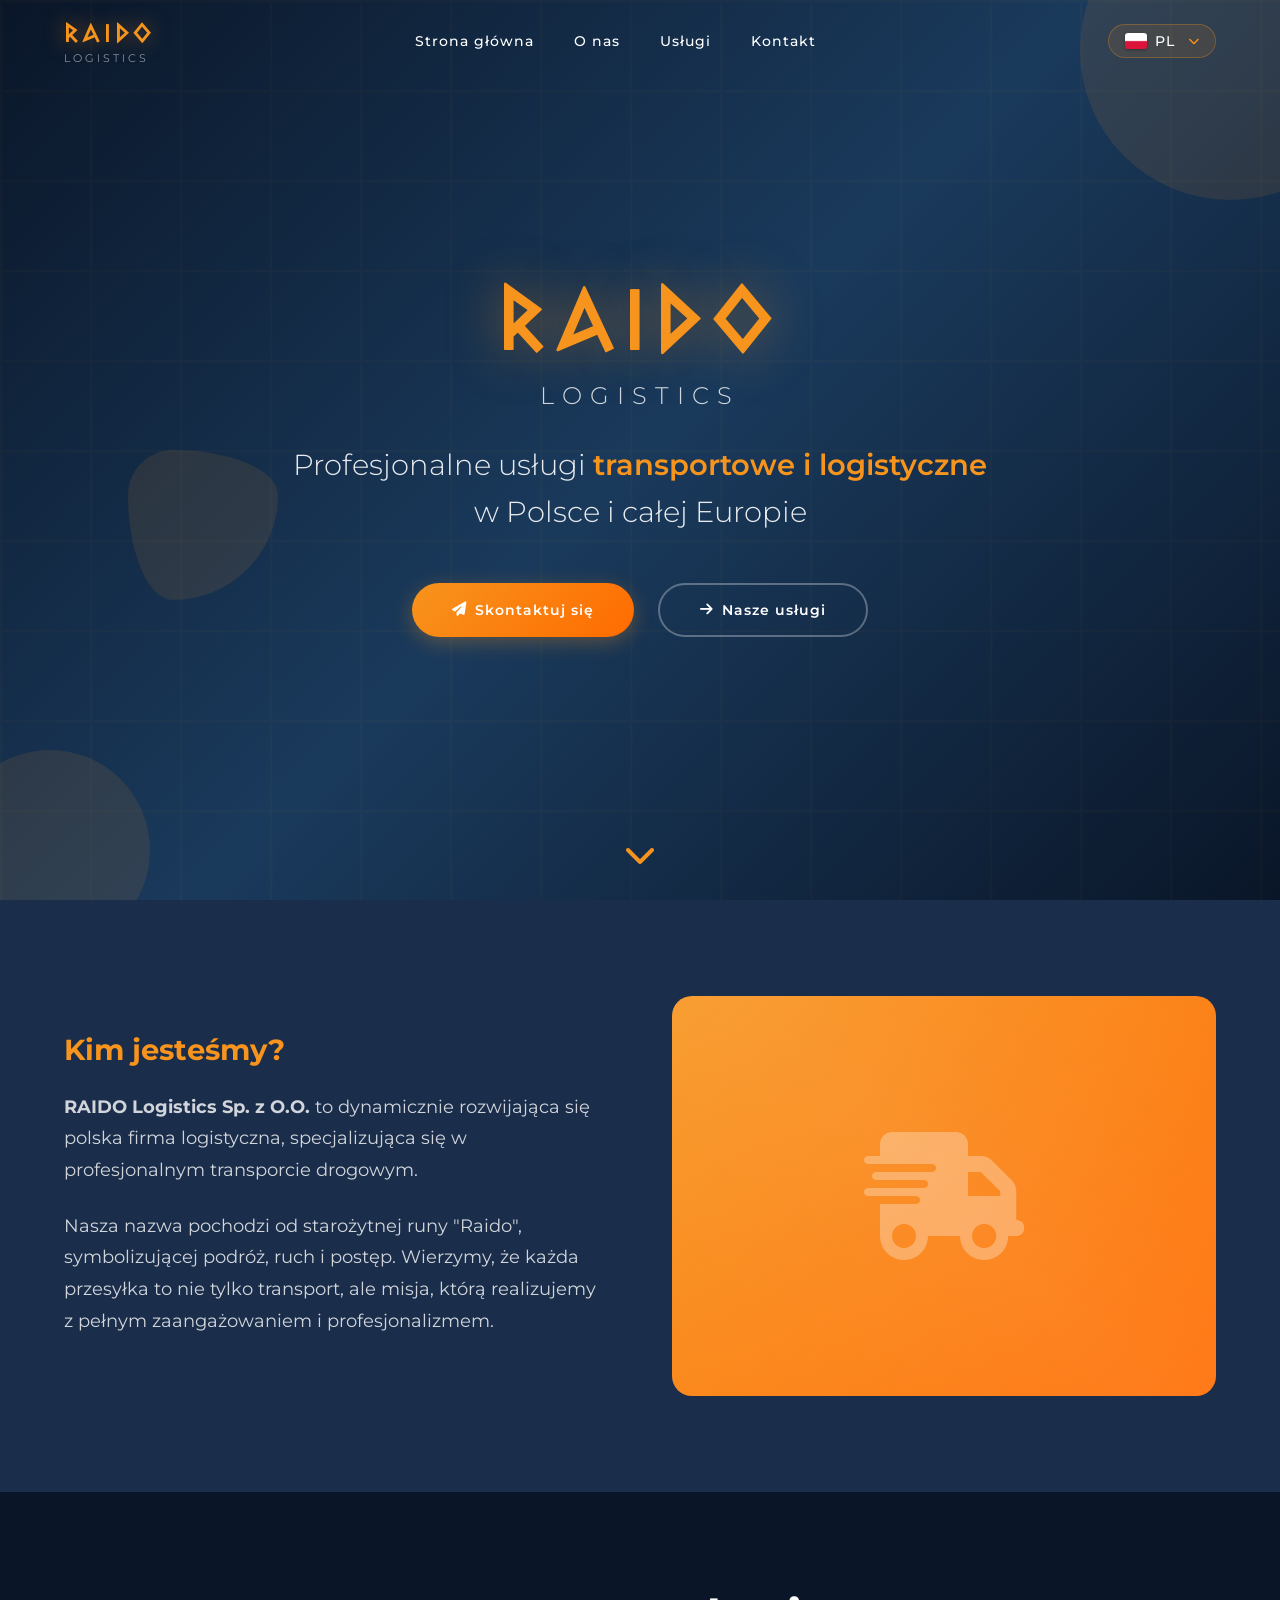
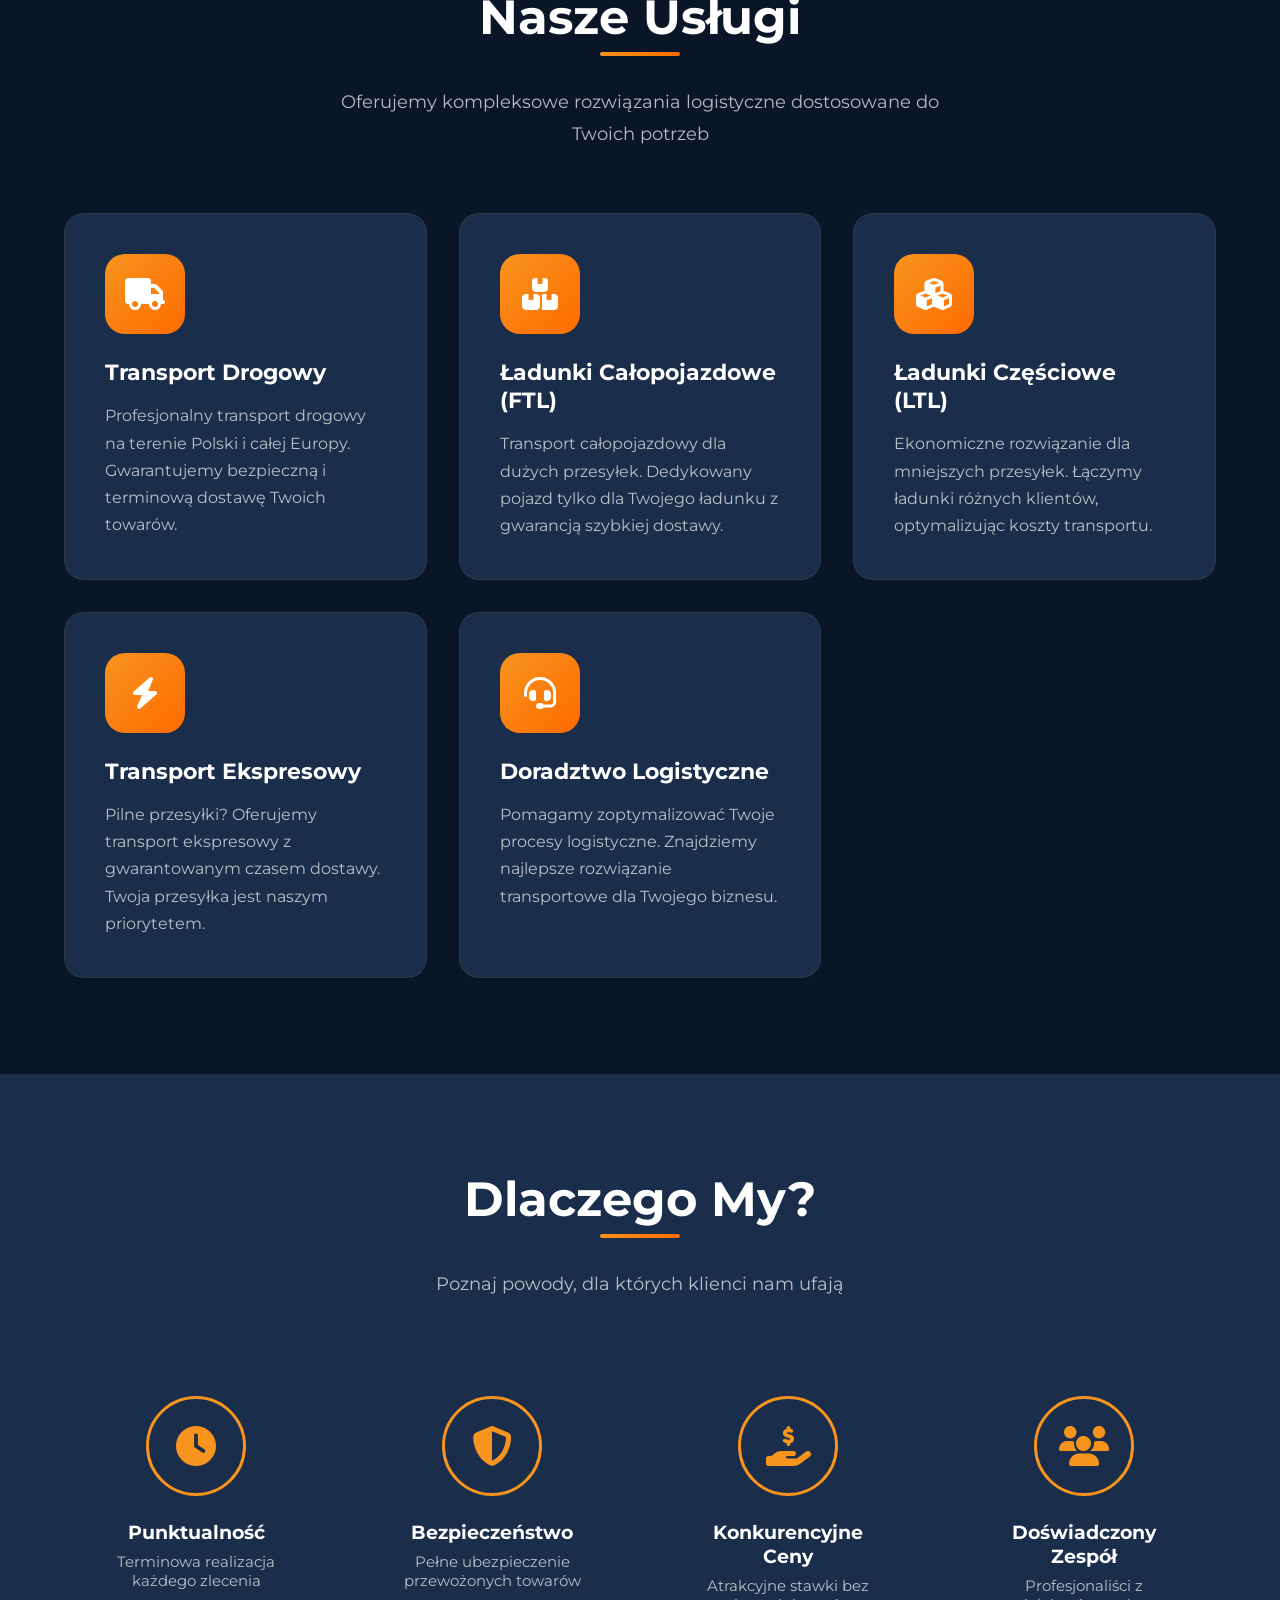
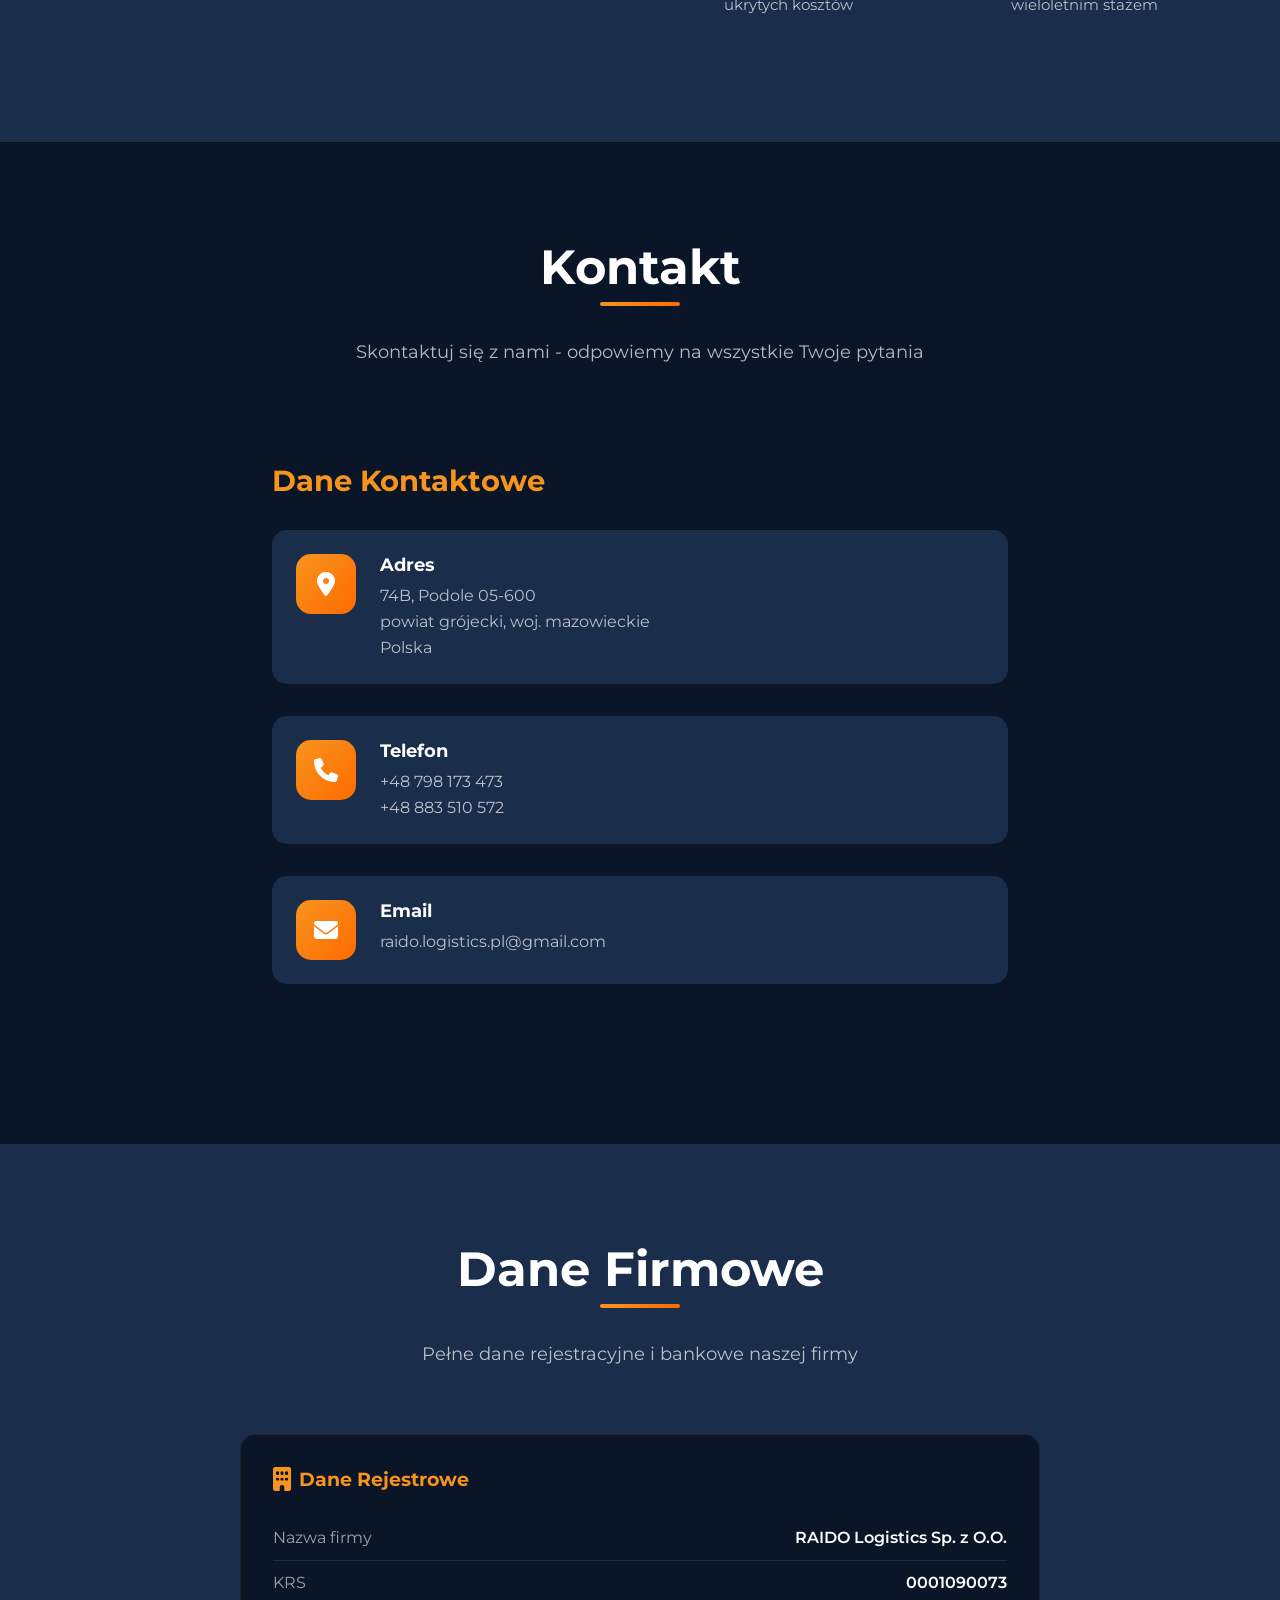
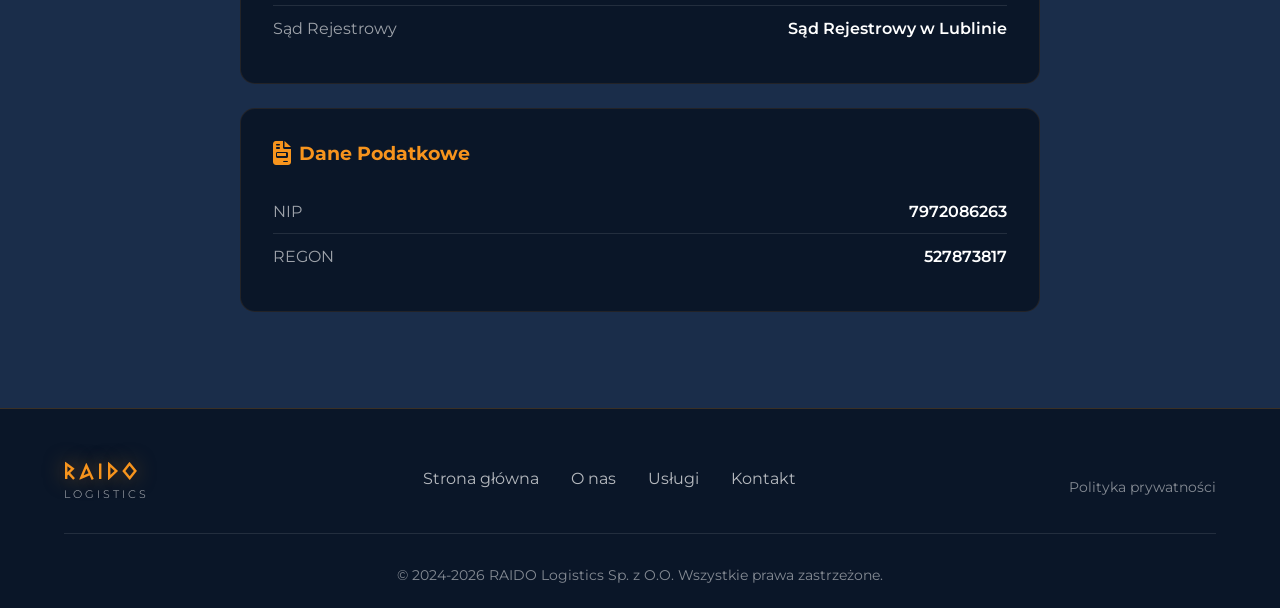
==== commit a9c1f593: "Add initial project files including 404 page, privacy policy, and favicon; set up .gitignore and sit" ====
--- a/index.html
+++ b/index.html
@@ -75,6 +75,14 @@
     <link rel="stylesheet" href="css/fontawesome.min.css" />
 
     <style>
+      /* Elektrakution Font */
+      @font-face {
+        font-family: "Elektrakution";
+        src: url("fonts/Elektrakution-Regular.ttf") format("truetype");
+        font-weight: normal;
+        font-style: normal;
+        font-display: swap;
+      }
 
       /* Montserrat (self-hosted) */
       @font-face {
@@ -321,7 +329,7 @@
       }
 
       .preloader-logo {
-        font-family: "Orbitron", monospace;
+        font-family: "Elektrakution", "Orbitron", monospace;
         font-size: 3rem;
         font-weight: normal;
         color: var(--accent);
@@ -371,7 +379,7 @@
       }
 
       .logo-main {
-        font-family: "Orbitron", monospace;
+        font-family: "Elektrakution", "Orbitron", monospace;
         font-size: 1.8rem;
         font-weight: normal;
         color: var(--accent);
@@ -706,7 +714,7 @@
       }
 
       .hero-logo-text {
-        font-family: "Orbitron", monospace;
+        font-family: "Elektrakution", "Orbitron", monospace;
         font-size: clamp(3rem, 10vw, 6rem);
         font-weight: normal;
         color: var(--accent);
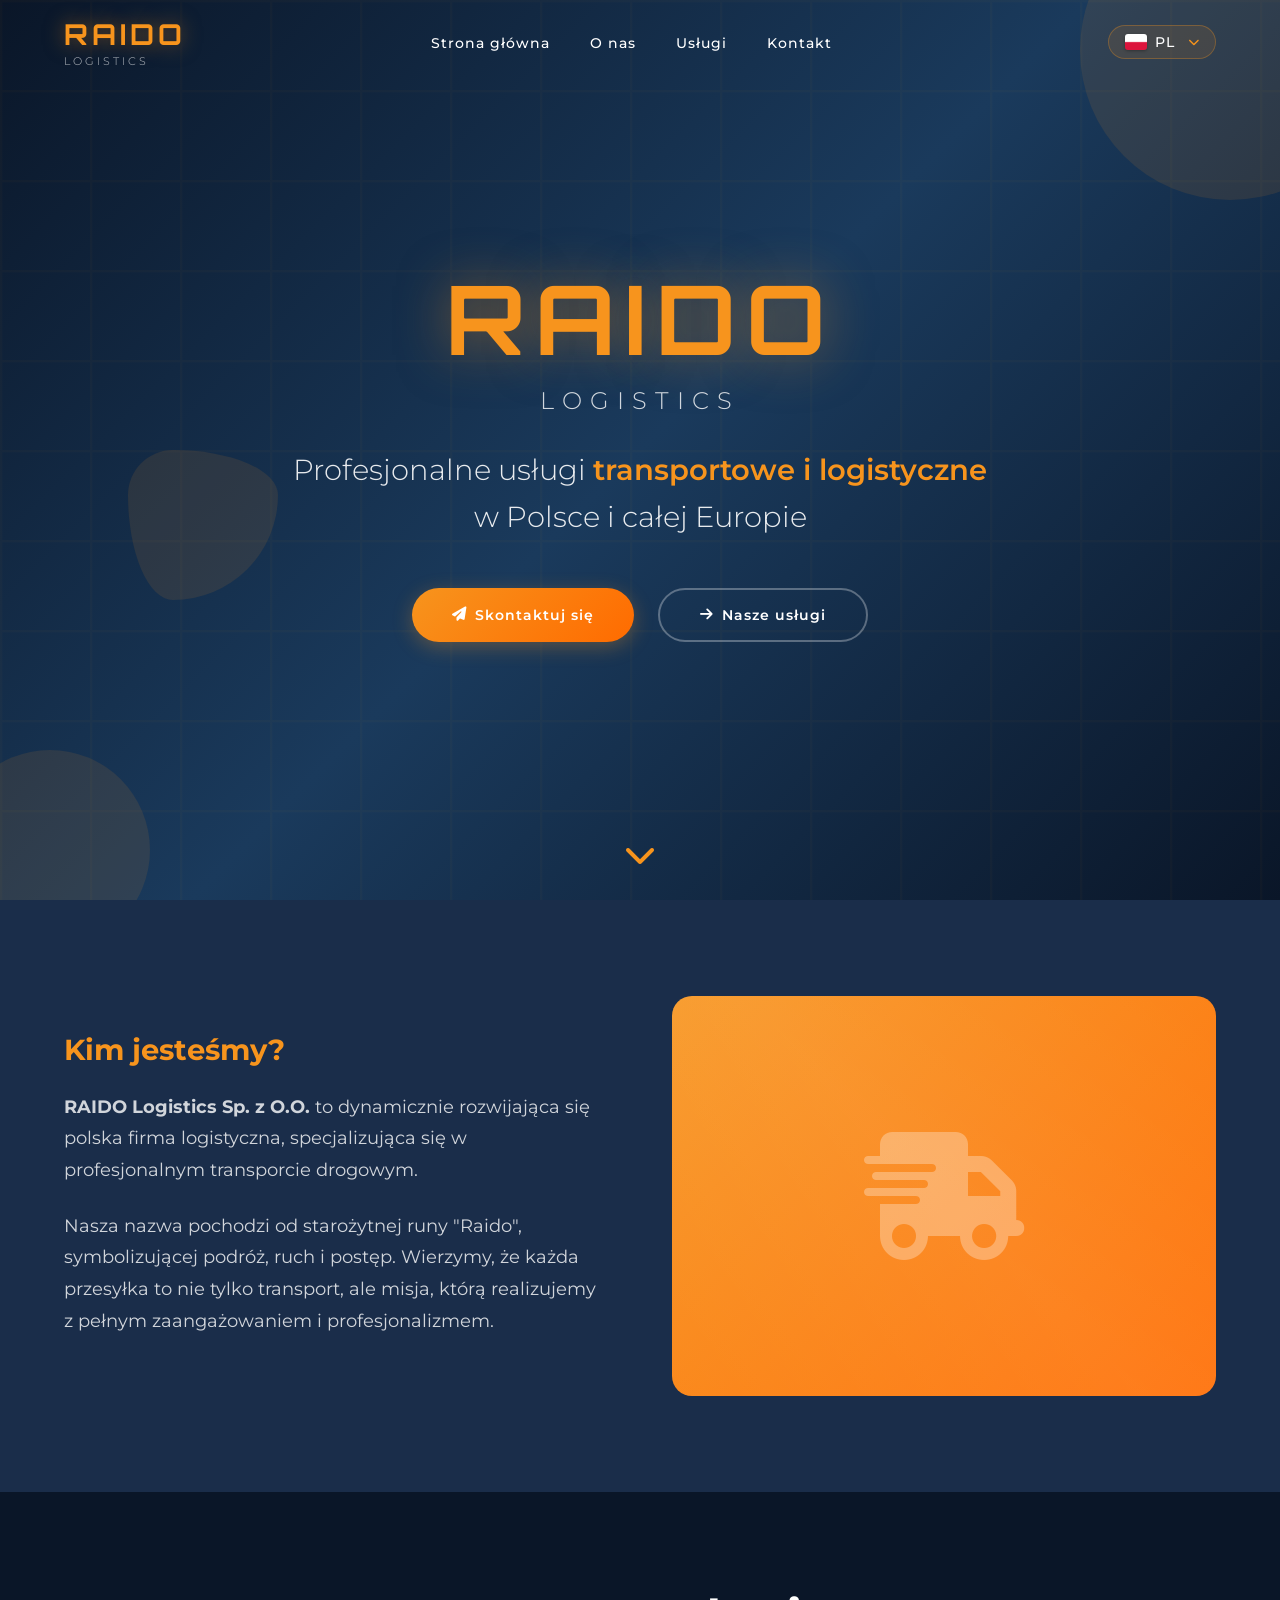
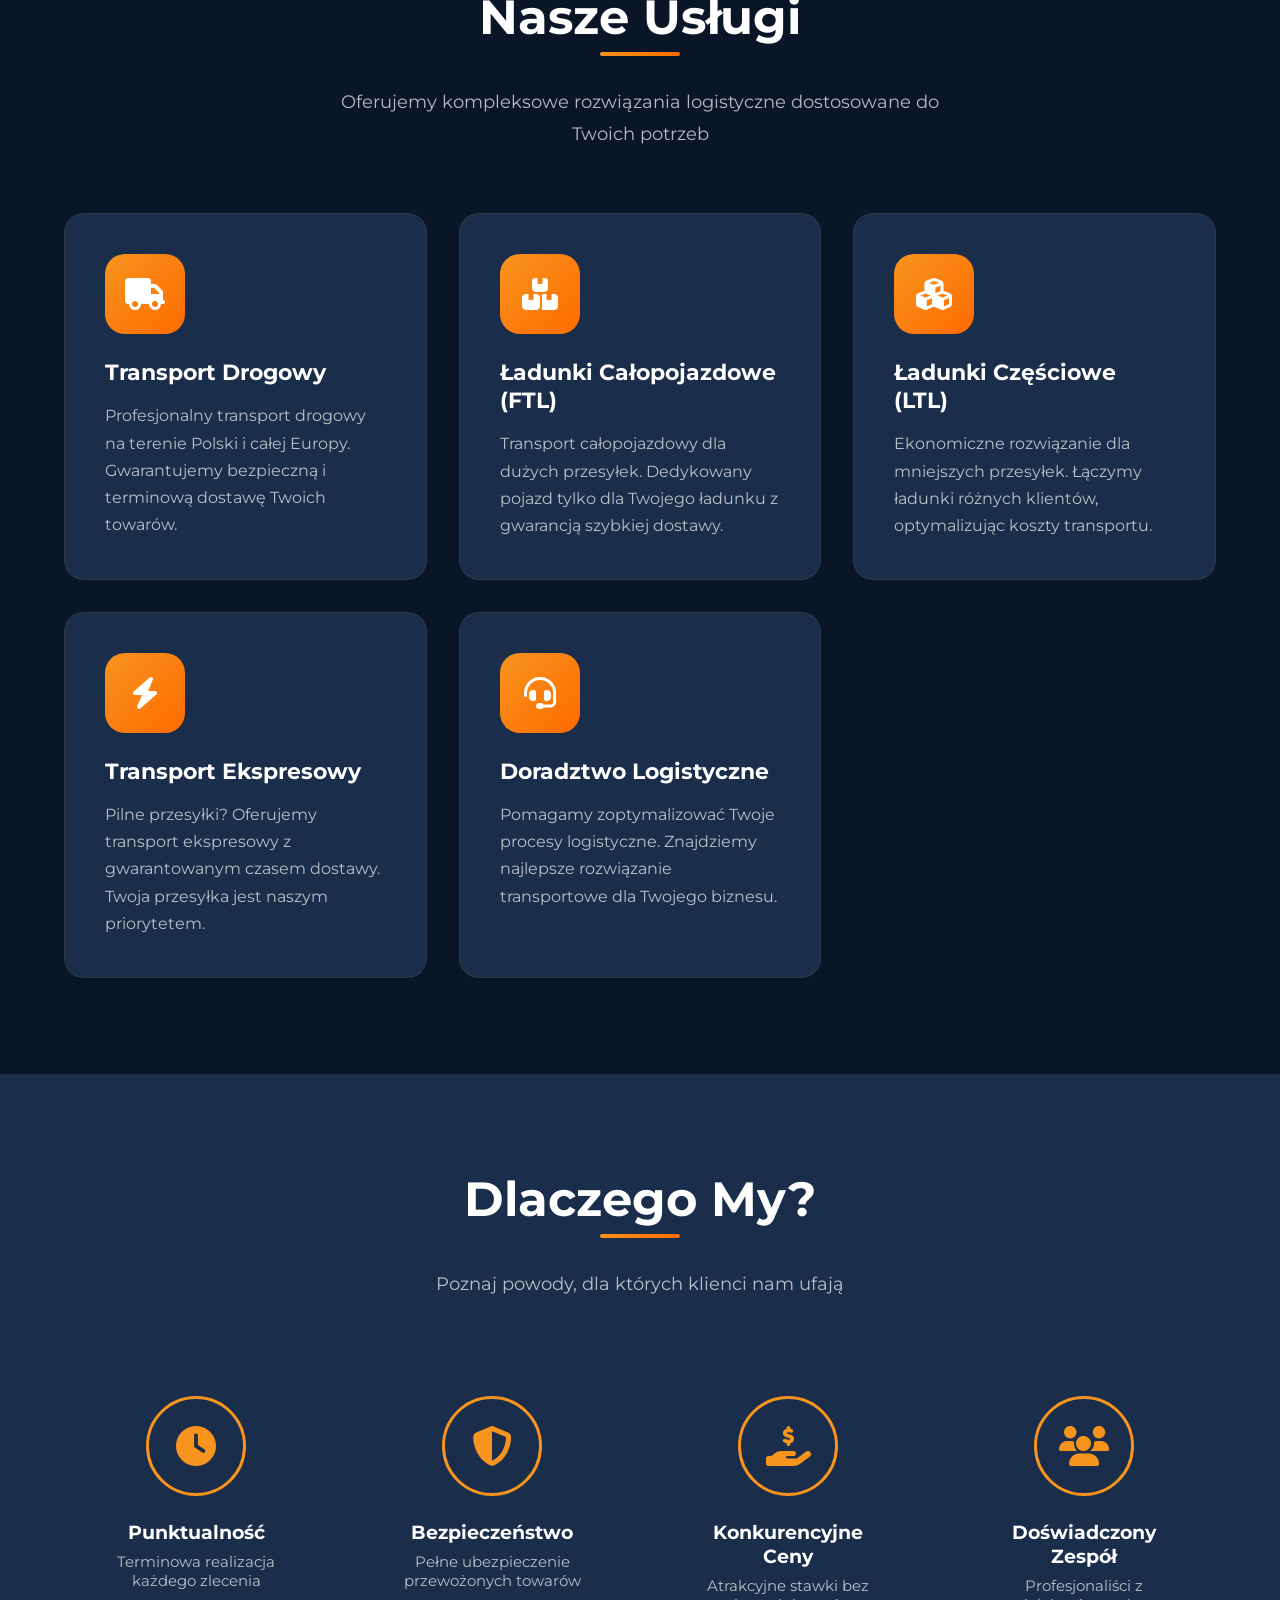
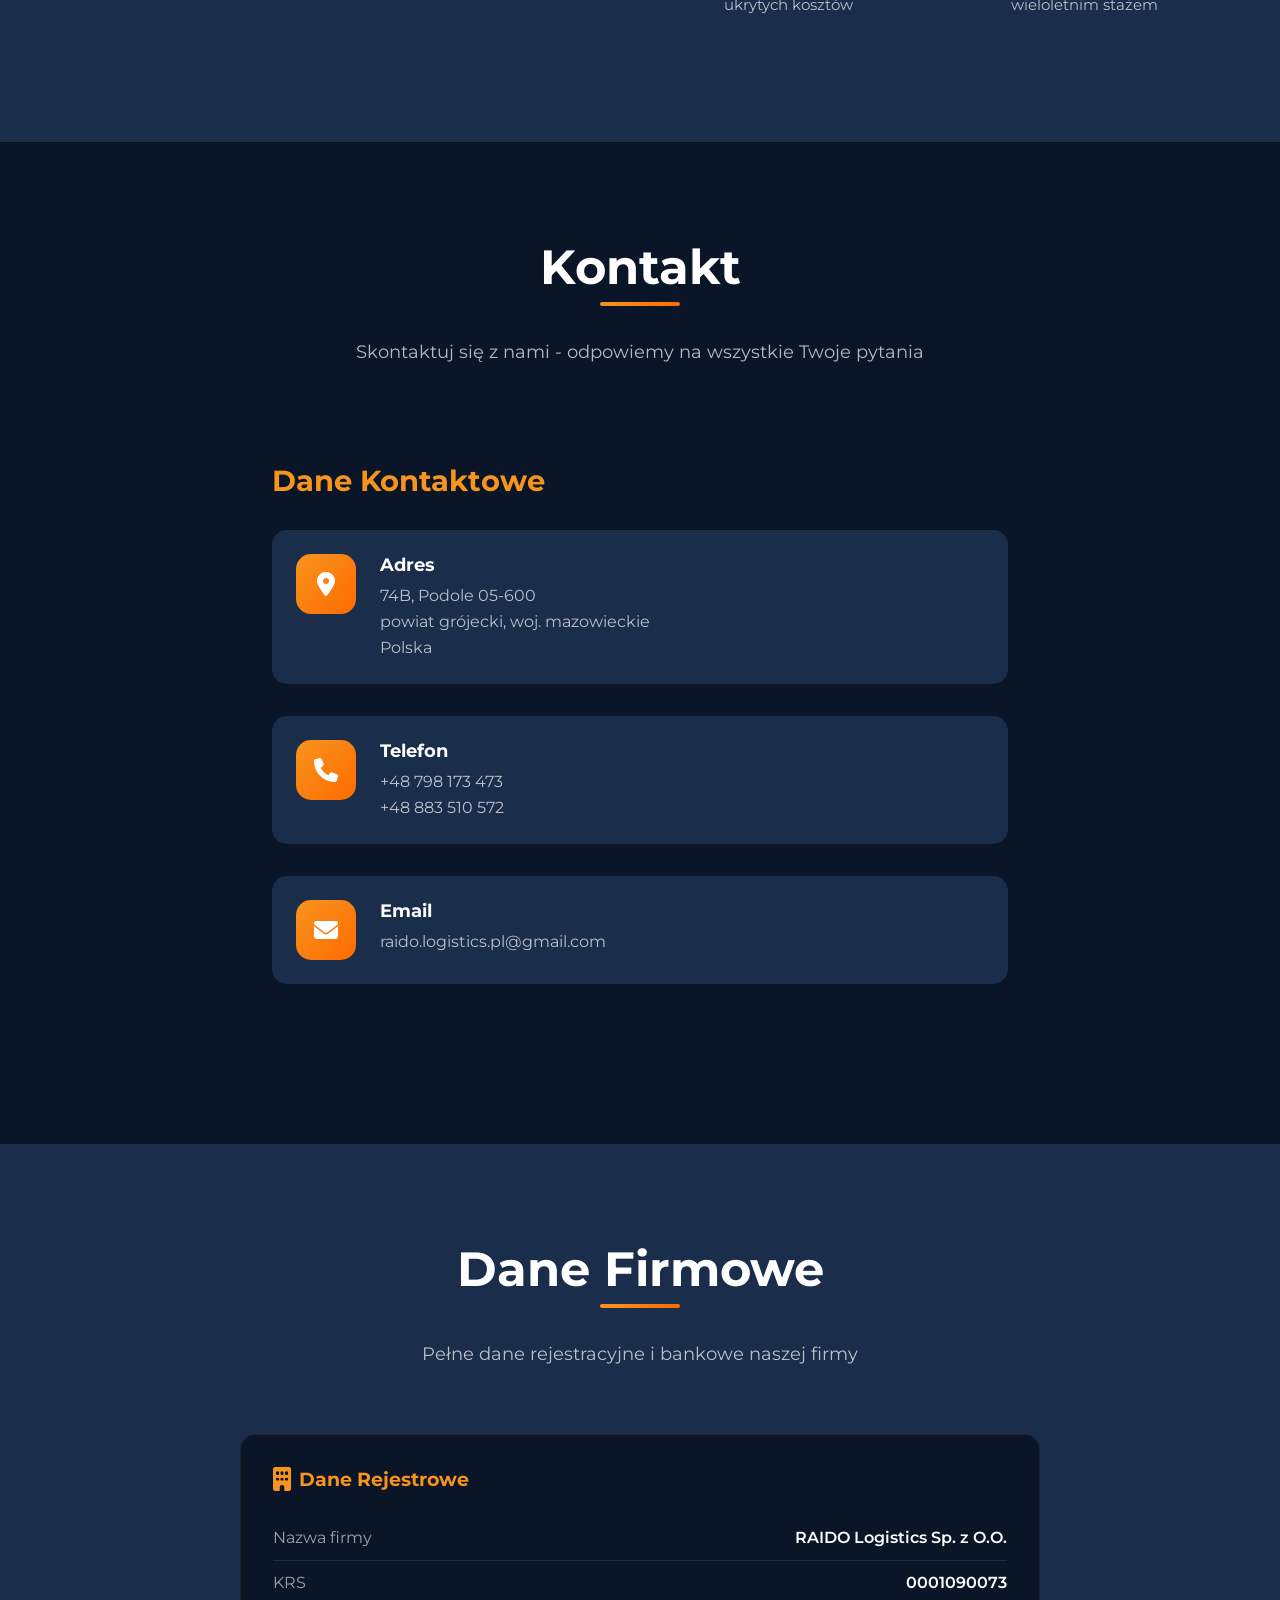
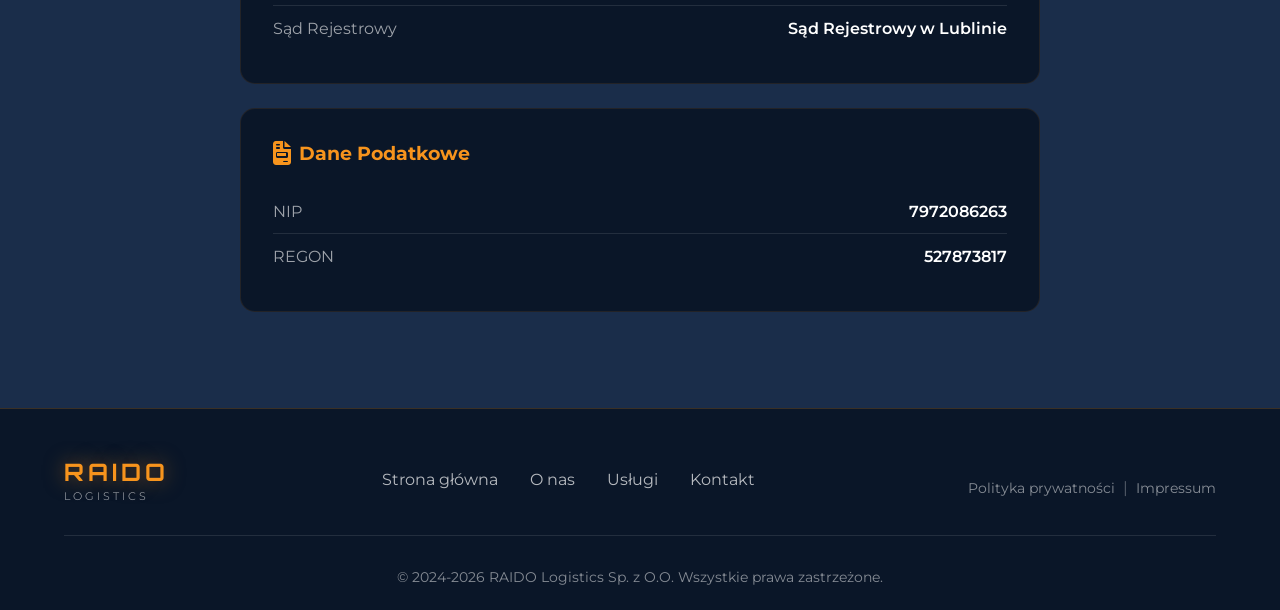
==== commit 82ed1f01: "Enhance 404 page with multilingual support and update index.html with Content Security Policy and st" ====
--- a/index.html
+++ b/index.html
@@ -62,7 +62,7 @@
     <link
       rel="icon"
       type="image/png"
-      sizes="32x32"
+      sizes="96x96"
       href="assets/favicon-96x96.png"
     />
     <link
@@ -71,18 +71,50 @@
       href="assets/apple-touch-icon.png"
     />
 
+    <!-- Content Security Policy -->
+    <meta
+      http-equiv="Content-Security-Policy"
+      content="default-src 'self'; style-src 'self' 'unsafe-inline'; script-src 'self' 'unsafe-inline'; img-src 'self' data:;"
+    />
+
+    <!-- Structured Data (Schema.org) -->
+    <script type="application/ld+json">
+      {
+        "@context": "https://schema.org",
+        "@type": "TransportCompany",
+        "name": "RAIDO Logistics Sp. z O.O.",
+        "url": "https://www.raidologistics.pl",
+        "logo": "https://www.raidologistics.pl/assets/og-image.png",
+        "description": "Profesjonalne usługi logistyczne i transportowe w Polsce i Europie. FTL, LTL, transport ekspresowy.",
+        "address": {
+          "@type": "PostalAddress",
+          "streetAddress": "74B, Podole",
+          "postalCode": "05-600",
+          "addressRegion": "mazowieckie",
+          "addressCountry": "PL"
+        },
+        "telephone": ["+48798173473", "+48883510572"],
+        "email": "raido.logistics.pl@gmail.com",
+        "sameAs": [],
+        "areaServed": {
+          "@type": "GeoCircle",
+          "geoMidpoint": {
+            "@type": "GeoCoordinates",
+            "latitude": 51.9,
+            "longitude": 20.6
+          },
+          "geoRadius": "3000 km"
+        },
+        "knowsLanguage": ["pl", "en", "de"],
+        "taxID": "7972086263",
+        "legalName": "RAIDO Logistics Sp. z O.O."
+      }
+    </script>
+
     <!-- Font Awesome (self-hosted) -->
     <link rel="stylesheet" href="css/fontawesome.min.css" />
 
     <style>
-      /* Elektrakution Font */
-      @font-face {
-        font-family: "Elektrakution";
-        src: url("fonts/Elektrakution-Regular.ttf") format("truetype");
-        font-weight: normal;
-        font-style: normal;
-        font-display: swap;
-      }
 
       /* Montserrat (self-hosted) */
       @font-face {
@@ -329,7 +361,7 @@
       }
 
       .preloader-logo {
-        font-family: "Elektrakution", "Orbitron", monospace;
+        font-family: "Orbitron", monospace;
         font-size: 3rem;
         font-weight: normal;
         color: var(--accent);
@@ -379,7 +411,7 @@
       }
 
       .logo-main {
-        font-family: "Elektrakution", "Orbitron", monospace;
+        font-family: "Orbitron", monospace;
         font-size: 1.8rem;
         font-weight: normal;
         color: var(--accent);
@@ -714,7 +746,7 @@
       }
 
       .hero-logo-text {
-        font-family: "Elektrakution", "Orbitron", monospace;
+        font-family: "Orbitron", monospace;
         font-size: clamp(3rem, 10vw, 6rem);
         font-weight: normal;
         color: var(--accent);
@@ -1183,52 +1215,6 @@
         color: var(--accent);
       }
 
-      .contact-form-wrapper {
-        background: var(--primary-light);
-        padding: 3rem;
-        border-radius: 20px;
-      }
-
-      .contact-form h3 {
-        font-size: 1.5rem;
-        margin-bottom: 2rem;
-      }
-
-      .form-group {
-        margin-bottom: 1.5rem;
-      }
-
-      .form-group label {
-        display: block;
-        margin-bottom: 0.5rem;
-        font-weight: 500;
-        color: rgba(255, 255, 255, 0.8);
-      }
-
-      .form-group input,
-      .form-group textarea {
-        width: 100%;
-        padding: 1rem 1.5rem;
-        background: var(--primary);
-        border: 2px solid transparent;
-        border-radius: 10px;
-        color: var(--text-light);
-        font-family: inherit;
-        font-size: 1rem;
-        transition: border-color 0.3s;
-      }
-
-      .form-group input:focus,
-      .form-group textarea:focus {
-        outline: none;
-        border-color: var(--accent);
-      }
-
-      .form-group textarea {
-        min-height: 150px;
-        resize: vertical;
-      }
-
       /* Company Details Section */
       .company-details {
         background: var(--primary-light);
@@ -1286,7 +1272,8 @@
         font-weight: 600;
         color: var(--text-light);
         text-align: right;
-        word-break: break-all;
+        overflow-wrap: break-word;
+        word-break: break-word;
       }
 
       /* Footer */
@@ -1327,6 +1314,10 @@
 
       .footer-legal {
         margin-top: 1rem;
+        display: flex;
+        align-items: center;
+        flex-wrap: wrap;
+        gap: 0;
       }
 
       .footer-legal a {
@@ -1612,7 +1603,7 @@
         </div>
         <div class="hero-content">
           <div class="hero-logo">
-            <div class="hero-logo-text">RAIDO</div>
+            <h1 class="hero-logo-text">RAIDO</h1>
             <div class="hero-logo-sub">LOGISTICS</div>
           </div>
           <p class="hero-tagline" data-i18n="hero.tagline">
@@ -1884,6 +1875,10 @@
           <a href="privacy.html" data-i18n="footer.privacy"
             >Polityka prywatności</a
           >
+          <span style="color: rgba(255,255,255,0.3); margin: 0 0.5rem;">|</span>
+          <a href="privacy.html#impressum" data-i18n="footer.impressum"
+            >Impressum</a
+          >
         </div>
       </div>
       <div class="footer-bottom">
@@ -1931,6 +1926,8 @@
         link.addEventListener("click", () => {
           navLinks.classList.remove("active");
           hamburger.classList.remove("active");
+          hamburger.setAttribute("aria-expanded", "false");
+          hamburger.setAttribute("aria-label", "Otwórz menu");
         });
       });
 
@@ -1962,13 +1959,23 @@
       // Smooth scroll for anchor links
       document.querySelectorAll('a[href^="#"]').forEach((anchor) => {
         anchor.addEventListener("click", function (e) {
-          e.preventDefault();
-          const target = document.querySelector(this.getAttribute("href"));
-          if (target) {
-            target.scrollIntoView({
-              behavior: "smooth",
-              block: "start",
-            });
+          const href = this.getAttribute("href");
+          if (!href || href === "#") {
+            e.preventDefault();
+            window.scrollTo({ top: 0, behavior: "smooth" });
+            return;
+          }
+          try {
+            const target = document.querySelector(href);
+            if (target) {
+              e.preventDefault();
+              target.scrollIntoView({
+                behavior: "smooth",
+                block: "start",
+              });
+            }
+          } catch (err) {
+            // Invalid selector, let the browser handle it
           }
         });
       });
@@ -2035,6 +2042,7 @@
           "footer.copyright":
             "© 2024-2026 RAIDO Logistics Sp. z O.O. Wszystkie prawa zastrzeżone.",
           "footer.privacy": "Polityka prywatności",
+          "footer.impressum": "Impressum",
         },
         en: {
           "nav.home": "Home",
@@ -2096,6 +2104,7 @@
           "footer.copyright":
             "© 2024-2026 RAIDO Logistics Sp. z O.O. All rights reserved.",
           "footer.privacy": "Privacy Policy",
+          "footer.impressum": "Impressum",
         },
         de: {
           "nav.home": "Startseite",
@@ -2158,6 +2167,7 @@
           "footer.copyright":
             "© 2024-2026 RAIDO Logistics Sp. z O.O. Alle Rechte vorbehalten.",
           "footer.privacy": "Datenschutzerklärung",
+          "footer.impressum": "Impressum",
         },
       };
 
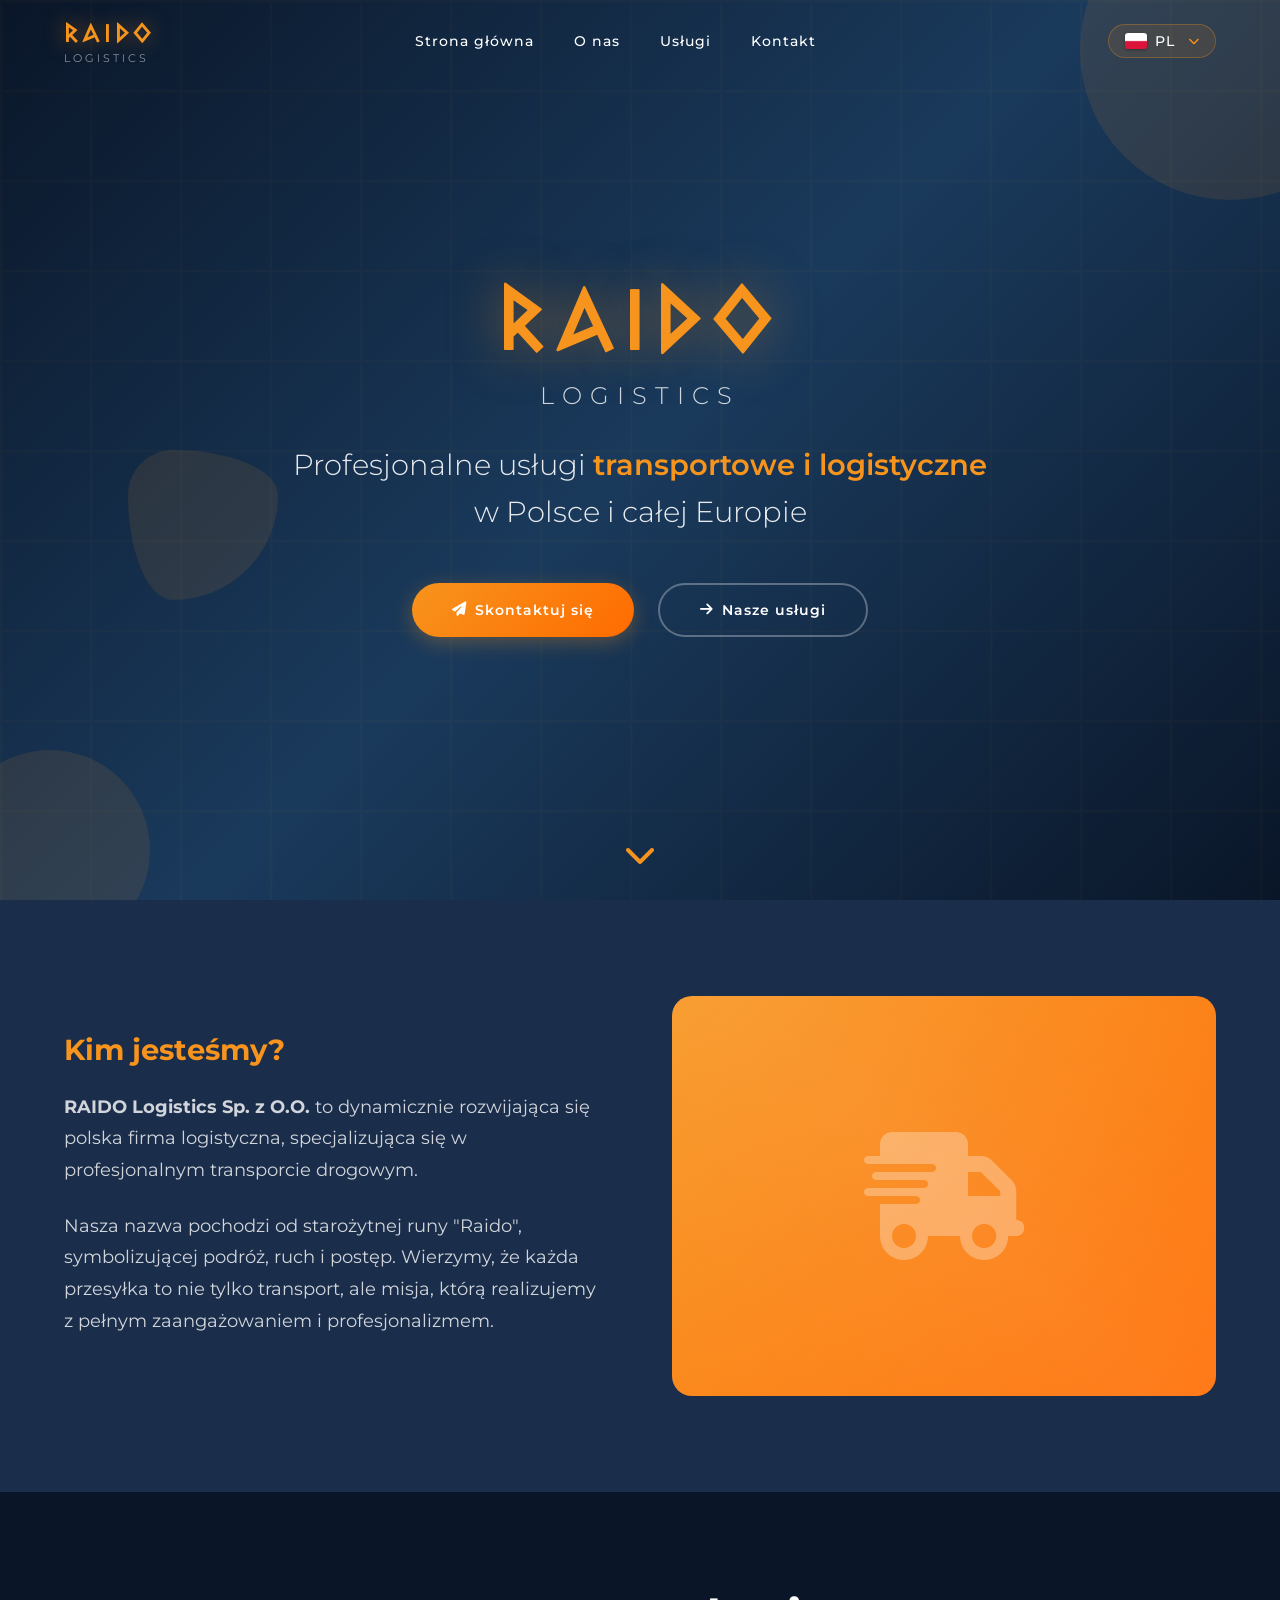
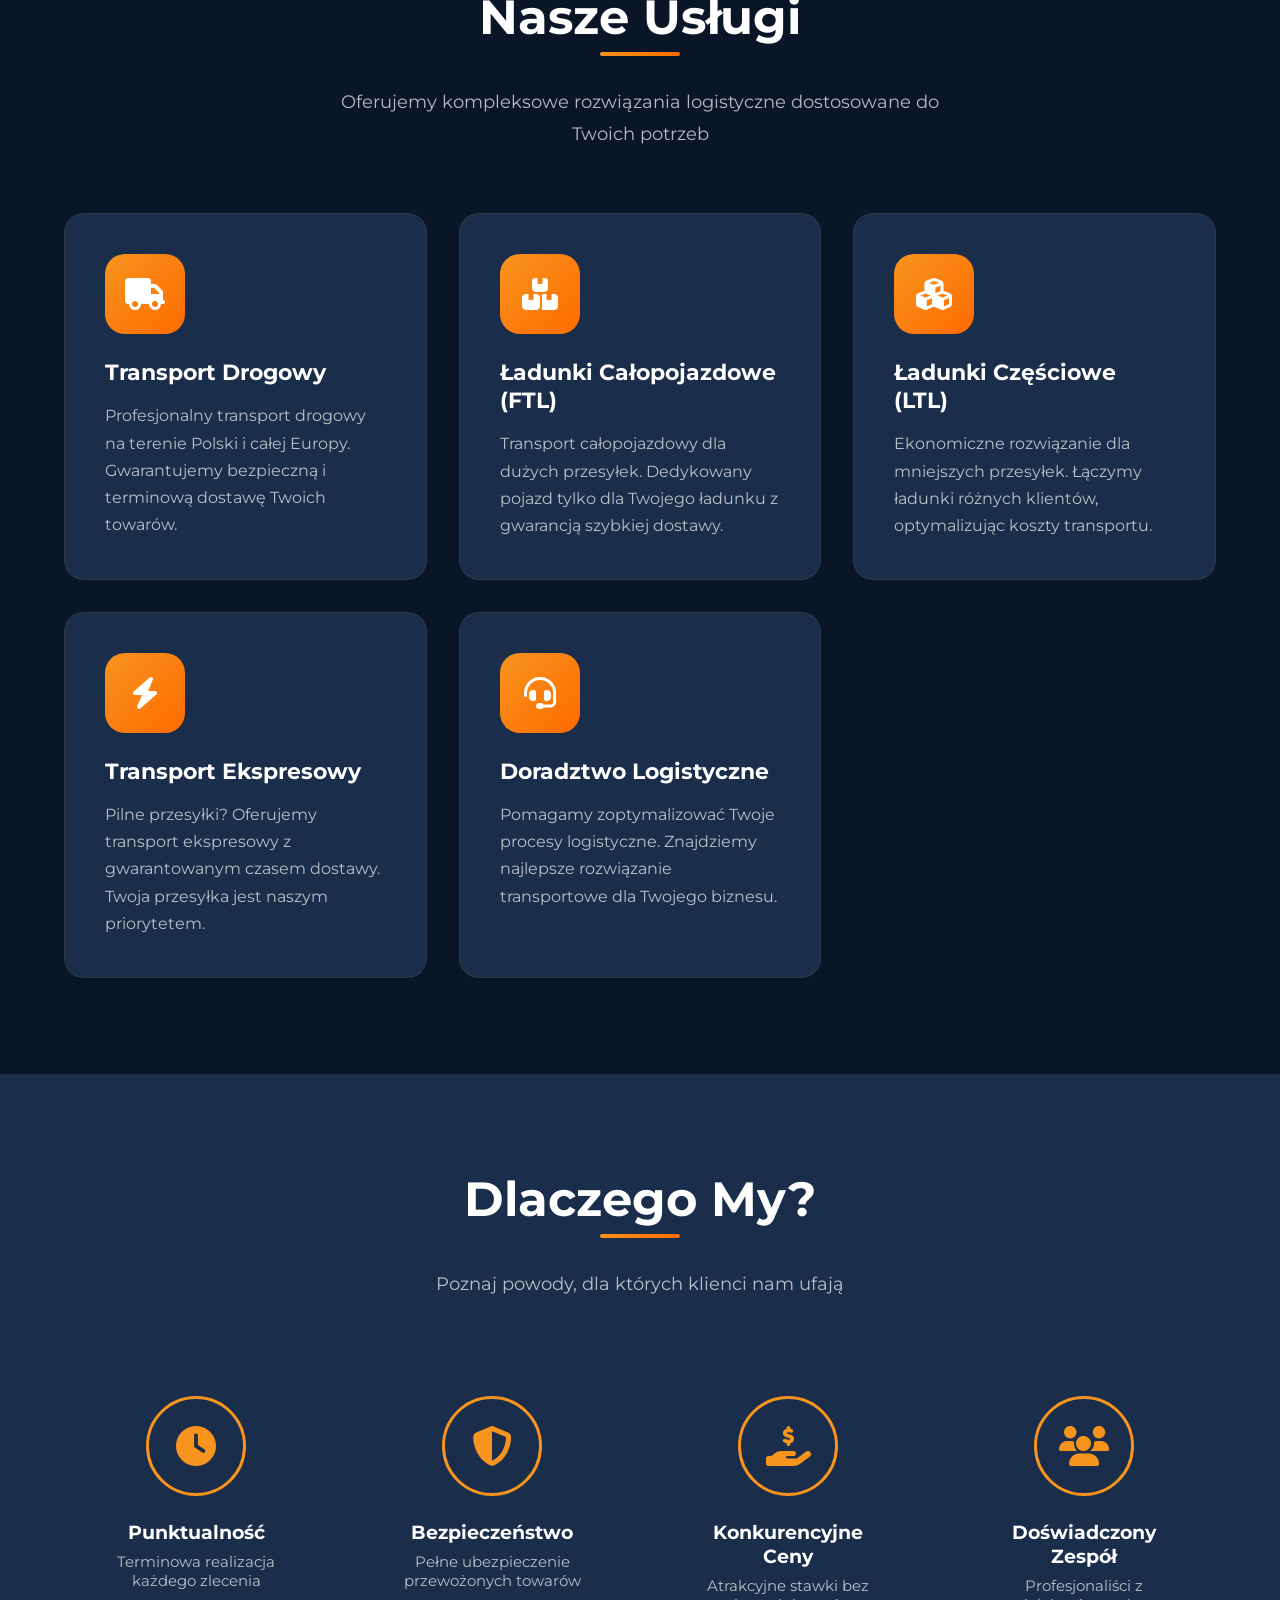
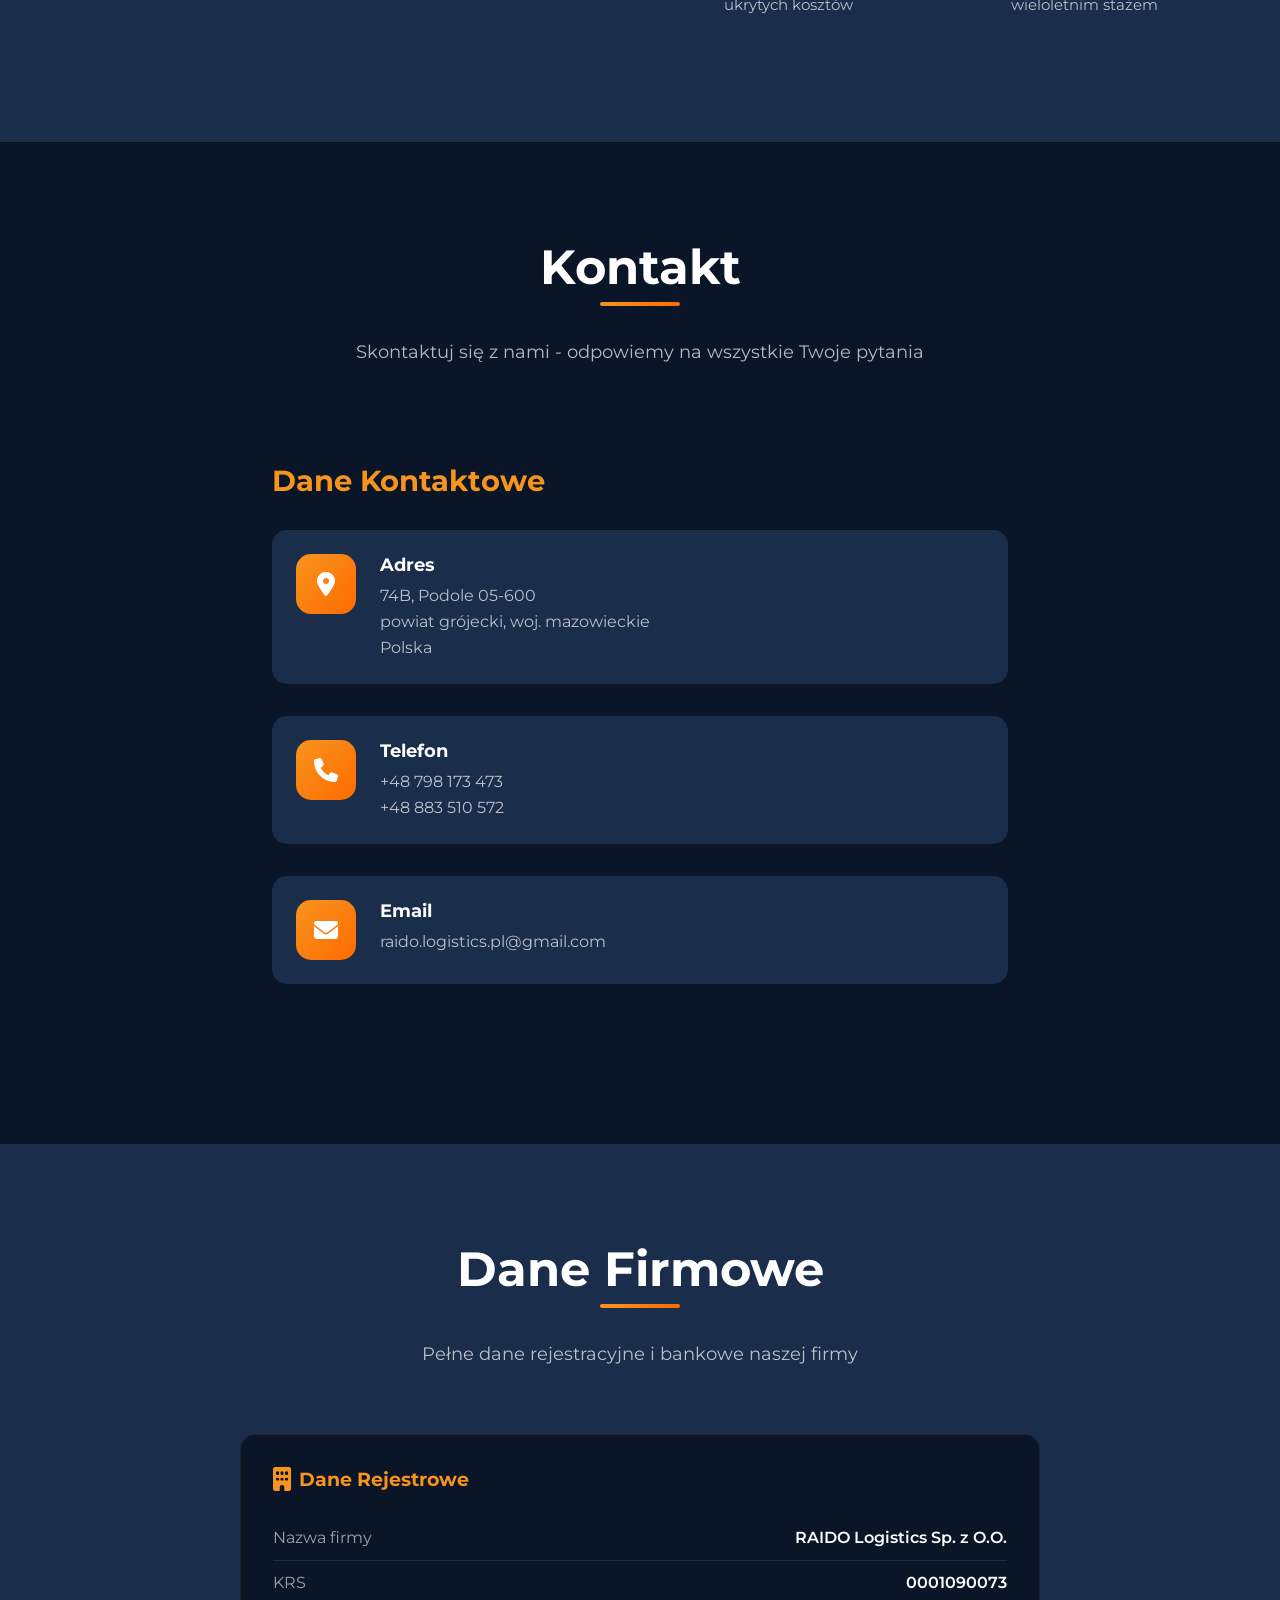
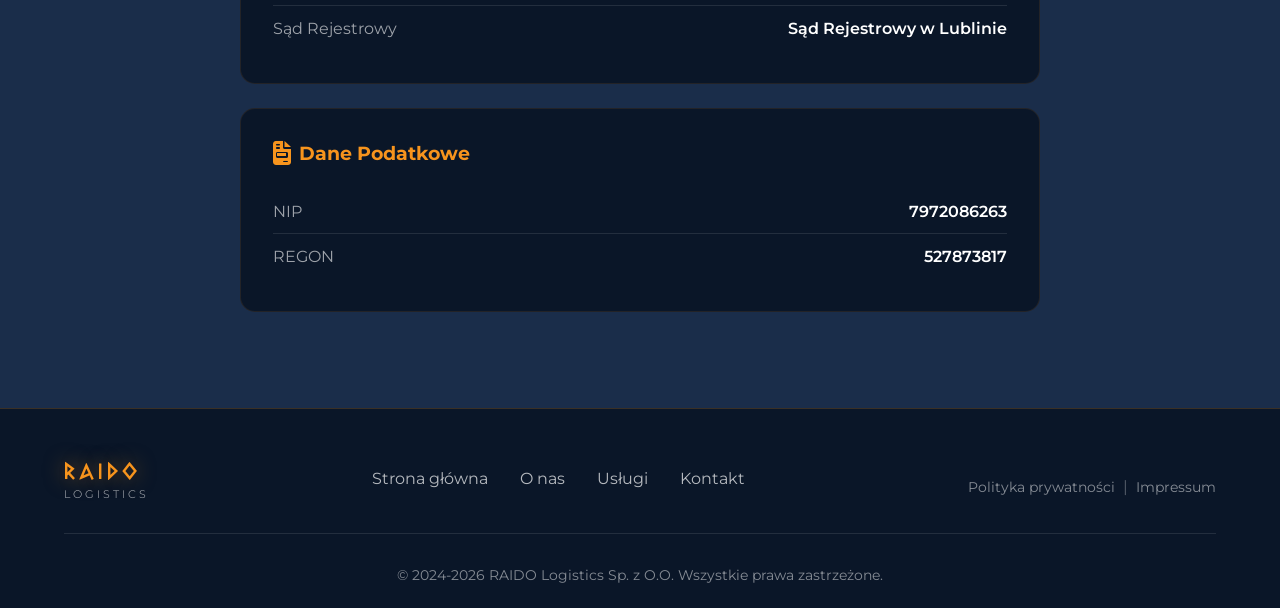
==== commit 92f64cc8: "Enhance 404 page with multilingual support and update index.html with Content Security Policy and st" ====
--- a/index.html
+++ b/index.html
@@ -115,6 +115,14 @@
     <link rel="stylesheet" href="css/fontawesome.min.css" />
 
     <style>
+      /* Elektrakution Font */
+      @font-face {
+        font-family: "Elektrakution";
+        src: url("fonts/Elektrakution-Regular.ttf") format("truetype");
+        font-weight: normal;
+        font-style: normal;
+        font-display: swap;
+      }
 
       /* Montserrat (self-hosted) */
       @font-face {
@@ -361,7 +369,7 @@
       }
 
       .preloader-logo {
-        font-family: "Orbitron", monospace;
+        font-family: "Elektrakution", "Orbitron", monospace;
         font-size: 3rem;
         font-weight: normal;
         color: var(--accent);
@@ -411,7 +419,7 @@
       }
 
       .logo-main {
-        font-family: "Orbitron", monospace;
+        font-family: "Elektrakution", "Orbitron", monospace;
         font-size: 1.8rem;
         font-weight: normal;
         color: var(--accent);
@@ -746,7 +754,7 @@
       }
 
       .hero-logo-text {
-        font-family: "Orbitron", monospace;
+        font-family: "Elektrakution", "Orbitron", monospace;
         font-size: clamp(3rem, 10vw, 6rem);
         font-weight: normal;
         color: var(--accent);
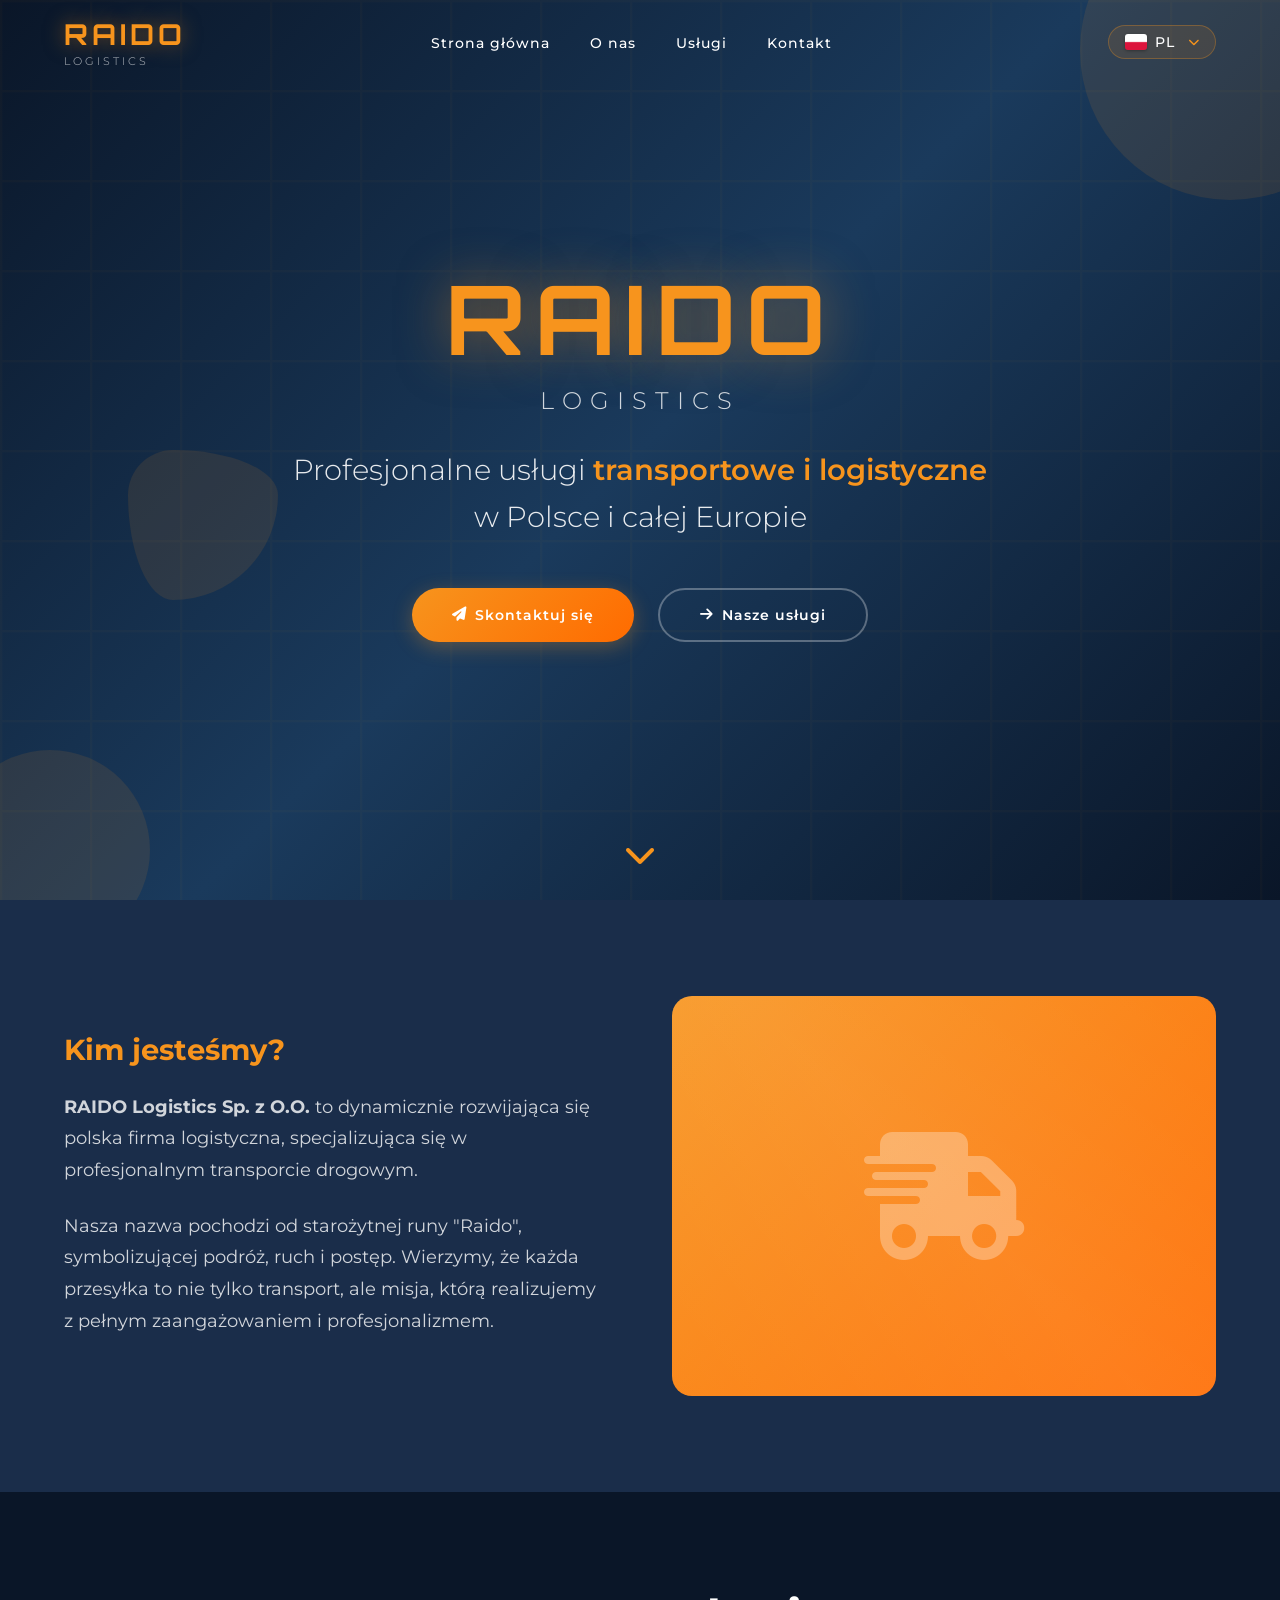
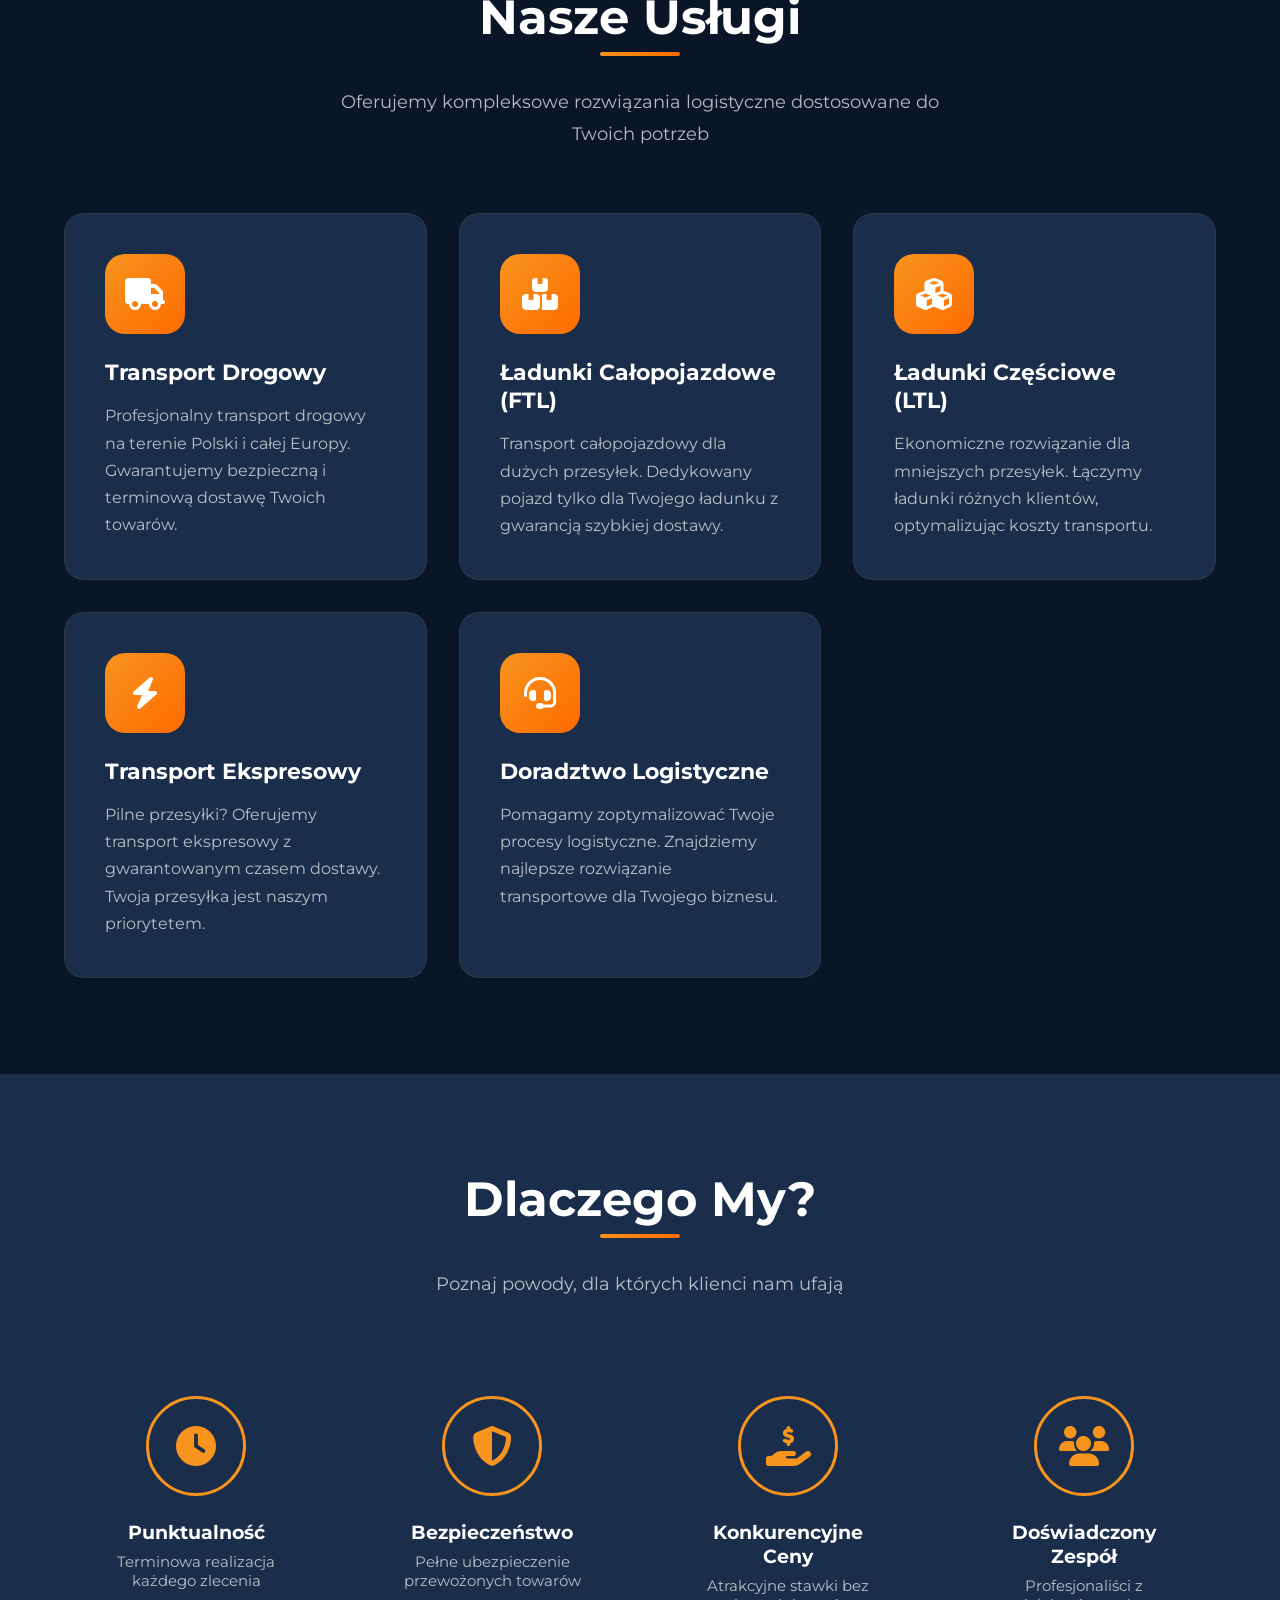
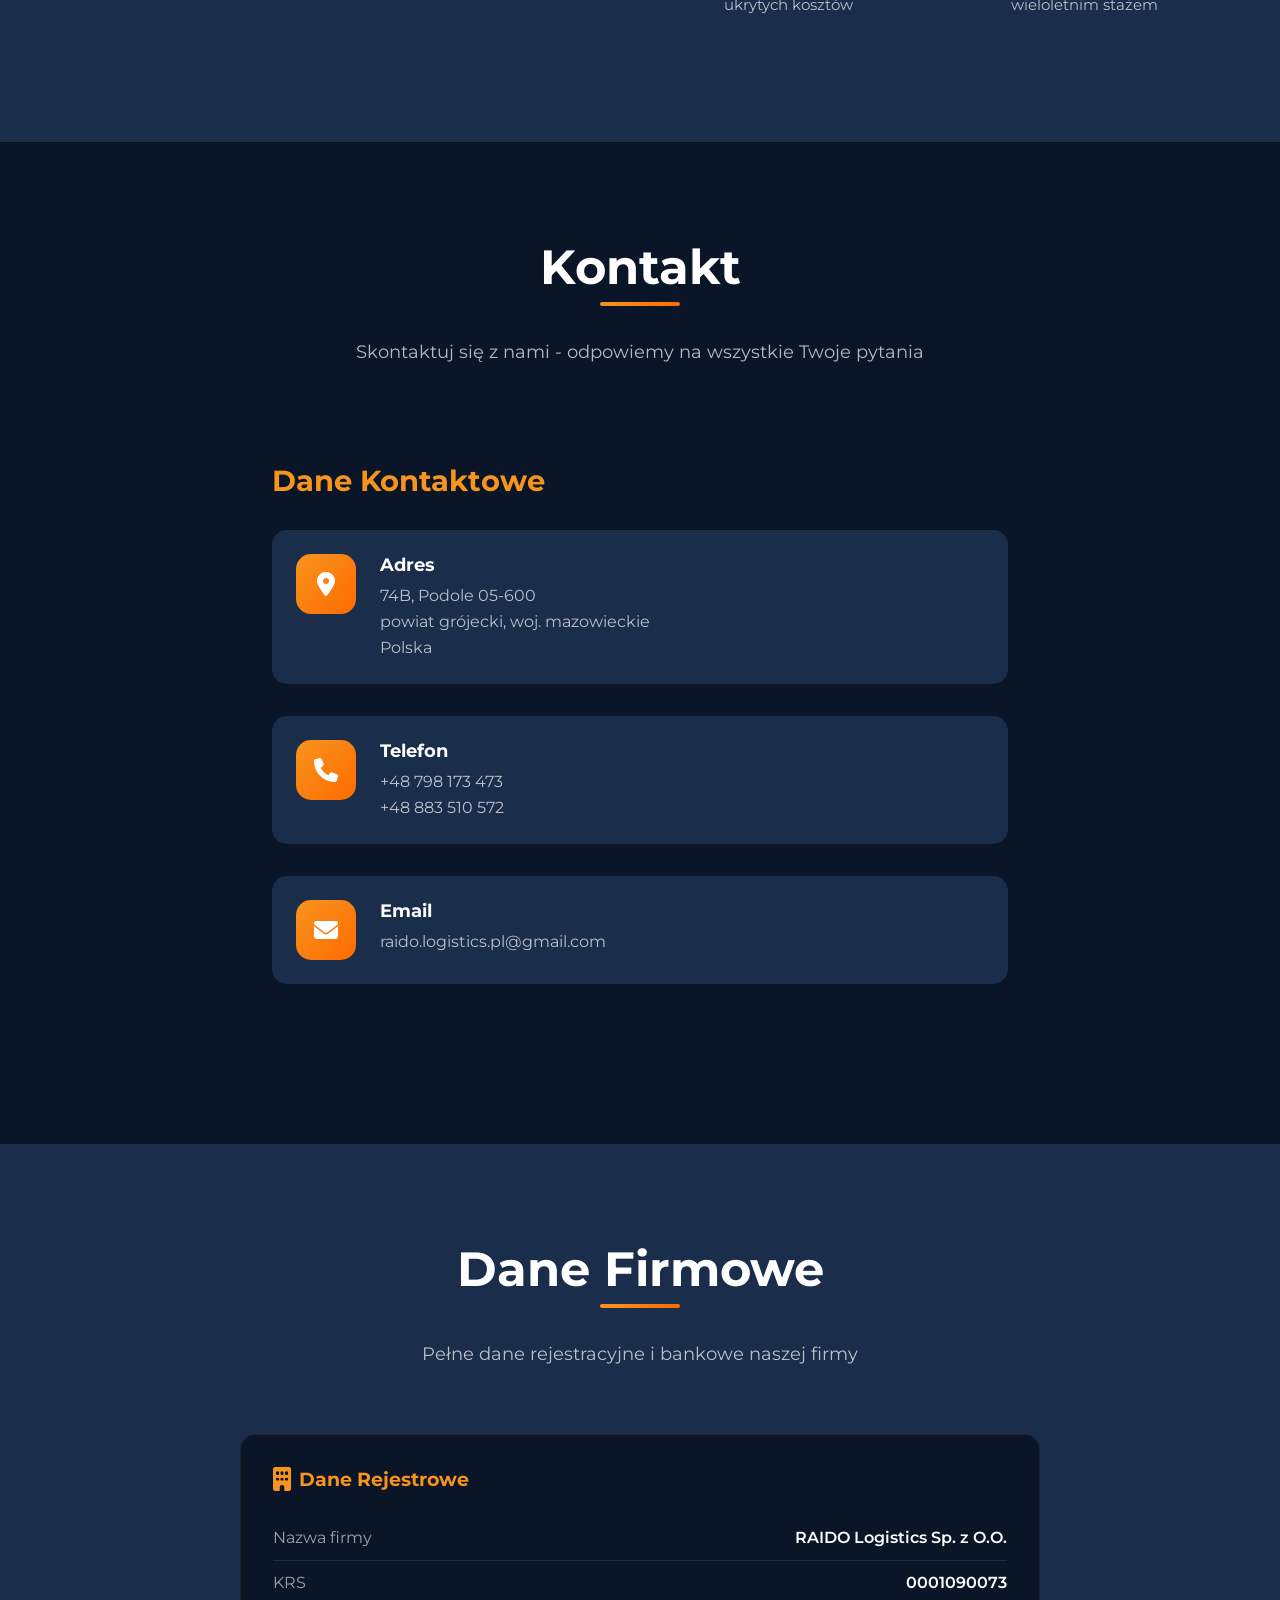
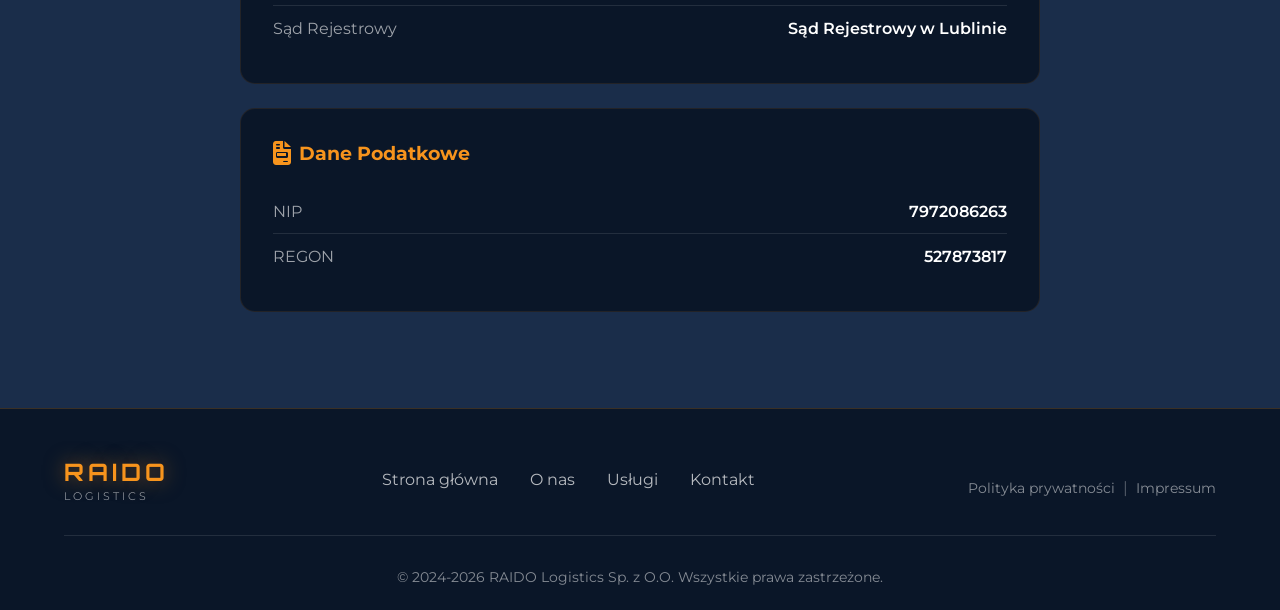
==== commit 4d3f542d: "fix" ====
--- a/index.html
+++ b/index.html
@@ -115,15 +115,6 @@
     <link rel="stylesheet" href="css/fontawesome.min.css" />
 
     <style>
-      /* Elektrakution Font */
-      @font-face {
-        font-family: "Elektrakution";
-        src: url("fonts/Elektrakution-Regular.ttf") format("truetype");
-        font-weight: normal;
-        font-style: normal;
-        font-display: swap;
-      }
-
       /* Montserrat (self-hosted) */
       @font-face {
         font-family: "Montserrat";
@@ -369,7 +360,7 @@
       }
 
       .preloader-logo {
-        font-family: "Elektrakution", "Orbitron", monospace;
+        font-family: "Orbitron", monospace;
         font-size: 3rem;
         font-weight: normal;
         color: var(--accent);
@@ -419,7 +410,7 @@
       }
 
       .logo-main {
-        font-family: "Elektrakution", "Orbitron", monospace;
+        font-family: "Orbitron", monospace;
         font-size: 1.8rem;
         font-weight: normal;
         color: var(--accent);
@@ -754,7 +745,7 @@
       }
 
       .hero-logo-text {
-        font-family: "Elektrakution", "Orbitron", monospace;
+        font-family: "Orbitron", monospace;
         font-size: clamp(3rem, 10vw, 6rem);
         font-weight: normal;
         color: var(--accent);
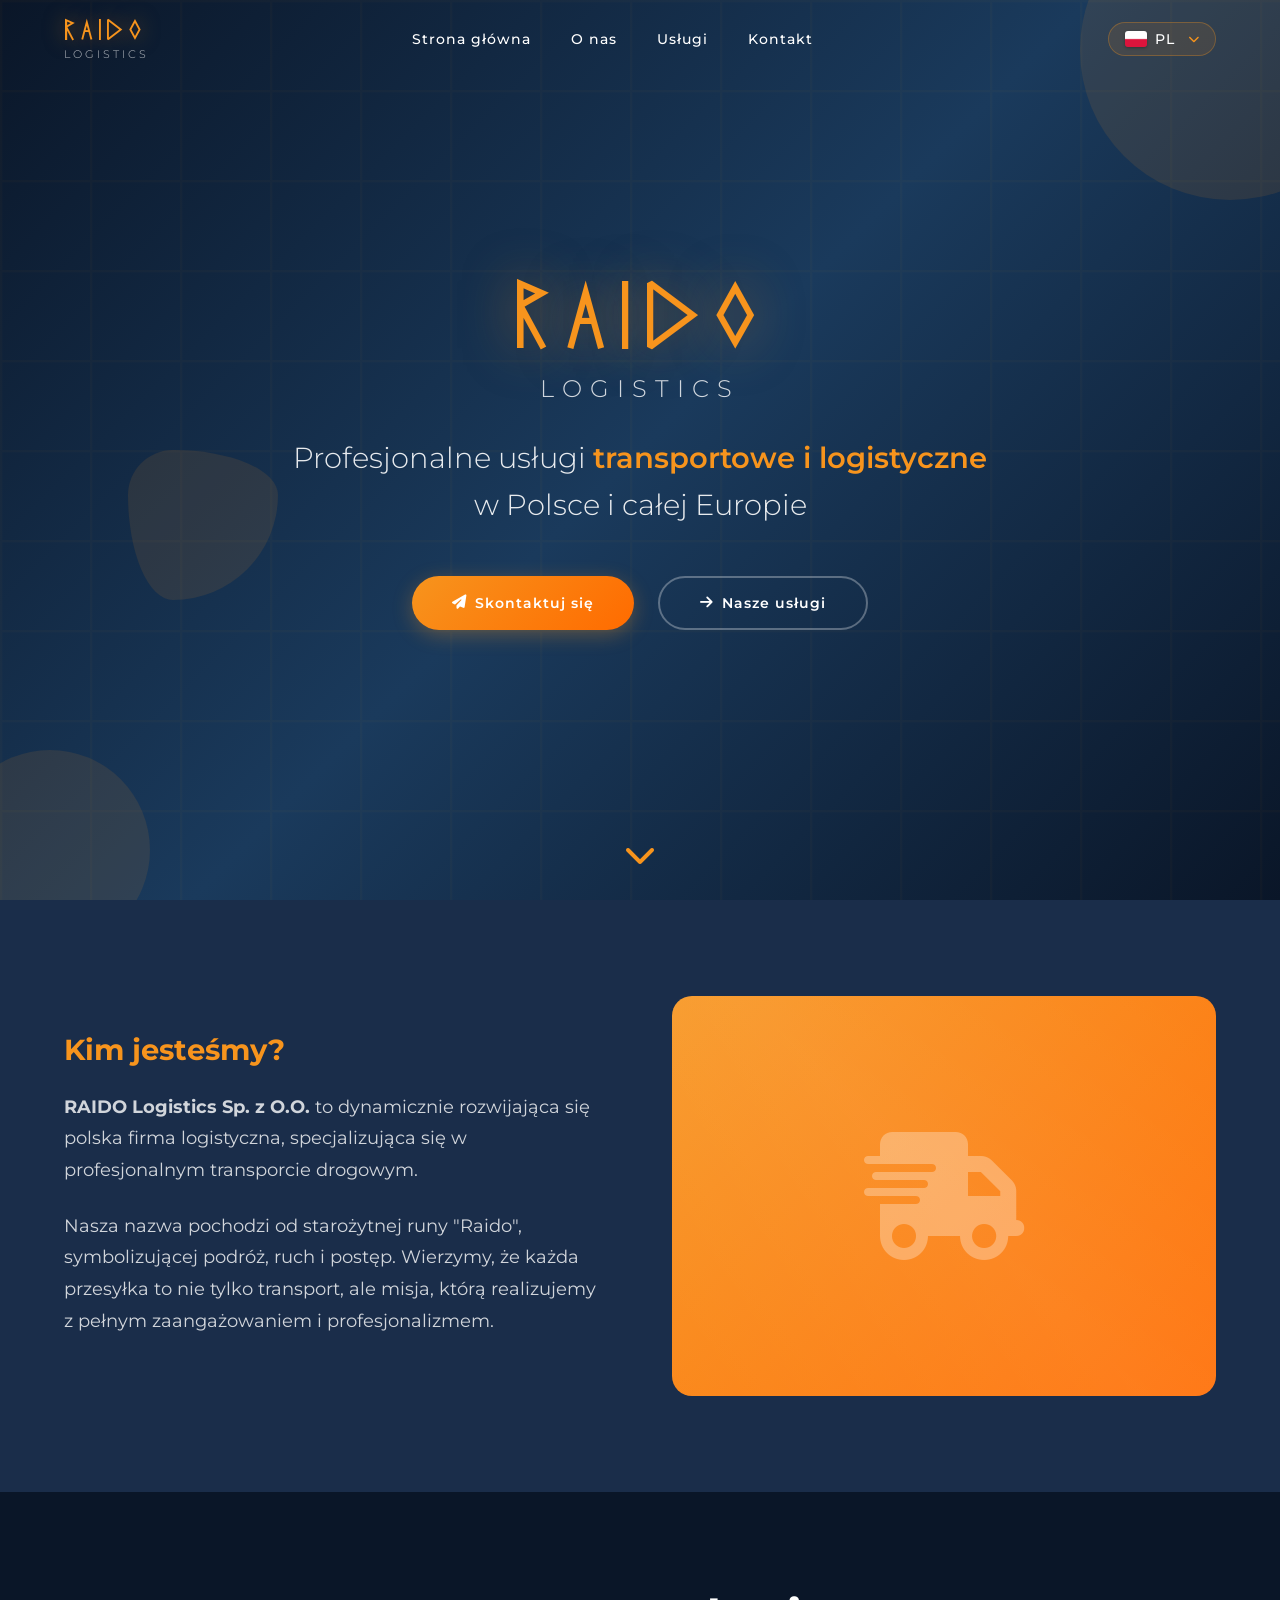
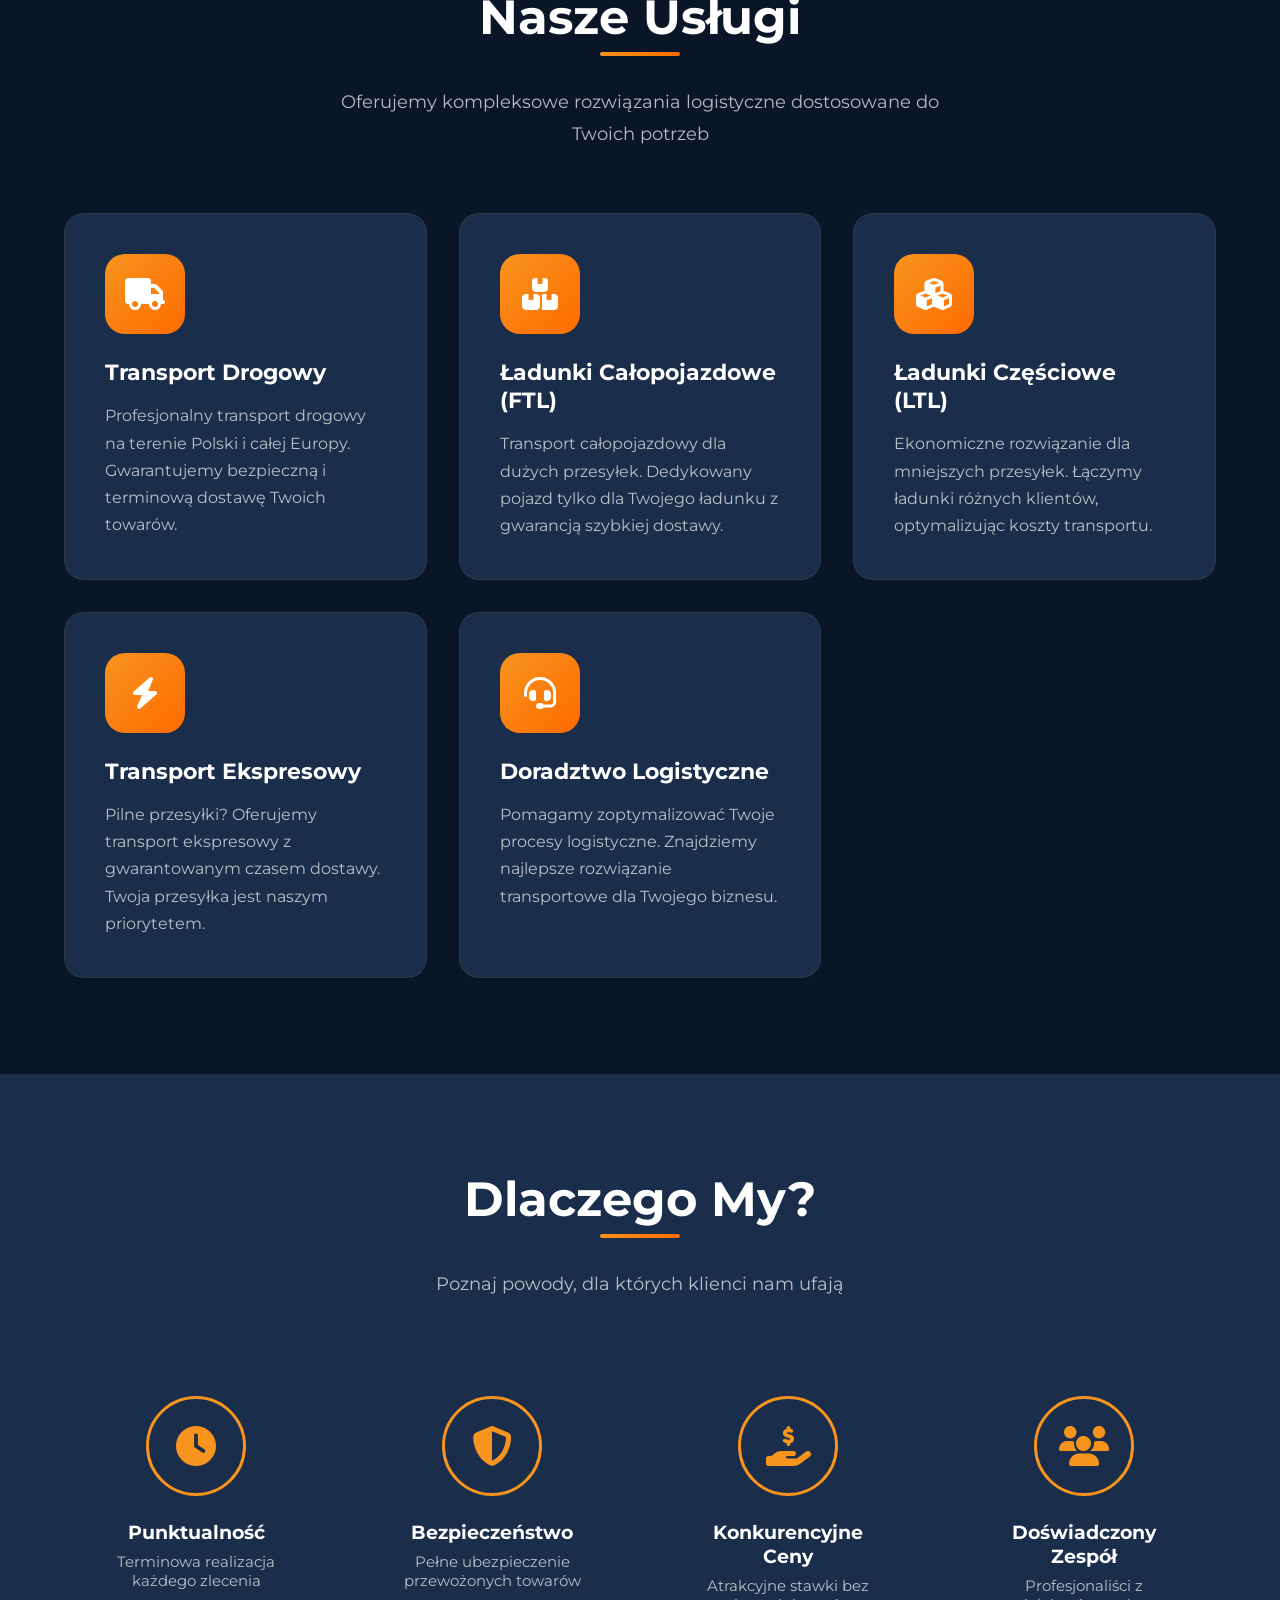
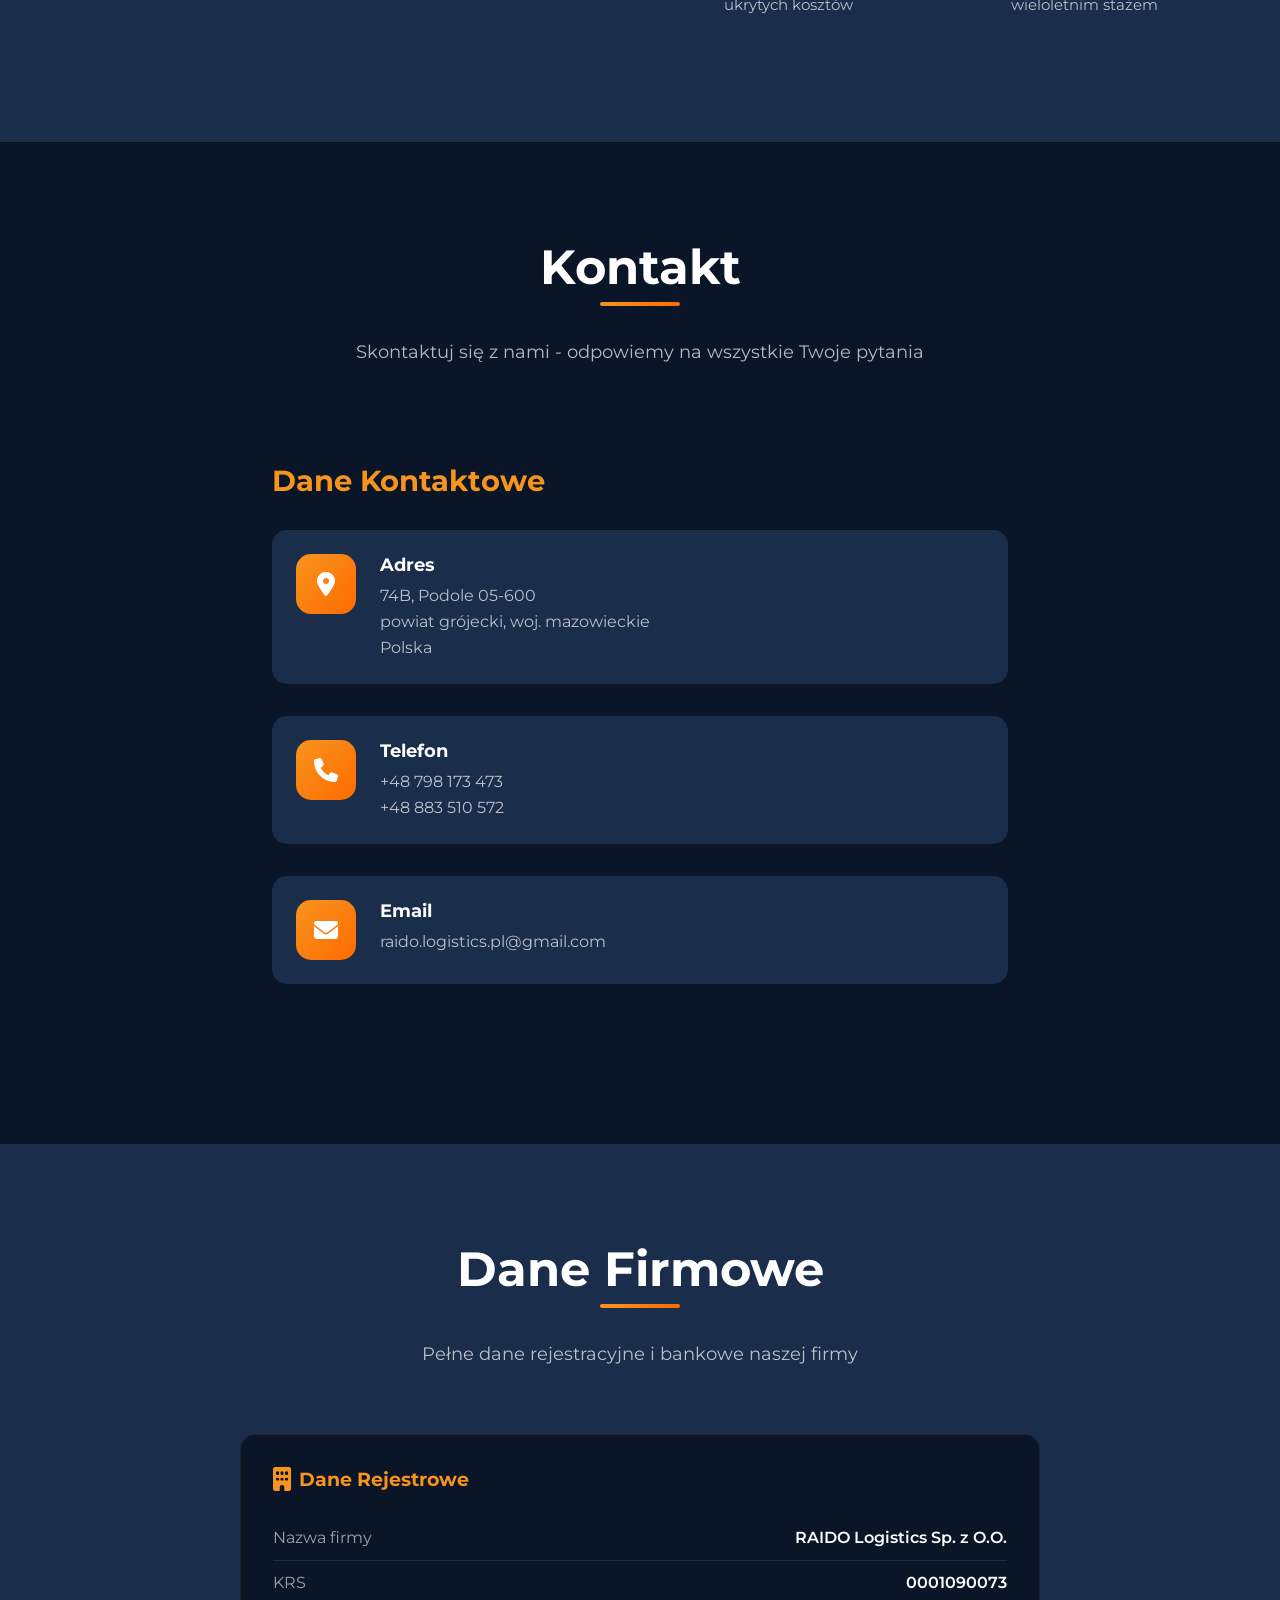
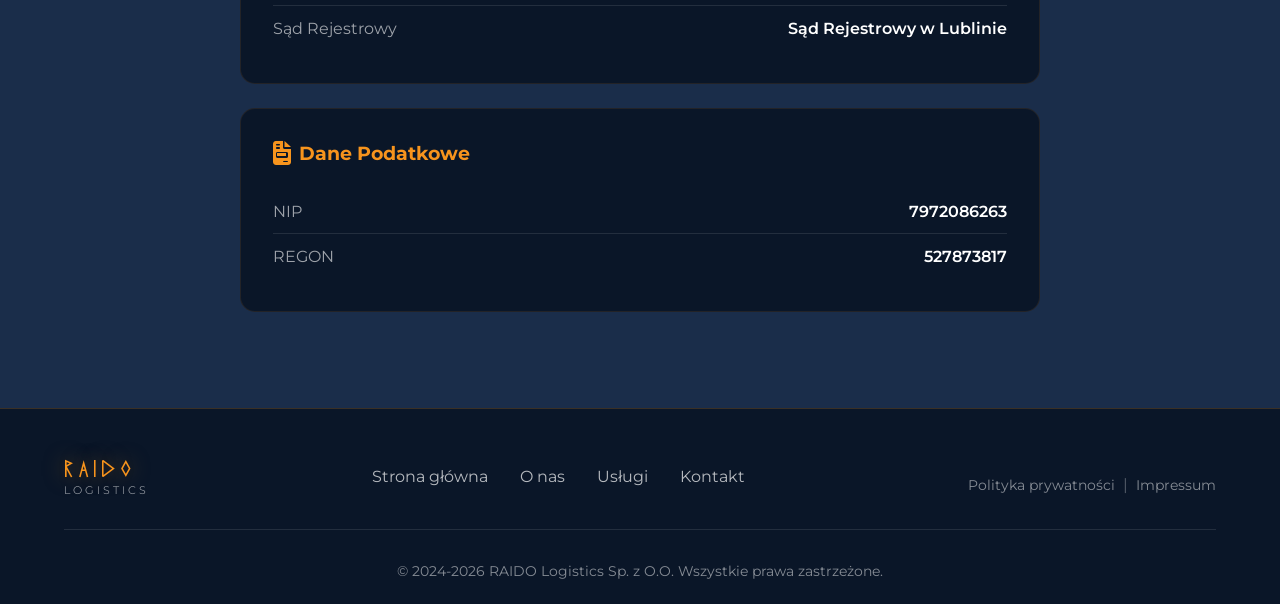
==== commit 3e3f5661: "Add RAIDORunic font and update font-family in index.html" ====
--- a/index.html
+++ b/index.html
@@ -115,6 +115,15 @@
     <link rel="stylesheet" href="css/fontawesome.min.css" />
 
     <style>
+      /* RAIDORunic (self-hosted) */
+      @font-face {
+        font-family: "RAIDORunic";
+        src: url("fonts/RAIDORunic-Regular.ttf") format("truetype");
+        font-weight: normal;
+        font-style: normal;
+        font-display: swap;
+      }
+
       /* Montserrat (self-hosted) */
       @font-face {
         font-family: "Montserrat";
@@ -360,7 +369,7 @@
       }
 
       .preloader-logo {
-        font-family: "Orbitron", monospace;
+        font-family: "RAIDORunic", "Orbitron", monospace;
         font-size: 3rem;
         font-weight: normal;
         color: var(--accent);
@@ -410,7 +419,7 @@
       }
 
       .logo-main {
-        font-family: "Orbitron", monospace;
+        font-family: "RAIDORunic", "Orbitron", monospace;
         font-size: 1.8rem;
         font-weight: normal;
         color: var(--accent);
@@ -745,7 +754,7 @@
       }
 
       .hero-logo-text {
-        font-family: "Orbitron", monospace;
+        font-family: "RAIDORunic", "Orbitron", monospace;
         font-size: clamp(3rem, 10vw, 6rem);
         font-weight: normal;
         color: var(--accent);
